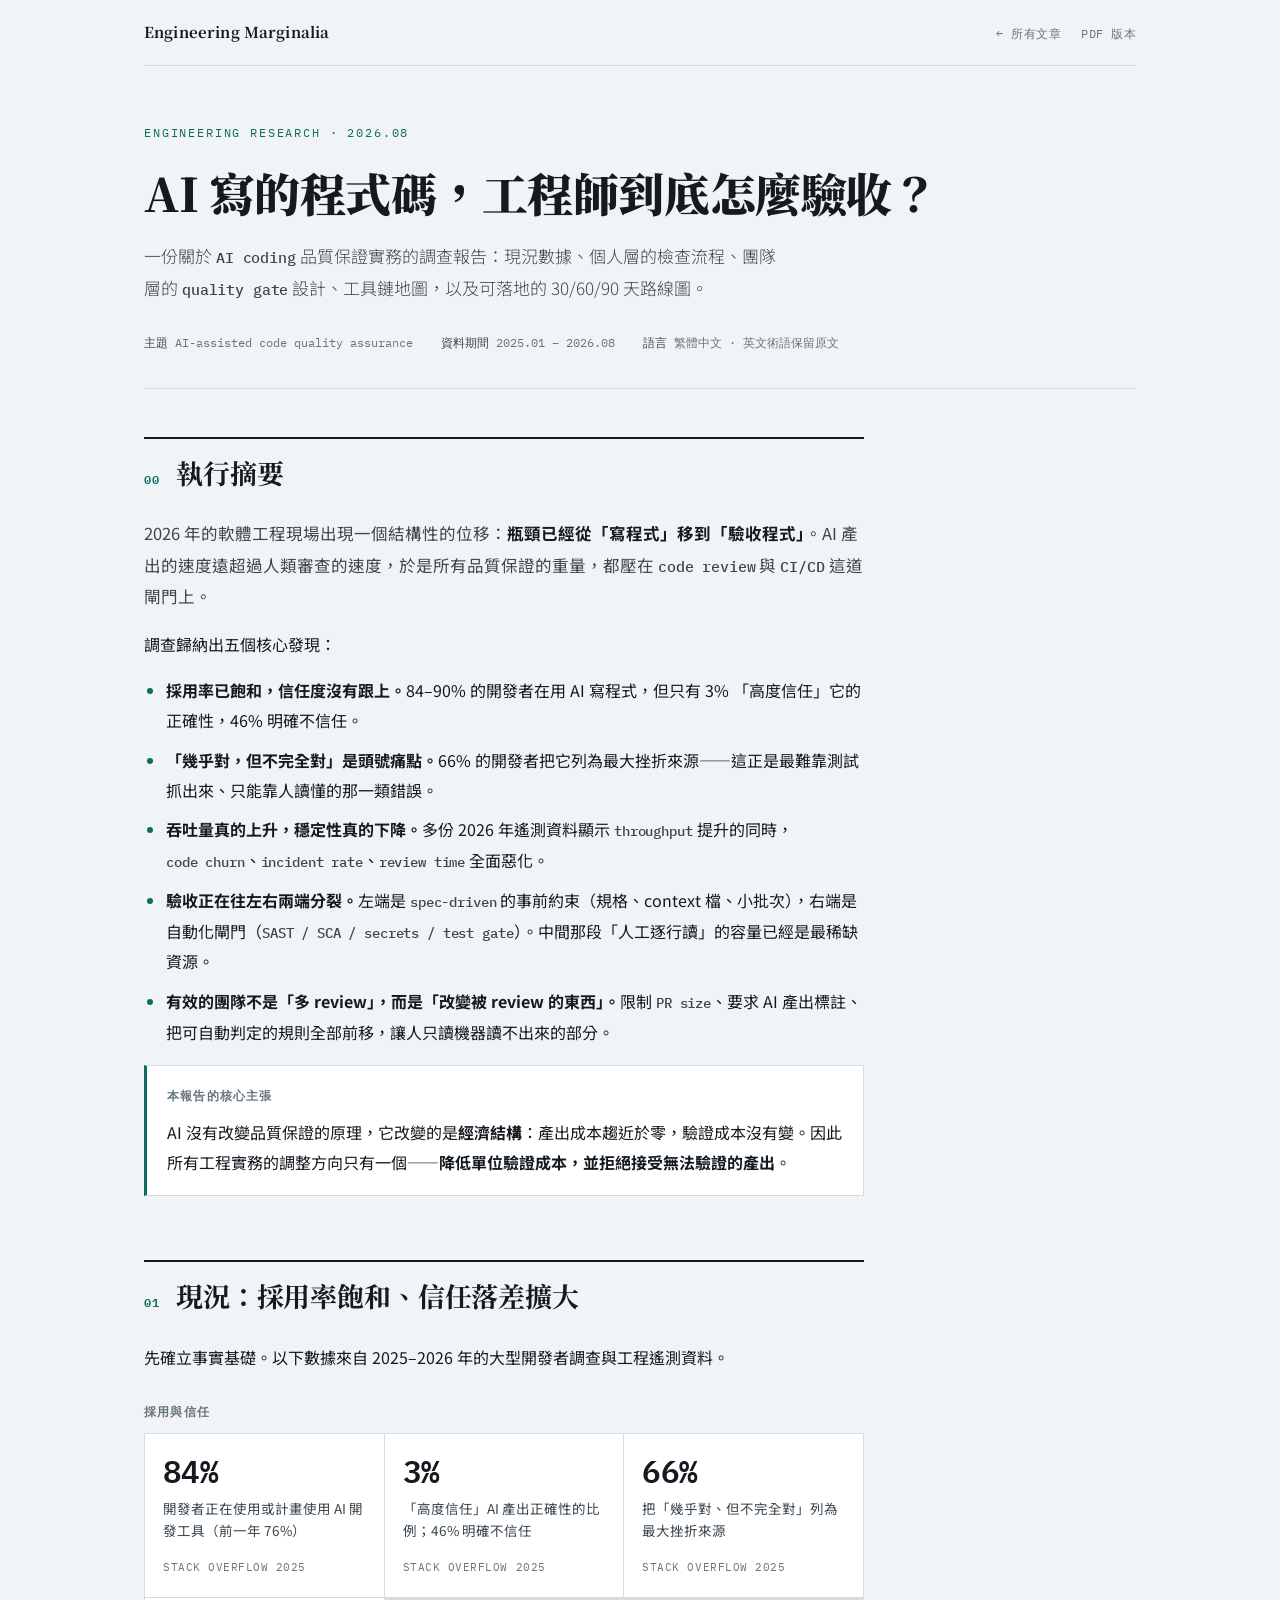
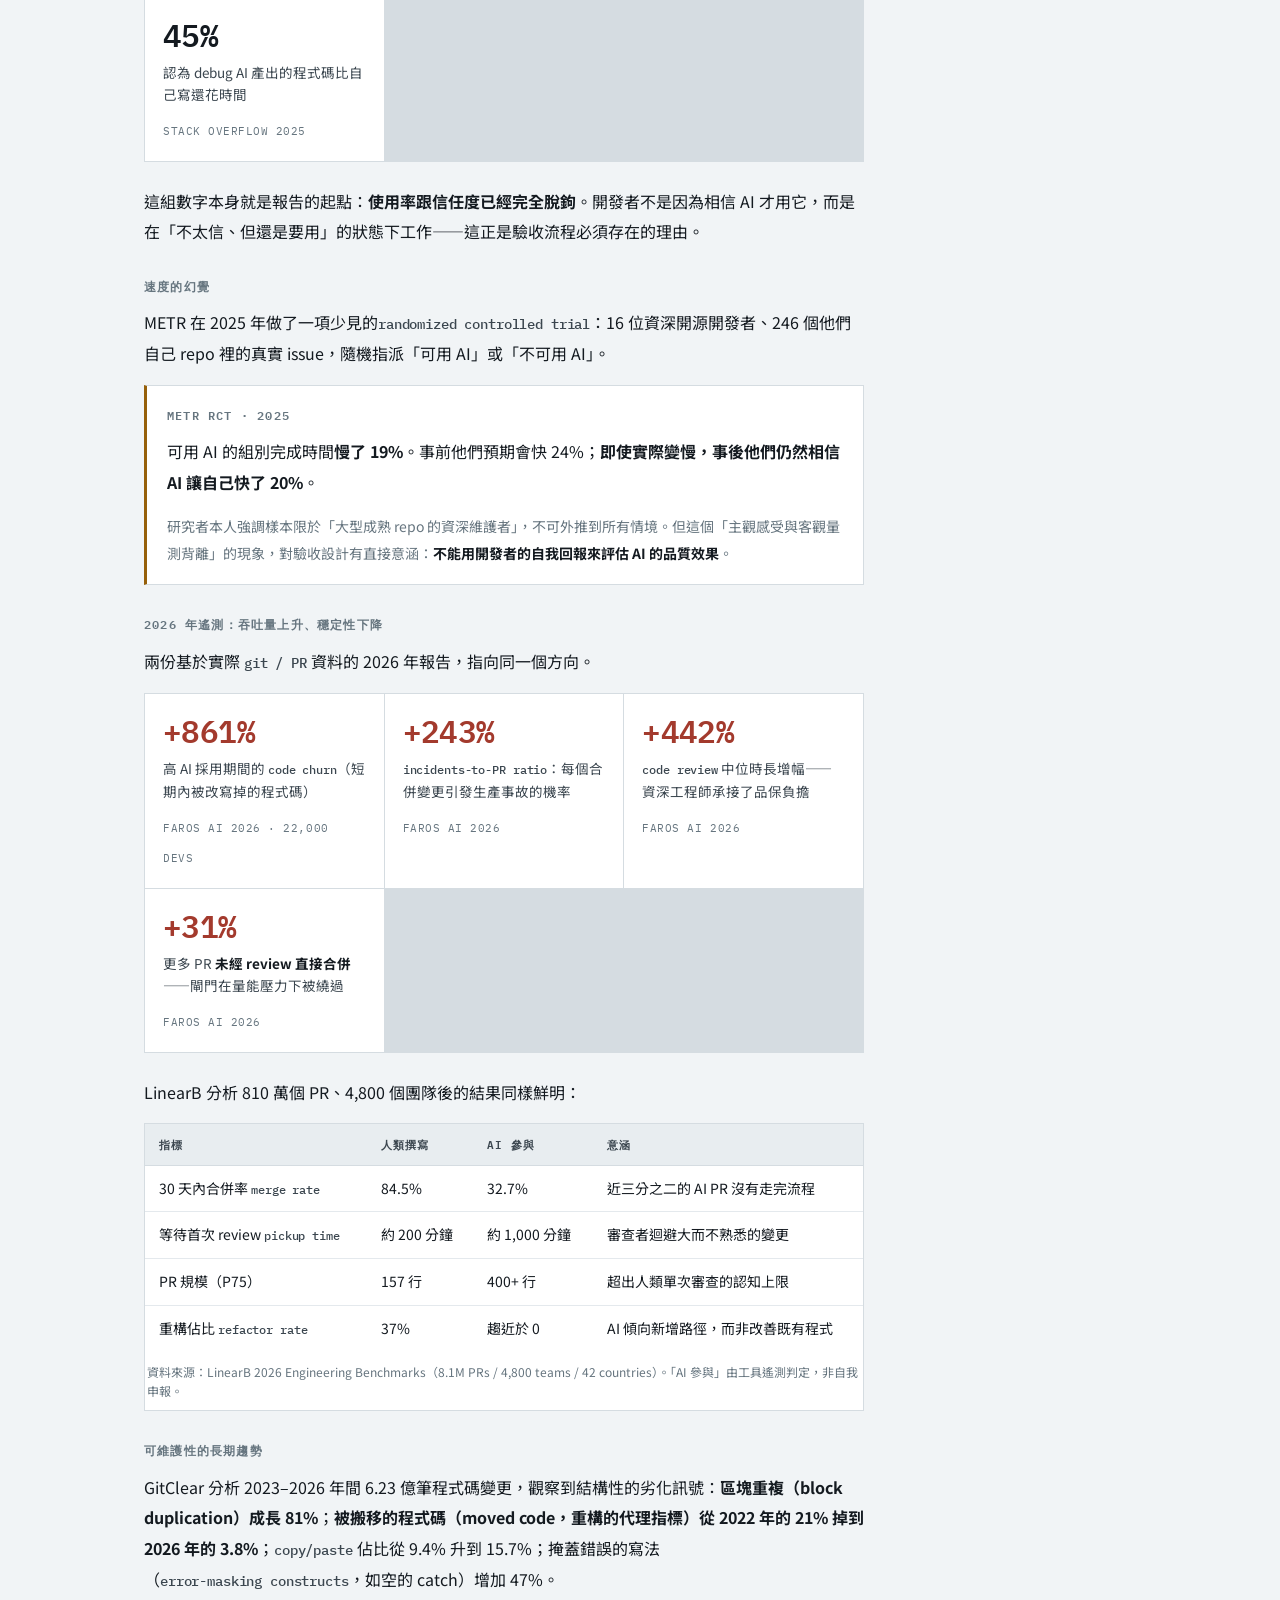
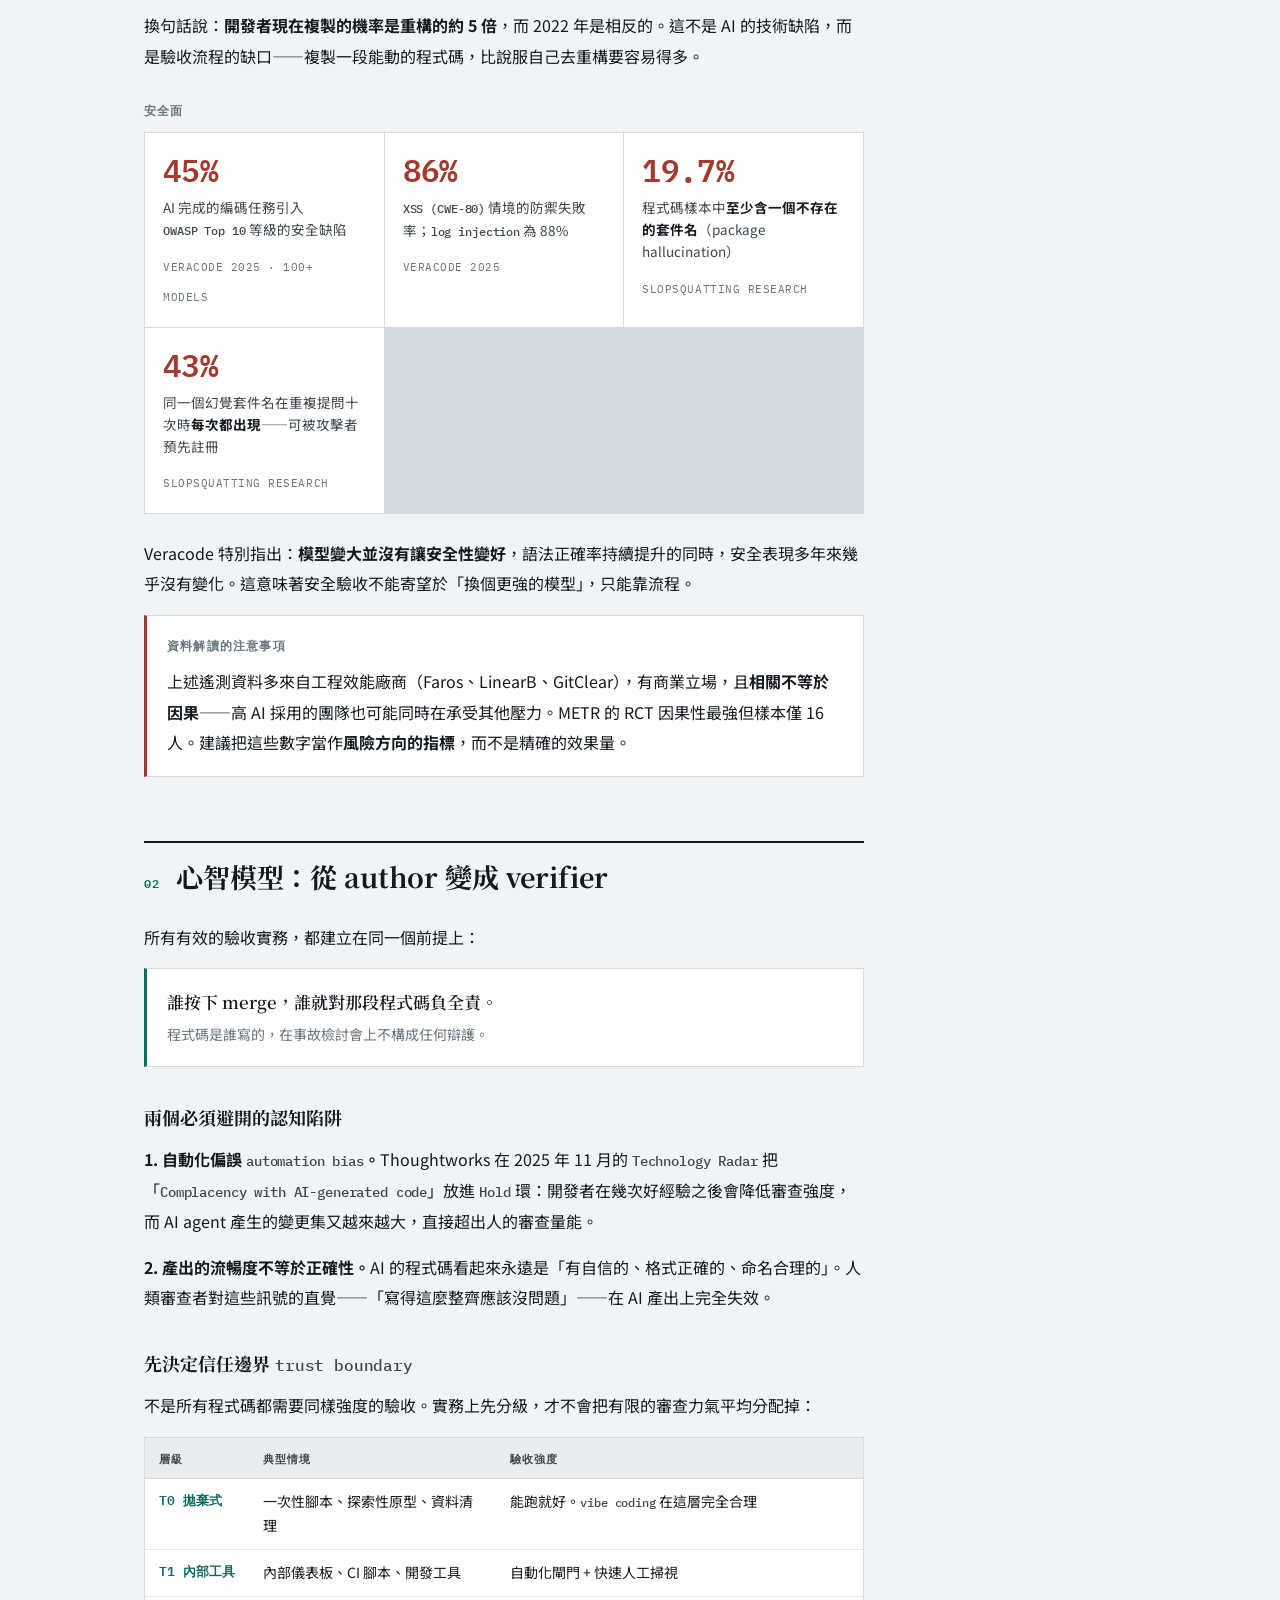
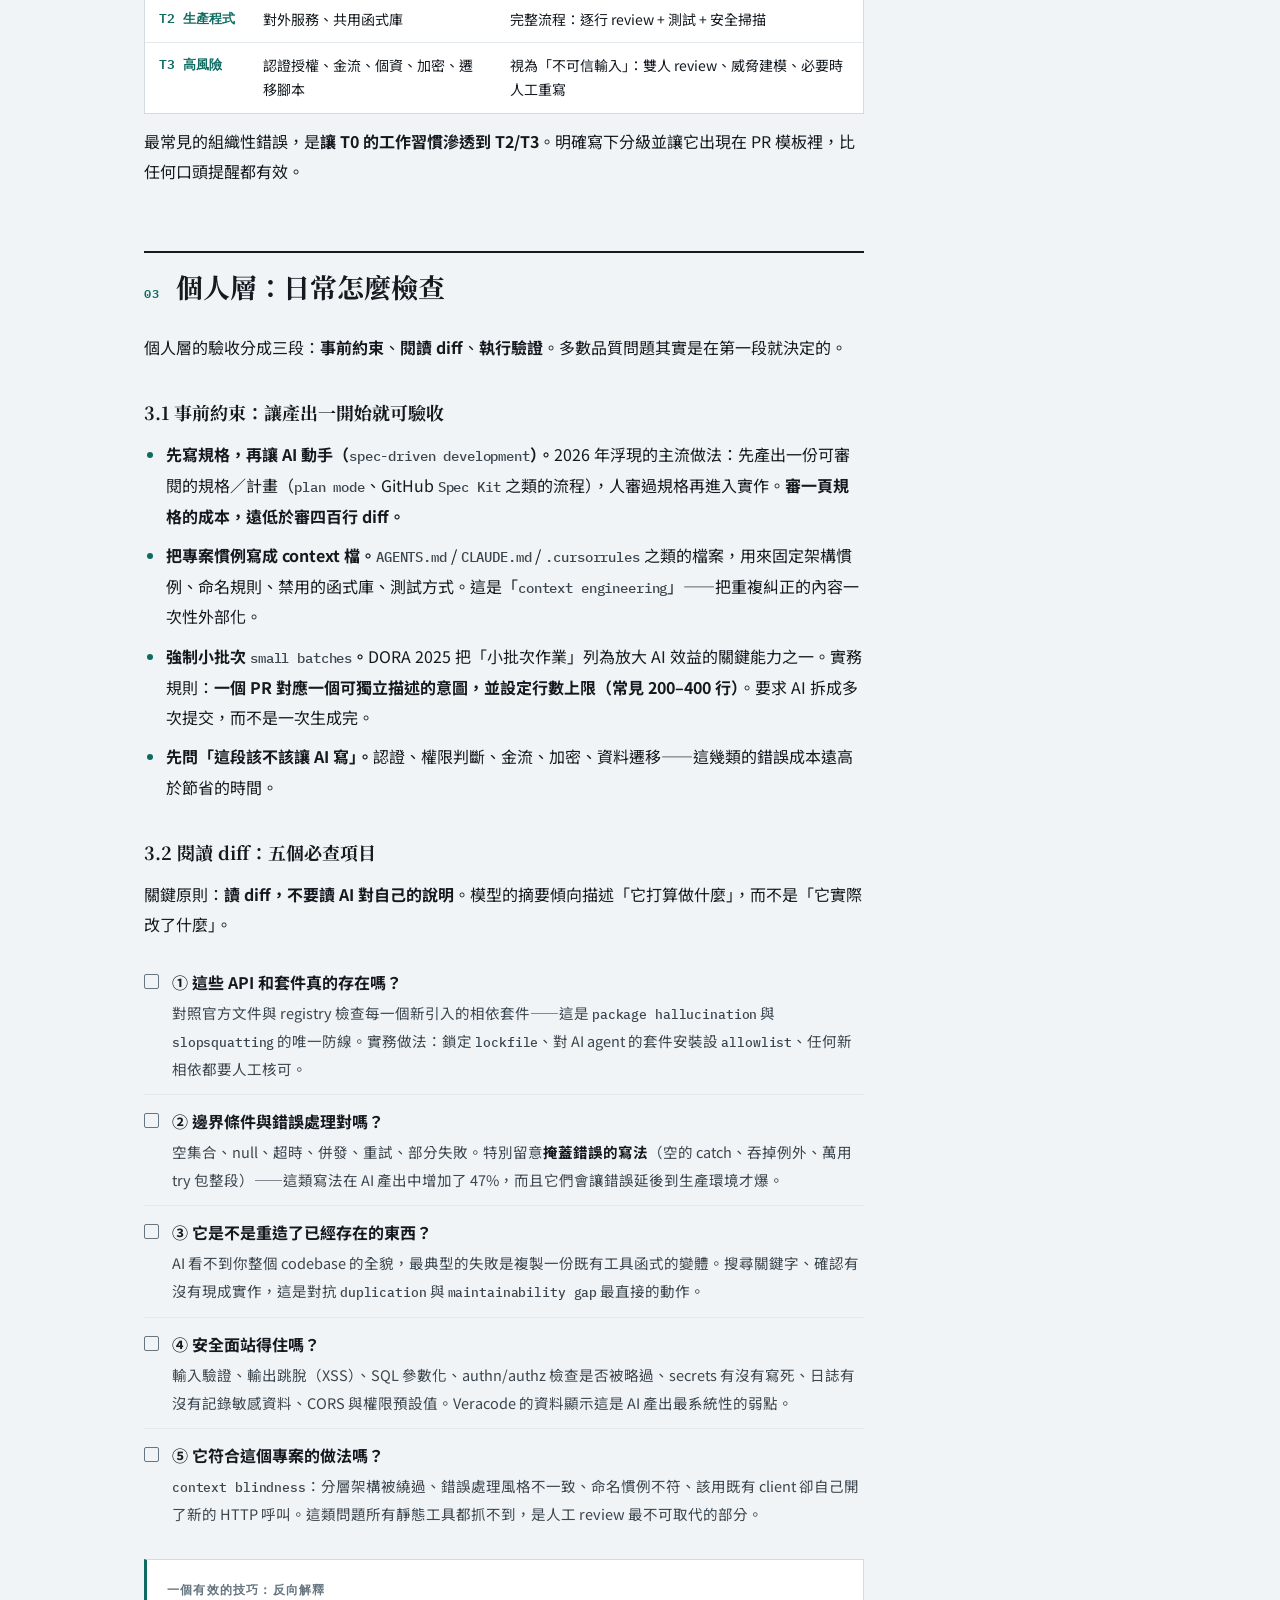
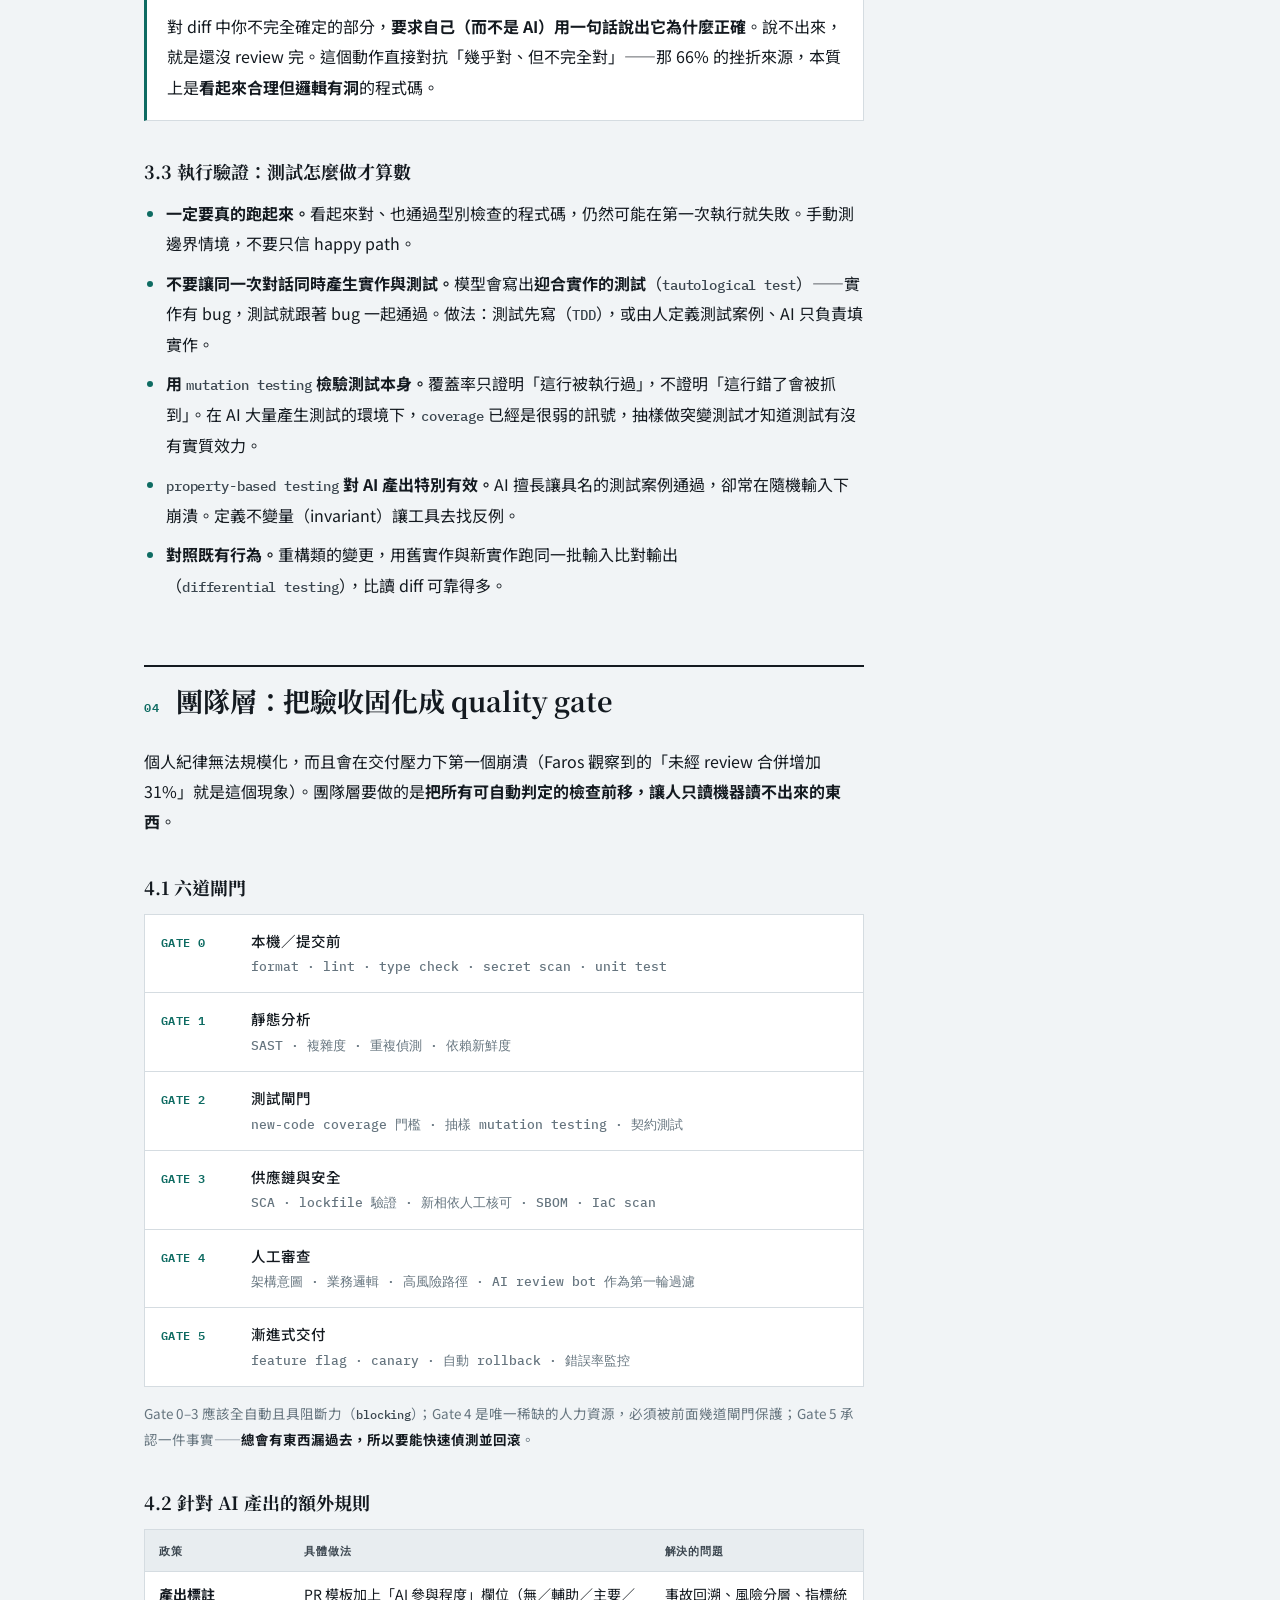
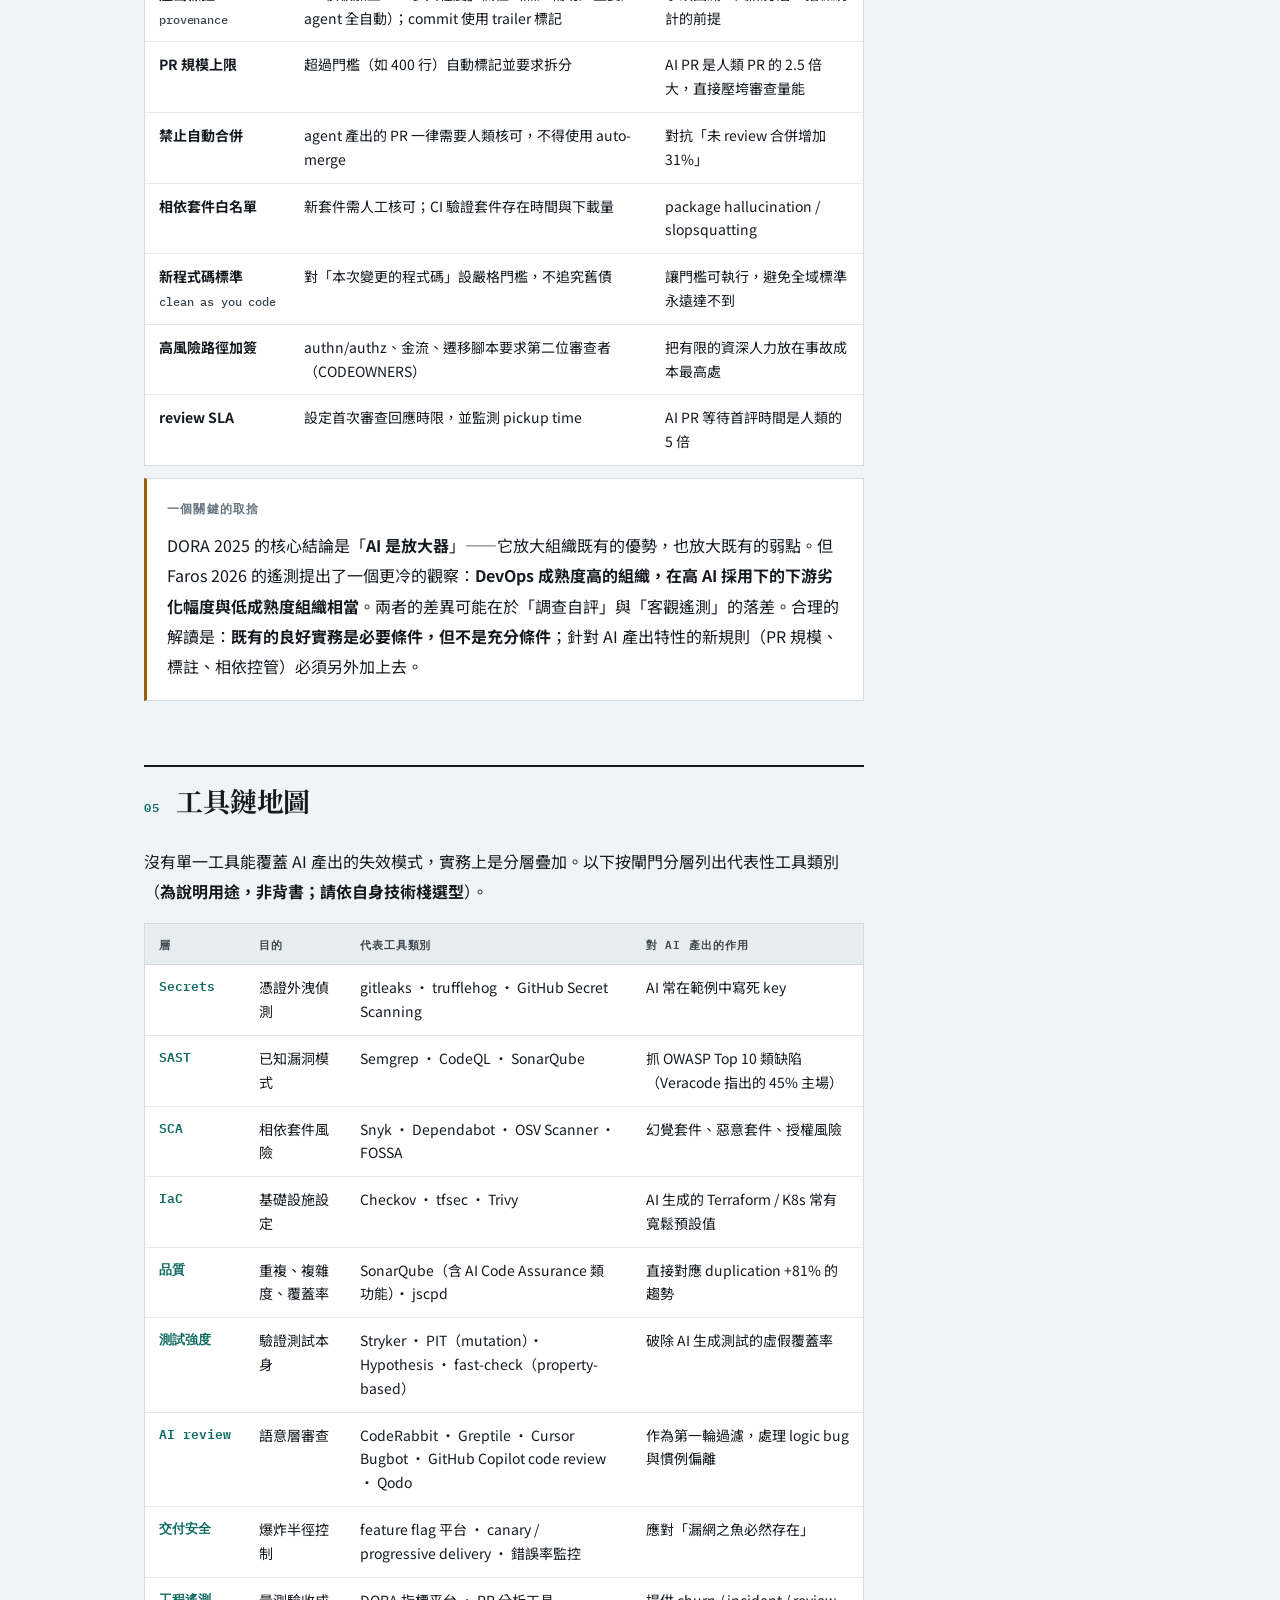
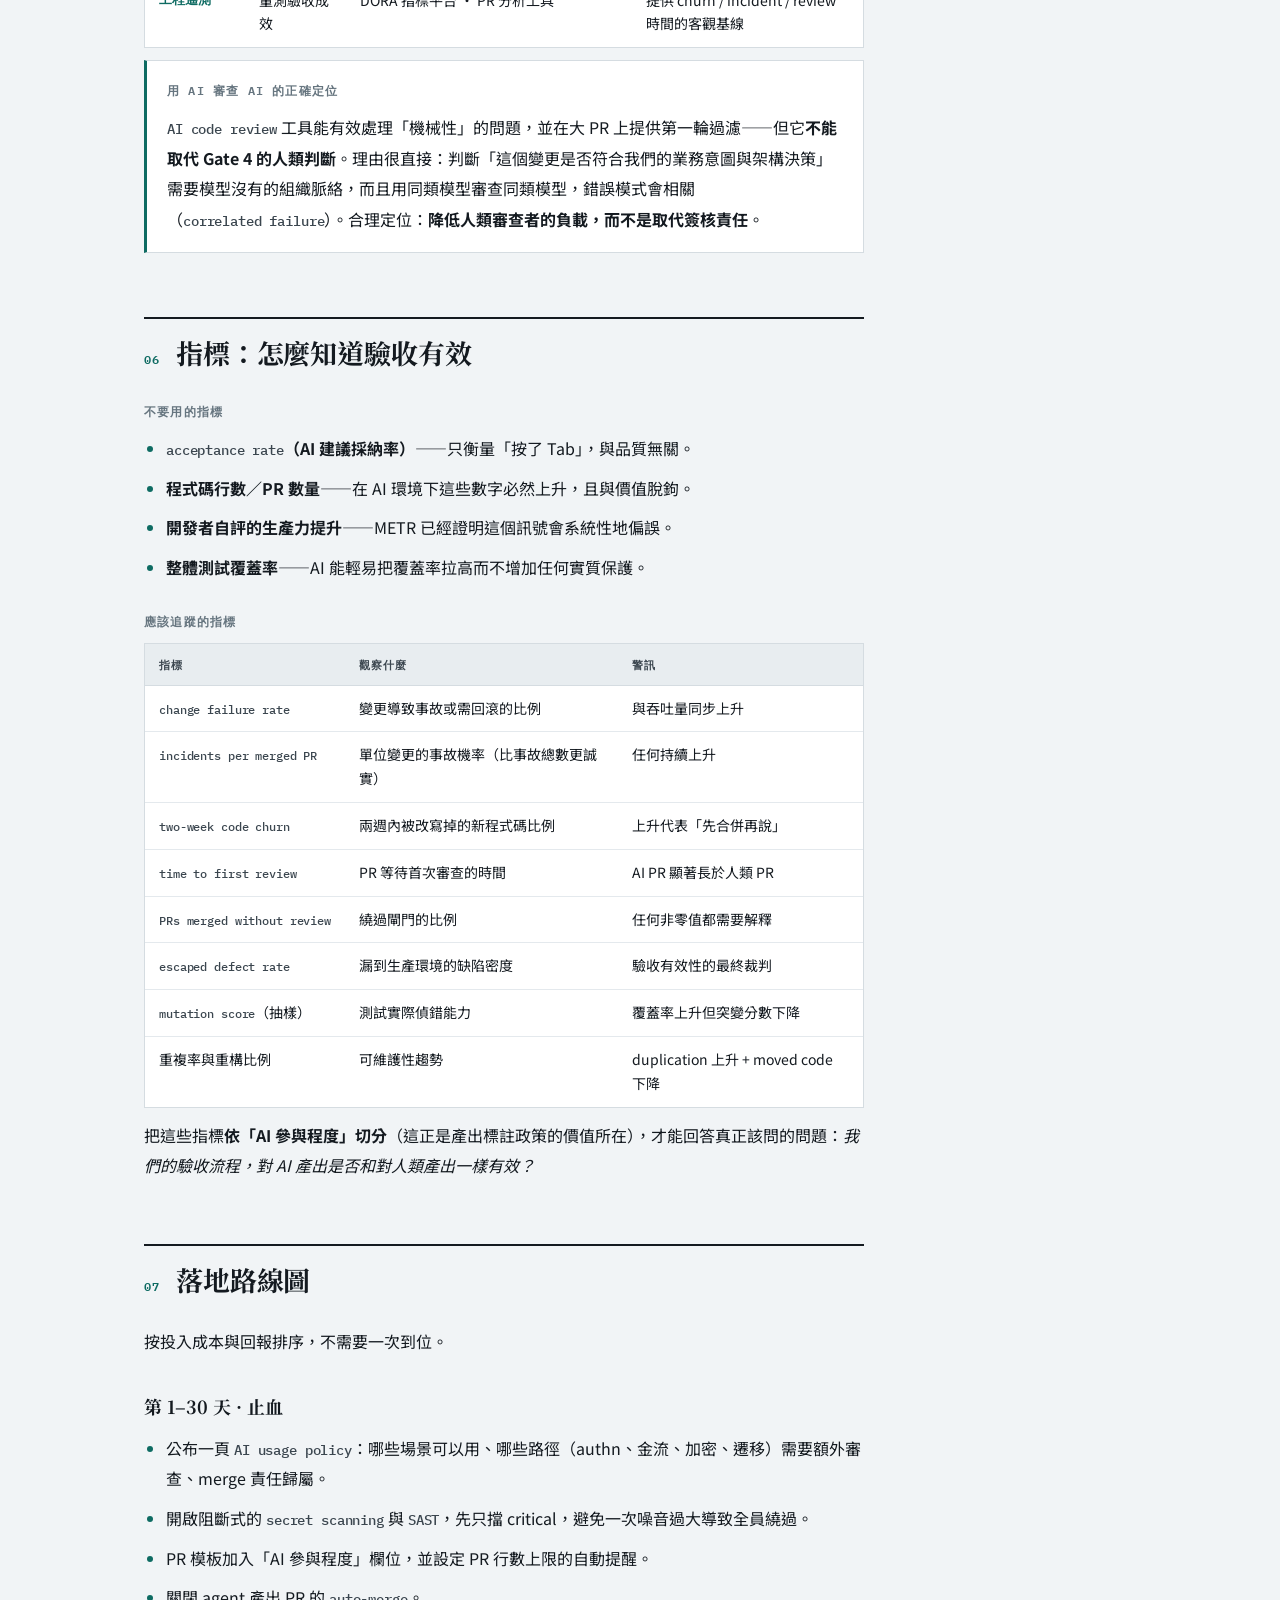
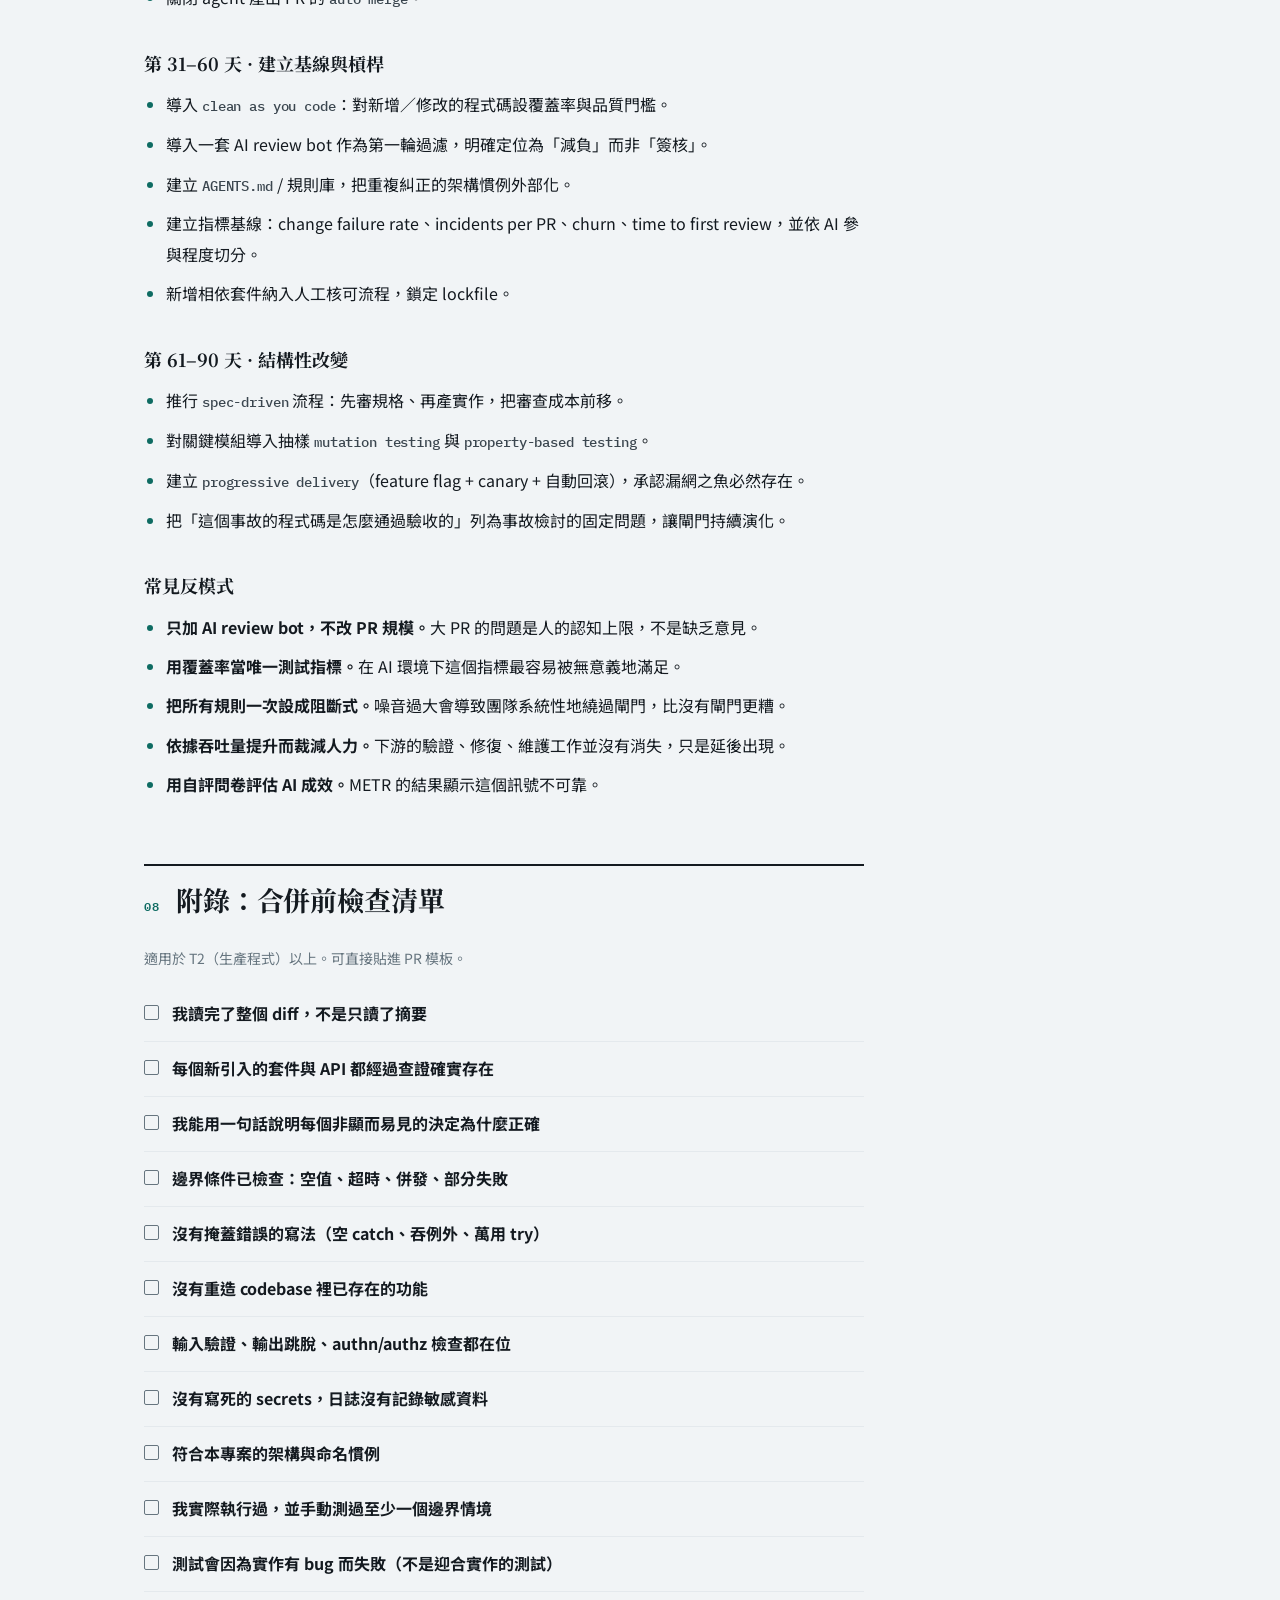
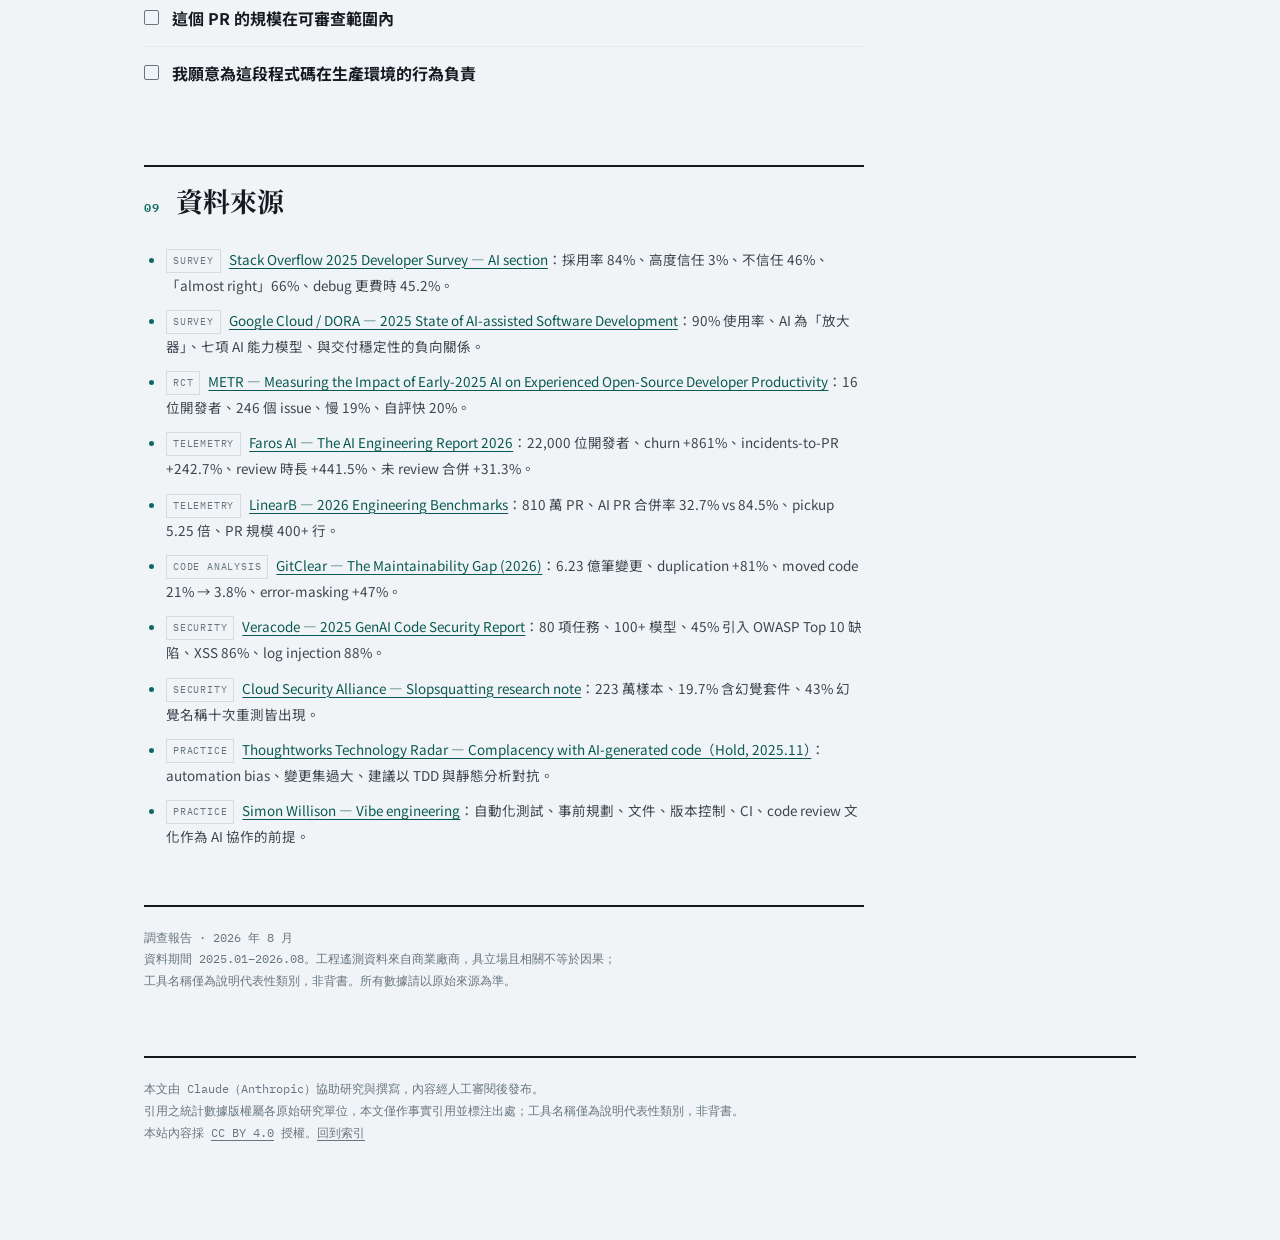
==== posts/2026-08-ai-coding-quality-assurance/index.html @ b9bf13d9 "chore: initial commit - static site, no build step; deployable on github pages as-is - assets/style." ====
<!doctype html>
<html lang="zh-Hant">
<head>
<meta charset="utf-8">
<meta name="viewport" content="width=device-width, initial-scale=1">
<title>AI 寫的程式碼，工程師到底怎麼驗收？ · Engineering Marginalia</title>
<meta name="description" content="2025–2026 年 AI coding 品質驗收實務調查：現況數據、個人層檢查流程、團隊層 quality gate、工具鏈地圖與落地路線圖。">
<meta name="author" content="">
<meta property="og:type" content="article">
<meta property="og:title" content="AI 寫的程式碼，工程師到底怎麼驗收？">
<meta property="og:description" content="2025–2026 年 AI coding 品質驗收實務調查。">
<link rel="preconnect" href="https://fonts.googleapis.com">
<link rel="preconnect" href="https://fonts.gstatic.com" crossorigin>
<link rel="stylesheet" href="https://fonts.googleapis.com/css2?family=IBM+Plex+Mono:wght@400;500;600&family=Noto+Sans+TC:wght@300;400;500;700&family=Noto+Serif+TC:wght@600;700;900&display=swap">
<link rel="stylesheet" href="../../assets/style.css">
</head>
<body>
<div class="wrap">

<nav class="sitenav">
  <a class="brand" href="../../">Engineering Marginalia</a>
  <span class="links">
    <a href="../../">← 所有文章</a>
    <a href="ai-coding-quality-assurance.pdf">PDF 版本</a>
  </span>
</nav>


<header class="mast">
  <p class="kicker">Engineering Research · 2026.08</p>
  <h1>AI 寫的程式碼，工程師到底怎麼驗收？</h1>
  <p class="dek">一份關於 <span class="en">AI coding</span> 品質保證實務的調查報告：現況數據、個人層的檢查流程、團隊層的 <span class="en">quality gate</span> 設計、工具鏈地圖，以及可落地的 30/60/90 天路線圖。</p>
  <div class="meta">
    <span><b>主題</b> AI-assisted code quality assurance</span>
    <span><b>資料期間</b> 2025.01 – 2026.08</span>
    <span><b>語言</b> 繁體中文 · 英文術語保留原文</span>
  </div>
</header>

<div class="col">

<!-- ============ 摘要 ============ -->
<section>
  <div class="sec-head"><span class="sec-num">00</span><h2>執行摘要</h2></div>

  <p class="lead">2026 年的軟體工程現場出現一個結構性的位移：<strong>瓶頸已經從「寫程式」移到「驗收程式」</strong>。AI 產出的速度遠超過人類審查的速度，於是所有品質保證的重量，都壓在 <span class="en">code review</span> 與 <span class="en">CI/CD</span> 這道閘門上。</p>

  <p>調查歸納出五個核心發現：</p>

  <ul>
    <li><strong>採用率已飽和，信任度沒有跟上。</strong>84–90% 的開發者在用 AI 寫程式，但只有 3% 「高度信任」它的正確性，46% 明確不信任。</li>
    <li><strong>「幾乎對，但不完全對」是頭號痛點。</strong>66% 的開發者把它列為最大挫折來源——這正是最難靠測試抓出來、只能靠人讀懂的那一類錯誤。</li>
    <li><strong>吞吐量真的上升，穩定性真的下降。</strong>多份 2026 年遙測資料顯示 <span class="en">throughput</span> 提升的同時，<span class="en">code churn</span>、<span class="en">incident rate</span>、<span class="en">review time</span> 全面惡化。</li>
    <li><strong>驗收正在往左右兩端分裂。</strong>左端是 <span class="en">spec-driven</span> 的事前約束（規格、context 檔、小批次），右端是自動化閘門（<span class="en">SAST / SCA / secrets / test gate</span>）。中間那段「人工逐行讀」的容量已經是最稀缺資源。</li>
    <li><strong>有效的團隊不是「多 review」，而是「改變被 review 的東西」。</strong>限制 <span class="en">PR size</span>、要求 AI 產出標註、把可自動判定的規則全部前移，讓人只讀機器讀不出來的部分。</li>
  </ul>

  <div class="note">
    <h4>本報告的核心主張</h4>
    <p>AI 沒有改變品質保證的原理，它改變的是<strong>經濟結構</strong>：產出成本趨近於零，驗證成本沒有變。因此所有工程實務的調整方向只有一個——<strong>降低單位驗證成本，並拒絕接受無法驗證的產出</strong>。</p>
  </div>
</section>

<!-- ============ 1 現況數據 ============ -->
<section>
  <div class="sec-head"><span class="sec-num">01</span><h2>現況：採用率飽和、信任落差擴大</h2></div>

  <p>先確立事實基礎。以下數據來自 2025–2026 年的大型開發者調查與工程遙測資料。</p>

  <h4>採用與信任</h4>
  <div class="readouts">
    <div class="ro">
      <span class="n">84%</span>
      <span class="l">開發者正在使用或計畫使用 AI 開發工具（前一年 76%）</span>
      <span class="s">Stack Overflow 2025</span>
    </div>
    <div class="ro">
      <span class="n">3%</span>
      <span class="l">「高度信任」AI 產出正確性的比例；46% 明確不信任</span>
      <span class="s">Stack Overflow 2025</span>
    </div>
    <div class="ro">
      <span class="n">66%</span>
      <span class="l">把「幾乎對、但不完全對」列為最大挫折來源</span>
      <span class="s">Stack Overflow 2025</span>
    </div>
    <div class="ro">
      <span class="n">45%</span>
      <span class="l">認為 debug AI 產出的程式碼比自己寫還花時間</span>
      <span class="s">Stack Overflow 2025</span>
    </div>
  </div>

  <p>這組數字本身就是報告的起點：<strong>使用率跟信任度已經完全脫鉤</strong>。開發者不是因為相信 AI 才用它，而是在「不太信、但還是要用」的狀態下工作——這正是驗收流程必須存在的理由。</p>

  <h4>速度的幻覺</h4>
  <p>METR 在 2025 年做了一項少見的<span class="en">randomized controlled trial</span>：16 位資深開源開發者、246 個他們自己 repo 裡的真實 issue，隨機指派「可用 AI」或「不可用 AI」。</p>

  <div class="note warn">
    <h4>METR RCT · 2025</h4>
    <p>可用 AI 的組別完成時間<strong>慢了 19%</strong>。事前他們預期會快 24%；<strong>即使實際變慢，事後他們仍然相信 AI 讓自己快了 20%</strong>。</p>
    <p style="font-size:14px;color:var(--muted)">研究者本人強調樣本限於「大型成熟 repo 的資深維護者」，不可外推到所有情境。但這個「主觀感受與客觀量測背離」的現象，對驗收設計有直接意涵：<strong>不能用開發者的自我回報來評估 AI 的品質效果</strong>。</p>
  </div>

  <h4>2026 年遙測：吞吐量上升、穩定性下降</h4>
  <p>兩份基於實際 <span class="en">git / PR</span> 資料的 2026 年報告，指向同一個方向。</p>

  <div class="readouts">
    <div class="ro up">
      <span class="n">+861%</span>
      <span class="l">高 AI 採用期間的 <span class="en">code churn</span>（短期內被改寫掉的程式碼）</span>
      <span class="s">Faros AI 2026 · 22,000 devs</span>
    </div>
    <div class="ro up">
      <span class="n">+243%</span>
      <span class="l"><span class="en">incidents-to-PR ratio</span>：每個合併變更引發生產事故的機率</span>
      <span class="s">Faros AI 2026</span>
    </div>
    <div class="ro up">
      <span class="n">+442%</span>
      <span class="l"><span class="en">code review</span> 中位時長增幅——資深工程師承接了品保負擔</span>
      <span class="s">Faros AI 2026</span>
    </div>
    <div class="ro up">
      <span class="n">+31%</span>
      <span class="l">更多 PR <strong>未經 review 直接合併</strong>——閘門在量能壓力下被繞過</span>
      <span class="s">Faros AI 2026</span>
    </div>
  </div>

  <p>LinearB 分析 810 萬個 PR、4,800 個團隊後的結果同樣鮮明：</p>

  <div class="tw">
  <table>
    <caption>資料來源：LinearB 2026 Engineering Benchmarks（8.1M PRs / 4,800 teams / 42 countries）。「AI 參與」由工具遙測判定，非自我申報。</caption>
    <thead><tr><th>指標</th><th>人類撰寫</th><th>AI 參與</th><th>意涵</th></tr></thead>
    <tbody>
      <tr><td>30 天內合併率 <span class="en">merge rate</span></td><td>84.5%</td><td>32.7%</td><td>近三分之二的 AI PR 沒有走完流程</td></tr>
      <tr><td>等待首次 review <span class="en">pickup time</span></td><td>約 200 分鐘</td><td>約 1,000 分鐘</td><td>審查者迴避大而不熟悉的變更</td></tr>
      <tr><td>PR 規模（P75）</td><td>157 行</td><td>400+ 行</td><td>超出人類單次審查的認知上限</td></tr>
      <tr><td>重構佔比 <span class="en">refactor rate</span></td><td>37%</td><td>趨近於 0</td><td>AI 傾向新增路徑，而非改善既有程式</td></tr>
    </tbody>
  </table>
  </div>

  <h4>可維護性的長期趨勢</h4>
  <p>GitClear 分析 2023–2026 年間 6.23 億筆程式碼變更，觀察到結構性的劣化訊號：<strong>區塊重複（block duplication）成長 81%</strong>；<strong>被搬移的程式碼（moved code，重構的代理指標）從 2022 年的 21% 掉到 2026 年的 3.8%</strong>；<span class="en">copy/paste</span> 佔比從 9.4% 升到 15.7%；掩蓋錯誤的寫法（<span class="en">error-masking constructs</span>，如空的 catch）增加 47%。</p>

  <p>換句話說：<strong>開發者現在複製的機率是重構的約 5 倍</strong>，而 2022 年是相反的。這不是 AI 的技術缺陷，而是驗收流程的缺口——複製一段能動的程式碼，比說服自己去重構要容易得多。</p>

  <h4>安全面</h4>
  <div class="readouts">
    <div class="ro up">
      <span class="n">45%</span>
      <span class="l">AI 完成的編碼任務引入 <span class="en">OWASP Top 10</span> 等級的安全缺陷</span>
      <span class="s">Veracode 2025 · 100+ models</span>
    </div>
    <div class="ro up">
      <span class="n">86%</span>
      <span class="l"><span class="en">XSS (CWE-80)</span> 情境的防禦失敗率；<span class="en">log injection</span> 為 88%</span>
      <span class="s">Veracode 2025</span>
    </div>
    <div class="ro up">
      <span class="n">19.7%</span>
      <span class="l">程式碼樣本中<strong>至少含一個不存在的套件名</strong>（package hallucination）</span>
      <span class="s">Slopsquatting research</span>
    </div>
    <div class="ro up">
      <span class="n">43%</span>
      <span class="l">同一個幻覺套件名在重複提問十次時<strong>每次都出現</strong>——可被攻擊者預先註冊</span>
      <span class="s">Slopsquatting research</span>
    </div>
  </div>

  <p>Veracode 特別指出：<strong>模型變大並沒有讓安全性變好</strong>，語法正確率持續提升的同時，安全表現多年來幾乎沒有變化。這意味著安全驗收不能寄望於「換個更強的模型」，只能靠流程。</p>

  <div class="note crit">
    <h4>資料解讀的注意事項</h4>
    <p>上述遙測資料多來自工程效能廠商（Faros、LinearB、GitClear），有商業立場，且<strong>相關不等於因果</strong>——高 AI 採用的團隊也可能同時在承受其他壓力。METR 的 RCT 因果性最強但樣本僅 16 人。建議把這些數字當作<strong>風險方向的指標</strong>，而不是精確的效果量。</p>
  </div>
</section>

<!-- ============ 2 心智模型 ============ -->
<section>
  <div class="sec-head"><span class="sec-num">02</span><h2>心智模型：從 author 變成 verifier</h2></div>

  <p>所有有效的驗收實務，都建立在同一個前提上：</p>

  <div class="note">
    <p style="font-size:17px;font-family:var(--f-display);font-weight:600;line-height:1.8;margin:0">
      誰按下 merge，誰就對那段程式碼負全責。<br>
      <span style="font-size:14px;font-family:var(--f-body);font-weight:400;color:var(--muted)">程式碼是誰寫的，在事故檢討會上不構成任何辯護。</span>
    </p>
  </div>

  <h3>兩個必須避開的認知陷阱</h3>

  <p><strong>1. 自動化偏誤 <span class="en">automation bias</span>。</strong>Thoughtworks 在 2025 年 11 月的 <span class="en">Technology Radar</span> 把「<span class="en">Complacency with AI-generated code</span>」放進 <span class="en">Hold</span> 環：開發者在幾次好經驗之後會降低審查強度，而 AI agent 產生的變更集又越來越大，直接超出人的審查量能。</p>

  <p><strong>2. 產出的流暢度不等於正確性。</strong>AI 的程式碼看起來永遠是「有自信的、格式正確的、命名合理的」。人類審查者對這些訊號的直覺——「寫得這麼整齊應該沒問題」——在 AI 產出上完全失效。</p>

  <h3>先決定信任邊界 <span class="en">trust boundary</span></h3>
  <p>不是所有程式碼都需要同樣強度的驗收。實務上先分級，才不會把有限的審查力氣平均分配掉：</p>

  <div class="tw">
  <table>
    <thead><tr><th>層級</th><th>典型情境</th><th>驗收強度</th></tr></thead>
    <tbody>
      <tr><td class="gate">T0 拋棄式</td><td>一次性腳本、探索性原型、資料清理</td><td>能跑就好。<span class="en">vibe coding</span> 在這層完全合理</td></tr>
      <tr><td class="gate">T1 內部工具</td><td>內部儀表板、CI 腳本、開發工具</td><td>自動化閘門 + 快速人工掃視</td></tr>
      <tr><td class="gate">T2 生產程式</td><td>對外服務、共用函式庫</td><td>完整流程：逐行 review + 測試 + 安全掃描</td></tr>
      <tr><td class="gate">T3 高風險</td><td>認證授權、金流、個資、加密、遷移腳本</td><td>視為「不可信輸入」：雙人 review、威脅建模、必要時人工重寫</td></tr>
    </tbody>
  </table>
  </div>

  <p>最常見的組織性錯誤，是<strong>讓 T0 的工作習慣滲透到 T2/T3</strong>。明確寫下分級並讓它出現在 PR 模板裡，比任何口頭提醒都有效。</p>
</section>

<!-- ============ 3 個人層 ============ -->
<section>
  <div class="sec-head"><span class="sec-num">03</span><h2>個人層：日常怎麼檢查</h2></div>

  <p>個人層的驗收分成三段：<strong>事前約束</strong>、<strong>閱讀 diff</strong>、<strong>執行驗證</strong>。多數品質問題其實是在第一段就決定的。</p>

  <h3>3.1 事前約束：讓產出一開始就可驗收</h3>

  <ul>
    <li><strong>先寫規格，再讓 AI 動手（<span class="en">spec-driven development</span>）。</strong>2026 年浮現的主流做法：先產出一份可審閱的規格／計畫（<span class="en">plan mode</span>、GitHub <span class="en">Spec Kit</span> 之類的流程），人審過規格再進入實作。<strong>審一頁規格的成本，遠低於審四百行 diff。</strong></li>
    <li><strong>把專案慣例寫成 context 檔。</strong><span class="en">AGENTS.md</span> / <span class="en">CLAUDE.md</span> / <span class="en">.cursorrules</span> 之類的檔案，用來固定架構慣例、命名規則、禁用的函式庫、測試方式。這是「<span class="en">context engineering</span>」——把重複糾正的內容一次性外部化。</li>
    <li><strong>強制小批次 <span class="en">small batches</span>。</strong>DORA 2025 把「小批次作業」列為放大 AI 效益的關鍵能力之一。實務規則：<strong>一個 PR 對應一個可獨立描述的意圖，並設定行數上限（常見 200–400 行）</strong>。要求 AI 拆成多次提交，而不是一次生成完。</li>
    <li><strong>先問「這段該不該讓 AI 寫」。</strong>認證、權限判斷、金流、加密、資料遷移——這幾類的錯誤成本遠高於節省的時間。</li>
  </ul>

  <h3>3.2 閱讀 diff：五個必查項目</h3>

  <p>關鍵原則：<strong>讀 diff，不要讀 AI 對自己的說明</strong>。模型的摘要傾向描述「它打算做什麼」，而不是「它實際改了什麼」。</p>

  <ul class="check">
    <li><span class="box"></span><span><b>① 這些 API 和套件真的存在嗎？</b><span class="d">對照官方文件與 registry 檢查每一個新引入的相依套件——這是 <span class="en">package hallucination</span> 與 <span class="en">slopsquatting</span> 的唯一防線。實務做法：鎖定 <span class="en">lockfile</span>、對 AI agent 的套件安裝設 <span class="en">allowlist</span>、任何新相依都要人工核可。</span></span></li>
    <li><span class="box"></span><span><b>② 邊界條件與錯誤處理對嗎？</b><span class="d">空集合、null、超時、併發、重試、部分失敗。特別留意<strong>掩蓋錯誤的寫法</strong>（空的 catch、吞掉例外、萬用 try 包整段）——這類寫法在 AI 產出中增加了 47%，而且它們會讓錯誤延後到生產環境才爆。</span></span></li>
    <li><span class="box"></span><span><b>③ 它是不是重造了已經存在的東西？</b><span class="d">AI 看不到你整個 codebase 的全貌，最典型的失敗是複製一份既有工具函式的變體。搜尋關鍵字、確認有沒有現成實作，這是對抗 <span class="en">duplication</span> 與 <span class="en">maintainability gap</span> 最直接的動作。</span></span></li>
    <li><span class="box"></span><span><b>④ 安全面站得住嗎？</b><span class="d">輸入驗證、輸出跳脫（XSS）、SQL 參數化、authn/authz 檢查是否被略過、secrets 有沒有寫死、日誌有沒有記錄敏感資料、CORS 與權限預設值。Veracode 的資料顯示這是 AI 產出最系統性的弱點。</span></span></li>
    <li><span class="box"></span><span><b>⑤ 它符合這個專案的做法嗎？</b><span class="d"><span class="en">context blindness</span>：分層架構被繞過、錯誤處理風格不一致、命名慣例不符、該用既有 client 卻自己開了新的 HTTP 呼叫。這類問題所有靜態工具都抓不到，是人工 review 最不可取代的部分。</span></span></li>
  </ul>

  <div class="note">
    <h4>一個有效的技巧：反向解釋</h4>
    <p>對 diff 中你不完全確定的部分，<strong>要求自己（而不是 AI）用一句話說出它為什麼正確</strong>。說不出來，就是還沒 review 完。這個動作直接對抗「幾乎對、但不完全對」——那 66% 的挫折來源，本質上是<strong>看起來合理但邏輯有洞</strong>的程式碼。</p>
  </div>

  <h3>3.3 執行驗證：測試怎麼做才算數</h3>

  <ul>
    <li><strong>一定要真的跑起來。</strong>看起來對、也通過型別檢查的程式碼，仍然可能在第一次執行就失敗。手動測邊界情境，不要只信 happy path。</li>
    <li><strong>不要讓同一次對話同時產生實作與測試。</strong>模型會寫出<strong>迎合實作的測試</strong>（<span class="en">tautological test</span>）——實作有 bug，測試就跟著 bug 一起通過。做法：測試先寫（<span class="en">TDD</span>），或由人定義測試案例、AI 只負責填實作。</li>
    <li><strong>用 <span class="en">mutation testing</span> 檢驗測試本身。</strong>覆蓋率只證明「這行被執行過」，不證明「這行錯了會被抓到」。在 AI 大量產生測試的環境下，<span class="en">coverage</span> 已經是很弱的訊號，抽樣做突變測試才知道測試有沒有實質效力。</li>
    <li><strong><span class="en">property-based testing</span> 對 AI 產出特別有效。</strong>AI 擅長讓具名的測試案例通過，卻常在隨機輸入下崩潰。定義不變量（invariant）讓工具去找反例。</li>
    <li><strong>對照既有行為。</strong>重構類的變更，用舊實作與新實作跑同一批輸入比對輸出（<span class="en">differential testing</span>），比讀 diff 可靠得多。</li>
  </ul>
</section>

<!-- ============ 4 團隊層 ============ -->
<section>
  <div class="sec-head"><span class="sec-num">04</span><h2>團隊層：把驗收固化成 quality gate</h2></div>

  <p>個人紀律無法規模化，而且會在交付壓力下第一個崩潰（Faros 觀察到的「未經 review 合併增加 31%」就是這個現象）。團隊層要做的是<strong>把所有可自動判定的檢查前移，讓人只讀機器讀不出來的東西</strong>。</p>

  <h3>4.1 六道閘門</h3>

  <div class="ladder">
    <div class="rung"><span class="g">GATE 0</span><span class="t">本機／提交前 <em>format · lint · type check · secret scan · unit test</em></span></div>
    <div class="rung"><span class="g">GATE 1</span><span class="t">靜態分析 <em>SAST · 複雜度 · 重複偵測 · 依賴新鮮度</em></span></div>
    <div class="rung"><span class="g">GATE 2</span><span class="t">測試閘門 <em>new-code coverage 門檻 · 抽樣 mutation testing · 契約測試</em></span></div>
    <div class="rung"><span class="g">GATE 3</span><span class="t">供應鏈與安全 <em>SCA · lockfile 驗證 · 新相依人工核可 · SBOM · IaC scan</em></span></div>
    <div class="rung"><span class="g">GATE 4</span><span class="t">人工審查 <em>架構意圖 · 業務邏輯 · 高風險路徑 · AI review bot 作為第一輪過濾</em></span></div>
    <div class="rung"><span class="g">GATE 5</span><span class="t">漸進式交付 <em>feature flag · canary · 自動 rollback · 錯誤率監控</em></span></div>
  </div>

  <p style="font-size:13.5px;color:var(--muted)">Gate 0–3 應該全自動且具阻斷力（<span class="en">blocking</span>）；Gate 4 是唯一稀缺的人力資源，必須被前面幾道閘門保護；Gate 5 承認一件事實——<strong>總會有東西漏過去，所以要能快速偵測並回滾</strong>。</p>

  <h3>4.2 針對 AI 產出的額外規則</h3>

  <div class="tw">
  <table>
    <thead><tr><th>政策</th><th>具體做法</th><th>解決的問題</th></tr></thead>
    <tbody>
      <tr><td><strong>產出標註</strong><br><span class="en">provenance</span></td><td>PR 模板加上「AI 參與程度」欄位（無／輔助／主要／agent 全自動）；commit 使用 trailer 標記</td><td>事故回溯、風險分層、指標統計的前提</td></tr>
      <tr><td><strong>PR 規模上限</strong></td><td>超過門檻（如 400 行）自動標記並要求拆分</td><td>AI PR 是人類 PR 的 2.5 倍大，直接壓垮審查量能</td></tr>
      <tr><td><strong>禁止自動合併</strong></td><td>agent 產出的 PR 一律需要人類核可，不得使用 auto-merge</td><td>對抗「未 review 合併增加 31%」</td></tr>
      <tr><td><strong>相依套件白名單</strong></td><td>新套件需人工核可；CI 驗證套件存在時間與下載量</td><td>package hallucination / slopsquatting</td></tr>
      <tr><td><strong>新程式碼標準</strong><br><span class="en">clean as you code</span></td><td>對「本次變更的程式碼」設嚴格門檻，不追究舊債</td><td>讓門檻可執行，避免全域標準永遠達不到</td></tr>
      <tr><td><strong>高風險路徑加簽</strong></td><td>authn/authz、金流、遷移腳本要求第二位審查者（CODEOWNERS）</td><td>把有限的資深人力放在事故成本最高處</td></tr>
      <tr><td><strong>review SLA</strong></td><td>設定首次審查回應時限，並監測 pickup time</td><td>AI PR 等待首評時間是人類的 5 倍</td></tr>
    </tbody>
  </table>
  </div>

  <div class="note warn">
    <h4>一個關鍵的取捨</h4>
    <p>DORA 2025 的核心結論是「<strong>AI 是放大器</strong>」——它放大組織既有的優勢，也放大既有的弱點。但 Faros 2026 的遙測提出了一個更冷的觀察：<strong>DevOps 成熟度高的組織，在高 AI 採用下的下游劣化幅度與低成熟度組織相當</strong>。兩者的差異可能在於「調查自評」與「客觀遙測」的落差。合理的解讀是：<strong>既有的良好實務是必要條件，但不是充分條件</strong>；針對 AI 產出特性的新規則（PR 規模、標註、相依控管）必須另外加上去。</p>
  </div>
</section>

<!-- ============ 5 工具鏈 ============ -->
<section>
  <div class="sec-head"><span class="sec-num">05</span><h2>工具鏈地圖</h2></div>

  <p>沒有單一工具能覆蓋 AI 產出的失效模式，實務上是分層疊加。以下按閘門分層列出代表性工具類別（<strong>為說明用途，非背書；請依自身技術棧選型</strong>）。</p>

  <div class="tw">
  <table>
    <thead><tr><th>層</th><th>目的</th><th>代表工具類別</th><th>對 AI 產出的作用</th></tr></thead>
    <tbody>
      <tr><td class="gate">Secrets</td><td>憑證外洩偵測</td><td>gitleaks · trufflehog · GitHub Secret Scanning</td><td>AI 常在範例中寫死 key</td></tr>
      <tr><td class="gate">SAST</td><td>已知漏洞模式</td><td>Semgrep · CodeQL · SonarQube</td><td>抓 OWASP Top 10 類缺陷（Veracode 指出的 45% 主場）</td></tr>
      <tr><td class="gate">SCA</td><td>相依套件風險</td><td>Snyk · Dependabot · OSV Scanner · FOSSA</td><td>幻覺套件、惡意套件、授權風險</td></tr>
      <tr><td class="gate">IaC</td><td>基礎設施設定</td><td>Checkov · tfsec · Trivy</td><td>AI 生成的 Terraform / K8s 常有寬鬆預設值</td></tr>
      <tr><td class="gate">品質</td><td>重複、複雜度、覆蓋率</td><td>SonarQube（含 AI Code Assurance 類功能）· jscpd</td><td>直接對應 duplication +81% 的趨勢</td></tr>
      <tr><td class="gate">測試強度</td><td>驗證測試本身</td><td>Stryker · PIT（mutation）· Hypothesis · fast-check（property-based）</td><td>破除 AI 生成測試的虛假覆蓋率</td></tr>
      <tr><td class="gate">AI review</td><td>語意層審查</td><td>CodeRabbit · Greptile · Cursor Bugbot · GitHub Copilot code review · Qodo</td><td>作為第一輪過濾，處理 logic bug 與慣例偏離</td></tr>
      <tr><td class="gate">交付安全</td><td>爆炸半徑控制</td><td>feature flag 平台 · canary / progressive delivery · 錯誤率監控</td><td>應對「漏網之魚必然存在」</td></tr>
      <tr><td class="gate">工程遙測</td><td>量測驗收成效</td><td>DORA 指標平台 · PR 分析工具</td><td>提供 churn / incident / review 時間的客觀基線</td></tr>
    </tbody>
  </table>
  </div>

  <div class="note">
    <h4>用 AI 審查 AI 的正確定位</h4>
    <p><span class="en">AI code review</span> 工具能有效處理「機械性」的問題，並在大 PR 上提供第一輪過濾——但它<strong>不能取代 Gate 4 的人類判斷</strong>。理由很直接：判斷「這個變更是否符合我們的業務意圖與架構決策」需要模型沒有的組織脈絡，而且用同類模型審查同類模型，錯誤模式會相關（<span class="en">correlated failure</span>）。合理定位：<strong>降低人類審查者的負載，而不是取代簽核責任</strong>。</p>
  </div>
</section>

<!-- ============ 6 指標 ============ -->
<section>
  <div class="sec-head"><span class="sec-num">06</span><h2>指標：怎麼知道驗收有效</h2></div>

  <h4>不要用的指標</h4>
  <ul>
    <li><strong><span class="en">acceptance rate</span>（AI 建議採納率）</strong>——只衡量「按了 Tab」，與品質無關。</li>
    <li><strong>程式碼行數／PR 數量</strong>——在 AI 環境下這些數字必然上升，且與價值脫鉤。</li>
    <li><strong>開發者自評的生產力提升</strong>——METR 已經證明這個訊號會系統性地偏誤。</li>
    <li><strong>整體測試覆蓋率</strong>——AI 能輕易把覆蓋率拉高而不增加任何實質保護。</li>
  </ul>

  <h4>應該追蹤的指標</h4>
  <div class="tw">
  <table>
    <thead><tr><th>指標</th><th>觀察什麼</th><th>警訊</th></tr></thead>
    <tbody>
      <tr><td><span class="en">change failure rate</span></td><td>變更導致事故或需回滾的比例</td><td>與吞吐量同步上升</td></tr>
      <tr><td><span class="en">incidents per merged PR</span></td><td>單位變更的事故機率（比事故總數更誠實）</td><td>任何持續上升</td></tr>
      <tr><td><span class="en">two-week code churn</span></td><td>兩週內被改寫掉的新程式碼比例</td><td>上升代表「先合併再說」</td></tr>
      <tr><td><span class="en">time to first review</span></td><td>PR 等待首次審查的時間</td><td>AI PR 顯著長於人類 PR</td></tr>
      <tr><td><span class="en">PRs merged without review</span></td><td>繞過閘門的比例</td><td>任何非零值都需要解釋</td></tr>
      <tr><td><span class="en">escaped defect rate</span></td><td>漏到生產環境的缺陷密度</td><td>驗收有效性的最終裁判</td></tr>
      <tr><td><span class="en">mutation score</span>（抽樣）</td><td>測試實際偵錯能力</td><td>覆蓋率上升但突變分數下降</td></tr>
      <tr><td>重複率與重構比例</td><td>可維護性趨勢</td><td>duplication 上升 + moved code 下降</td></tr>
    </tbody>
  </table>
  </div>

  <p>把這些指標<strong>依「AI 參與程度」切分</strong>（這正是產出標註政策的價值所在），才能回答真正該問的問題：<em>我們的驗收流程，對 AI 產出是否和對人類產出一樣有效？</em></p>
</section>

<!-- ============ 7 落地 ============ -->
<section>
  <div class="sec-head"><span class="sec-num">07</span><h2>落地路線圖</h2></div>

  <p>按投入成本與回報排序，不需要一次到位。</p>

  <h3>第 1–30 天 · 止血</h3>
  <ul>
    <li>公布一頁 <span class="en">AI usage policy</span>：哪些場景可以用、哪些路徑（authn、金流、加密、遷移）需要額外審查、merge 責任歸屬。</li>
    <li>開啟阻斷式的 <span class="en">secret scanning</span> 與 <span class="en">SAST</span>，先只擋 critical，避免一次噪音過大導致全員繞過。</li>
    <li>PR 模板加入「AI 參與程度」欄位，並設定 PR 行數上限的自動提醒。</li>
    <li>關閉 agent 產出 PR 的 <span class="en">auto-merge</span>。</li>
  </ul>

  <h3>第 31–60 天 · 建立基線與槓桿</h3>
  <ul>
    <li>導入 <span class="en">clean as you code</span>：對新增／修改的程式碼設覆蓋率與品質門檻。</li>
    <li>導入一套 AI review bot 作為第一輪過濾，明確定位為「減負」而非「簽核」。</li>
    <li>建立 <span class="en">AGENTS.md</span> / 規則庫，把重複糾正的架構慣例外部化。</li>
    <li>建立指標基線：change failure rate、incidents per PR、churn、time to first review，並依 AI 參與程度切分。</li>
    <li>新增相依套件納入人工核可流程，鎖定 lockfile。</li>
  </ul>

  <h3>第 61–90 天 · 結構性改變</h3>
  <ul>
    <li>推行 <span class="en">spec-driven</span> 流程：先審規格、再產實作，把審查成本前移。</li>
    <li>對關鍵模組導入抽樣 <span class="en">mutation testing</span> 與 <span class="en">property-based testing</span>。</li>
    <li>建立 <span class="en">progressive delivery</span>（feature flag + canary + 自動回滾），承認漏網之魚必然存在。</li>
    <li>把「這個事故的程式碼是怎麼通過驗收的」列為事故檢討的固定問題，讓閘門持續演化。</li>
  </ul>

  <h3>常見反模式</h3>
  <ul>
    <li><strong>只加 AI review bot，不改 PR 規模。</strong>大 PR 的問題是人的認知上限，不是缺乏意見。</li>
    <li><strong>用覆蓋率當唯一測試指標。</strong>在 AI 環境下這個指標最容易被無意義地滿足。</li>
    <li><strong>把所有規則一次設成阻斷式。</strong>噪音過大會導致團隊系統性地繞過閘門，比沒有閘門更糟。</li>
    <li><strong>依據吞吐量提升而裁減人力。</strong>下游的驗證、修復、維護工作並沒有消失，只是延後出現。</li>
    <li><strong>用自評問卷評估 AI 成效。</strong>METR 的結果顯示這個訊號不可靠。</li>
  </ul>
</section>

<!-- ============ 附錄 ============ -->
<section>
  <div class="sec-head"><span class="sec-num">08</span><h2>附錄：合併前檢查清單</h2></div>

  <p style="font-size:14px;color:var(--muted)">適用於 T2（生產程式）以上。可直接貼進 PR 模板。</p>

  <ul class="check">
    <li><span class="box"></span><span><b>我讀完了整個 diff，不是只讀了摘要</b></span></li>
    <li><span class="box"></span><span><b>每個新引入的套件與 API 都經過查證確實存在</b></span></li>
    <li><span class="box"></span><span><b>我能用一句話說明每個非顯而易見的決定為什麼正確</b></span></li>
    <li><span class="box"></span><span><b>邊界條件已檢查：空值、超時、併發、部分失敗</b></span></li>
    <li><span class="box"></span><span><b>沒有掩蓋錯誤的寫法（空 catch、吞例外、萬用 try）</b></span></li>
    <li><span class="box"></span><span><b>沒有重造 codebase 裡已存在的功能</b></span></li>
    <li><span class="box"></span><span><b>輸入驗證、輸出跳脫、authn/authz 檢查都在位</b></span></li>
    <li><span class="box"></span><span><b>沒有寫死的 secrets，日誌沒有記錄敏感資料</b></span></li>
    <li><span class="box"></span><span><b>符合本專案的架構與命名慣例</b></span></li>
    <li><span class="box"></span><span><b>我實際執行過，並手動測過至少一個邊界情境</b></span></li>
    <li><span class="box"></span><span><b>測試會因為實作有 bug 而失敗（不是迎合實作的測試）</b></span></li>
    <li><span class="box"></span><span><b>這個 PR 的規模在可審查範圍內</b></span></li>
    <li><span class="box"></span><span><b>我願意為這段程式碼在生產環境的行為負責</b></span></li>
  </ul>
</section>

<!-- ============ 來源 ============ -->
<section>
  <div class="sec-head"><span class="sec-num">09</span><h2>資料來源</h2></div>
  <ul class="src">
    <li><span class="tag">Survey</span><a href="https://survey.stackoverflow.co/2025/ai">Stack Overflow 2025 Developer Survey — AI section</a>：採用率 84%、高度信任 3%、不信任 46%、「almost right」66%、debug 更費時 45.2%。</li>
    <li><span class="tag">Survey</span><a href="https://cloud.google.com/blog/products/ai-machine-learning/announcing-the-2025-dora-report">Google Cloud / DORA — 2025 State of AI-assisted Software Development</a>：90% 使用率、AI 為「放大器」、七項 AI 能力模型、與交付穩定性的負向關係。</li>
    <li><span class="tag">RCT</span><a href="https://metr.org/blog/2025-07-10-early-2025-ai-experienced-os-dev-study/">METR — Measuring the Impact of Early-2025 AI on Experienced Open-Source Developer Productivity</a>：16 位開發者、246 個 issue、慢 19%、自評快 20%。</li>
    <li><span class="tag">Telemetry</span><a href="https://www.faros.ai/blog/ai-acceleration-whiplash-takeaways">Faros AI — The AI Engineering Report 2026</a>：22,000 位開發者、churn +861%、incidents-to-PR +242.7%、review 時長 +441.5%、未 review 合併 +31.3%。</li>
    <li><span class="tag">Telemetry</span><a href="https://linearb.io/dev-interrupted/podcast/linearb-2026-benchmarks-ai-pr-merge-rate">LinearB — 2026 Engineering Benchmarks</a>：810 萬 PR、AI PR 合併率 32.7% vs 84.5%、pickup 5.25 倍、PR 規模 400+ 行。</li>
    <li><span class="tag">Code analysis</span><a href="https://www.gitclear.com/the_ai_code_quality_maintainability_gap">GitClear — The Maintainability Gap (2026)</a>：6.23 億筆變更、duplication +81%、moved code 21% → 3.8%、error-masking +47%。</li>
    <li><span class="tag">Security</span><a href="https://www.businesswire.com/news/home/20250730694951/en">Veracode — 2025 GenAI Code Security Report</a>：80 項任務、100+ 模型、45% 引入 OWASP Top 10 缺陷、XSS 86%、log injection 88%。</li>
    <li><span class="tag">Security</span><a href="https://labs.cloudsecurityalliance.org/research/csa-research-note-slopsquatting-ai-supply-chain-20260419-csa/">Cloud Security Alliance — Slopsquatting research note</a>：223 萬樣本、19.7% 含幻覺套件、43% 幻覺名稱十次重測皆出現。</li>
    <li><span class="tag">Practice</span><a href="https://www.thoughtworks.com/radar/techniques/complacency-with-ai-generated-code">Thoughtworks Technology Radar — Complacency with AI-generated code（Hold, 2025.11）</a>：automation bias、變更集過大、建議以 TDD 與靜態分析對抗。</li>
    <li><span class="tag">Practice</span><a href="https://simonw.substack.com/p/vibe-engineering">Simon Willison — Vibe engineering</a>：自動化測試、事前規劃、文件、版本控制、CI、code review 文化作為 AI 協作的前提。</li>
  </ul>

  <hr class="end">
  <p class="foot">
    調查報告 · 2026 年 8 月<br>
    資料期間 2025.01–2026.08。工程遙測資料來自商業廠商，具立場且相關不等於因果；<br>
    工具名稱僅為說明代表性類別，非背書。所有數據請以原始來源為準。
  </p>
</section>

</div>
<footer class="sitefoot">
  本文由 Claude（Anthropic）協助研究與撰寫，內容經人工審閱後發布。<br>
  引用之統計數據版權屬各原始研究單位，本文僅作事實引用並標注出處；工具名稱僅為說明代表性類別，非背書。<br>
  本站內容採 <a href="https://creativecommons.org/licenses/by/4.0/deed.zh-hant">CC BY 4.0</a> 授權。<a href="../../">回到索引</a>
</footer>

</div>
</body>
</html>
---- assets/style.css ----
/* ==========================================================================
   工程調查筆記 — 共用設計系統
   單一樣式表，供索引頁與所有文章使用。無建置步驟、無外部依賴（字型除外）。
   改配色只需要動 :root 與 dark 兩組 token。
   ========================================================================== */

:root{
  --paper:#F1F4F6;
  --surface:#FFFFFF;
  --surface-2:#E8EDF0;
  --ink:#141A20;
  --ink-2:#3B464F;
  --muted:#66757F;
  --line:#D5DCE1;
  --line-soft:#E4E9ED;
  --accent:#0E6B62;
  --accent-ink:#0A5952;
  --accent-soft:#DFEDEA;
  --warn:#96600A;
  --crit:#A33A2D;
  --good:#2E6B46;

  /* 字型：Google Fonts 為漸進增強，載入失敗時退回系統中文字型 */
  --f-display:"Noto Serif TC","Noto Serif CJK TC","Songti TC",Georgia,serif;
  --f-body:"Noto Sans TC","Noto Sans CJK TC","PingFang TC","Microsoft JhengHei",
           -apple-system,BlinkMacSystemFont,"Segoe UI",sans-serif;
  --f-mono:"IBM Plex Mono",ui-monospace,SFMono-Regular,Menlo,Consolas,monospace;
}

@media (prefers-color-scheme: dark){
  :root:not([data-theme="light"]){
    --paper:#0D1216;
    --surface:#141B21;
    --surface-2:#1B242B;
    --ink:#E7ECEF;
    --ink-2:#B4C0C8;
    --muted:#8797A1;
    --line:#25313A;
    --line-soft:#1D262D;
    --accent:#54C7B7;
    --accent-ink:#7FDACD;
    --accent-soft:#0F2E2B;
    --warn:#DFA74C;
    --crit:#E0847A;
    --good:#71C193;
  }
}
:root[data-theme="dark"]{
  --paper:#0D1216;
  --surface:#141B21;
  --surface-2:#1B242B;
  --ink:#E7ECEF;
  --ink-2:#B4C0C8;
  --muted:#8797A1;
  --line:#25313A;
  --line-soft:#1D262D;
  --accent:#54C7B7;
  --accent-ink:#7FDACD;
  --accent-soft:#0F2E2B;
  --warn:#DFA74C;
  --crit:#E0847A;
  --good:#71C193;
}

*{box-sizing:border-box}
html{scroll-behavior:smooth}
@media (prefers-reduced-motion: reduce){
  html{scroll-behavior:auto}
  *{animation-duration:.01ms !important;transition-duration:.01ms !important}
}

body{
  margin:0;
  background:var(--paper);
  color:var(--ink);
  font-family:var(--f-body);
  font-weight:400;
  font-size:16px;
  line-height:1.9;
  -webkit-font-smoothing:antialiased;
  text-rendering:optimizeLegibility;
}
.wrap{max-width:1040px;margin:0 auto;padding:0 24px 96px}
.col{max-width:720px}

/* ---------- 站台導覽 ---------- */
.sitenav{
  border-bottom:1px solid var(--line);
  padding:18px 0;
  display:flex;align-items:baseline;justify-content:space-between;gap:16px;
  flex-wrap:wrap;
}
.sitenav .brand{
  font-family:var(--f-display);font-weight:700;font-size:15px;
  color:var(--ink);text-decoration:none;letter-spacing:.01em;
}
.sitenav .brand:hover{color:var(--accent-ink)}
.sitenav .links{
  display:flex;gap:20px;
  font-family:var(--f-mono);font-size:12px;letter-spacing:.04em;
}
.sitenav .links a{color:var(--muted);text-decoration:none}
.sitenav .links a:hover{color:var(--accent-ink)}

/* ---------- 標題區 ---------- */
.mast{
  border-bottom:1px solid var(--line);
  padding:56px 0 34px;
  margin-bottom:48px;
}
.kicker{
  font-family:var(--f-mono);
  font-size:11.5px;letter-spacing:.16em;text-transform:uppercase;
  color:var(--accent);margin:0 0 20px;
}
h1{
  font-family:var(--f-display);font-weight:900;
  font-size:clamp(30px,5.2vw,46px);line-height:1.28;letter-spacing:-.01em;
  margin:0 0 18px;text-wrap:balance;
}
.dek{
  font-size:17px;line-height:1.85;color:var(--ink-2);
  max-width:640px;margin:0 0 28px;font-weight:300;
}
.meta{
  display:flex;flex-wrap:wrap;gap:10px 28px;
  font-family:var(--f-mono);font-size:12px;color:var(--muted);
}
.meta b{color:var(--ink-2);font-weight:500}

/* ---------- 文章結構 ---------- */
section{margin:0 0 64px}
.sec-head{
  display:flex;align-items:baseline;gap:16px;
  border-top:2px solid var(--ink);
  padding-top:14px;margin-bottom:26px;
}
.sec-num{
  font-family:var(--f-mono);font-size:12px;font-weight:600;
  color:var(--accent);letter-spacing:.08em;flex:none;padding-top:6px;
}
h2{
  font-family:var(--f-display);font-weight:700;
  font-size:clamp(21px,3.2vw,27px);line-height:1.45;
  margin:0;letter-spacing:-.005em;text-wrap:balance;
}
h3{
  font-family:var(--f-display);font-weight:700;
  font-size:18px;line-height:1.6;margin:36px 0 12px;color:var(--ink);
}
h4{
  font-family:var(--f-mono);font-weight:600;font-size:12px;
  letter-spacing:.1em;text-transform:uppercase;color:var(--muted);
  margin:28px 0 10px;
}
p{margin:0 0 16px;max-width:720px}
.lead{font-size:16.5px;color:var(--ink-2)}
ul,ol{margin:0 0 18px;padding-left:22px;max-width:720px}
li{margin-bottom:9px}
li::marker{color:var(--accent)}
strong{font-weight:700;color:var(--ink)}
a{color:var(--accent-ink);text-underline-offset:3px;text-decoration-thickness:1px}
a:focus-visible{outline:2px solid var(--accent);outline-offset:3px;border-radius:2px}

/* 英文術語：本站的核心排版裝置，中文正文中的原文術語以等寬呈現 */
.en{
  font-family:var(--f-mono);font-size:.88em;font-weight:500;
  letter-spacing:-.01em;color:var(--ink-2);white-space:nowrap;
}

/* ---------- 數據讀數卡 ---------- */
.readouts{
  display:grid;grid-template-columns:repeat(auto-fit,minmax(212px,1fr));
  gap:1px;background:var(--line);border:1px solid var(--line);margin:0 0 24px;
}
.ro{background:var(--surface);padding:20px 18px 17px}
.ro .n{
  font-family:var(--f-mono);font-weight:600;font-size:31px;line-height:1.1;
  letter-spacing:-.02em;font-variant-numeric:tabular-nums;
  color:var(--ink);display:block;margin-bottom:9px;
}
.ro.up .n{color:var(--crit)}
.ro.down .n{color:var(--warn)}
.ro .l{font-size:13.5px;line-height:1.65;color:var(--ink-2);display:block;margin-bottom:8px}
.ro .s{font-family:var(--f-mono);font-size:10.5px;letter-spacing:.05em;color:var(--muted);text-transform:uppercase}

/* ---------- 提示框 ---------- */
.note{
  background:var(--surface);border:1px solid var(--line);
  border-left:3px solid var(--accent);
  padding:18px 20px;margin:0 0 24px;
}
.note.warn{border-left-color:var(--warn)}
.note.crit{border-left-color:var(--crit)}
.note p:last-child{margin-bottom:0}
.note h4{margin-top:0}

/* ---------- 表格 ---------- */
.tw{overflow-x:auto;margin:0 0 12px;border:1px solid var(--line);background:var(--surface)}
table{border-collapse:collapse;width:100%;min-width:620px;font-size:14px;line-height:1.7}
th,td{text-align:left;padding:11px 14px;border-bottom:1px solid var(--line-soft);vertical-align:top}
thead th{
  background:var(--surface-2);
  font-family:var(--f-mono);font-size:11px;font-weight:600;
  letter-spacing:.08em;text-transform:uppercase;color:var(--ink-2);
  border-bottom:1px solid var(--line);white-space:nowrap;
}
tbody tr:last-child td{border-bottom:none}
td.gate{font-family:var(--f-mono);font-weight:600;color:var(--accent);white-space:nowrap;font-size:12.5px}
caption{caption-side:bottom;text-align:left;font-size:12px;color:var(--muted);padding:10px 2px;line-height:1.6}

/* ---------- 檢查清單 ---------- */
.check{list-style:none;padding:0;margin:0 0 20px;max-width:720px}
.check li{
  display:flex;gap:13px;padding:12px 0;border-bottom:1px solid var(--line-soft);
  margin:0;line-height:1.75;
}
.check li:last-child{border-bottom:none}
.check .box{flex:none;width:15px;height:15px;margin-top:6px;border:1.5px solid var(--muted);border-radius:2px}
.check b{display:block;font-weight:700;margin-bottom:2px}
.check span.d{color:var(--ink-2);font-size:14.5px}

/* ---------- 流程階梯 ---------- */
.ladder{display:flex;flex-direction:column;gap:1px;background:var(--line);border:1px solid var(--line);margin:0 0 14px}
.rung{background:var(--surface);display:grid;grid-template-columns:74px 1fr;gap:16px;padding:14px 16px;align-items:start}
.rung .g{font-family:var(--f-mono);font-size:12px;font-weight:600;color:var(--accent);letter-spacing:.04em;padding-top:2px}
.rung .t{font-weight:500;font-size:14.5px;line-height:1.7}
.rung .t em{display:block;font-style:normal;color:var(--muted);font-size:13px;margin-top:3px;font-family:var(--f-mono)}

/* ---------- 來源清單 ---------- */
.src{font-size:13.5px;line-height:1.8}
.src li{margin-bottom:11px;color:var(--ink-2)}
.tag{
  font-family:var(--f-mono);font-size:10px;letter-spacing:.08em;text-transform:uppercase;
  color:var(--muted);border:1px solid var(--line);padding:2px 6px;margin-right:8px;
  display:inline-block;vertical-align:1px;
}
hr.end{border:none;border-top:2px solid var(--ink);margin:56px 0 20px}
.foot{font-family:var(--f-mono);font-size:11.5px;color:var(--muted);line-height:1.9}

/* ==========================================================================
   索引頁
   ========================================================================== */
.index-head{border-bottom:1px solid var(--line);padding:60px 0 36px;margin-bottom:0}
.index-head h1{font-size:clamp(28px,4.6vw,40px);margin-bottom:16px}
.index-head .dek{margin-bottom:0}

.postlist{list-style:none;padding:0;margin:0;max-width:820px}
.postlist > li{
  border-bottom:1px solid var(--line);
  padding:32px 0;margin:0;
}
.postlist > li:last-child{border-bottom:none}
.post-date{
  font-family:var(--f-mono);font-size:11.5px;letter-spacing:.1em;
  color:var(--accent);text-transform:uppercase;display:block;margin-bottom:10px;
}
.post-title{
  font-family:var(--f-display);font-weight:700;font-size:clamp(20px,3vw,25px);
  line-height:1.45;margin:0 0 10px;text-wrap:balance;
}
.post-title a{color:var(--ink);text-decoration:none}
.post-title a:hover{color:var(--accent-ink);text-decoration:underline;text-underline-offset:4px}
.post-dek{color:var(--ink-2);font-size:15.5px;line-height:1.8;margin:0 0 14px;max-width:660px}
.post-links{display:flex;flex-wrap:wrap;gap:8px 10px;font-family:var(--f-mono);font-size:11.5px}
.post-links a{
  color:var(--ink-2);text-decoration:none;
  border:1px solid var(--line);padding:4px 10px;letter-spacing:.04em;
  background:var(--surface);
}
.post-links a:hover{border-color:var(--accent);color:var(--accent-ink)}

.sitefoot{
  border-top:2px solid var(--ink);margin-top:56px;padding-top:20px;
  font-family:var(--f-mono);font-size:11.5px;color:var(--muted);line-height:1.9;
}
.sitefoot a{color:var(--muted)}

/* ---------- 手機 ---------- */
@media (max-width:640px){
  body{font-size:15.5px;line-height:1.85}
  .rung{grid-template-columns:1fr;gap:6px}
  .mast{padding-top:40px}
  .wrap{padding-bottom:64px}
}

/* ==========================================================================
   列印 / PDF —— 瀏覽器 Ctrl+P 與 tools/build_pdf.py 共用同一份規則
   ========================================================================== */
@media print{
  @page{size:A4;margin:18mm 16mm 20mm 16mm}
  html{-webkit-print-color-adjust:exact;print-color-adjust:exact}
  body{background:#FFFFFF !important;font-size:10.4pt;line-height:1.85}
  .wrap{max-width:none;padding:0}
  .col{max-width:none}
  p,ul,ol,.check,table{max-width:none}
  .sitenav,.no-print{display:none !important}

  .mast{padding-top:0;margin-bottom:26pt;page-break-after:avoid}
  h1{font-size:25pt;line-height:1.3}
  .dek{font-size:11pt;max-width:none}
  .meta{font-size:8.4pt;gap:4pt 18pt}

  section{margin-bottom:22pt}
  .sec-head{page-break-after:avoid;break-after:avoid;margin-bottom:12pt;padding-top:8pt}
  h2{font-size:15.5pt}
  h3{font-size:12pt;margin:16pt 0 6pt;page-break-after:avoid;break-after:avoid}
  h4{font-size:8.4pt;margin:12pt 0 5pt;page-break-after:avoid;break-after:avoid}
  p{margin-bottom:8pt}
  .lead{font-size:10.8pt}
  li{margin-bottom:4pt}
  ul,ol{margin-bottom:9pt}

  .readouts{grid-template-columns:repeat(2,1fr);page-break-inside:avoid;break-inside:avoid;margin-bottom:12pt}
  .ro{padding:10pt 11pt 9pt}
  .ro .n{font-size:19pt;margin-bottom:5pt}
  .ro .l{font-size:9pt;line-height:1.6;margin-bottom:4pt}
  .ro .s{font-size:7.2pt}

  .note{padding:10pt 12pt;margin-bottom:12pt;page-break-inside:avoid;break-inside:avoid}
  .tw{margin-bottom:8pt;overflow:visible}
  table{min-width:0;font-size:8.9pt;line-height:1.6}
  th,td{padding:5pt 7pt}
  thead{display:table-header-group}
  tr{page-break-inside:avoid;break-inside:avoid}
  thead th{font-size:7.6pt}
  caption{font-size:8pt;padding:5pt 0}

  .ladder{page-break-inside:avoid;break-inside:avoid}
  .rung{padding:7pt 10pt;grid-template-columns:60px 1fr;gap:10pt}
  .rung .t{font-size:9.4pt}
  .rung .t em{font-size:8.4pt}

  .check li{padding:6pt 0;page-break-inside:avoid;break-inside:avoid;gap:8pt}
  .check span.d{font-size:9.2pt}
  .check .box{width:10px;height:10px;margin-top:4px}

  a{color:#0A5952;text-decoration:none}
  .src{font-size:8.8pt}
  .src li{margin-bottom:6pt;page-break-inside:avoid}
  .tag{font-size:7pt}
  .foot{font-size:8pt}
  hr.end{margin:22pt 0 10pt}
}
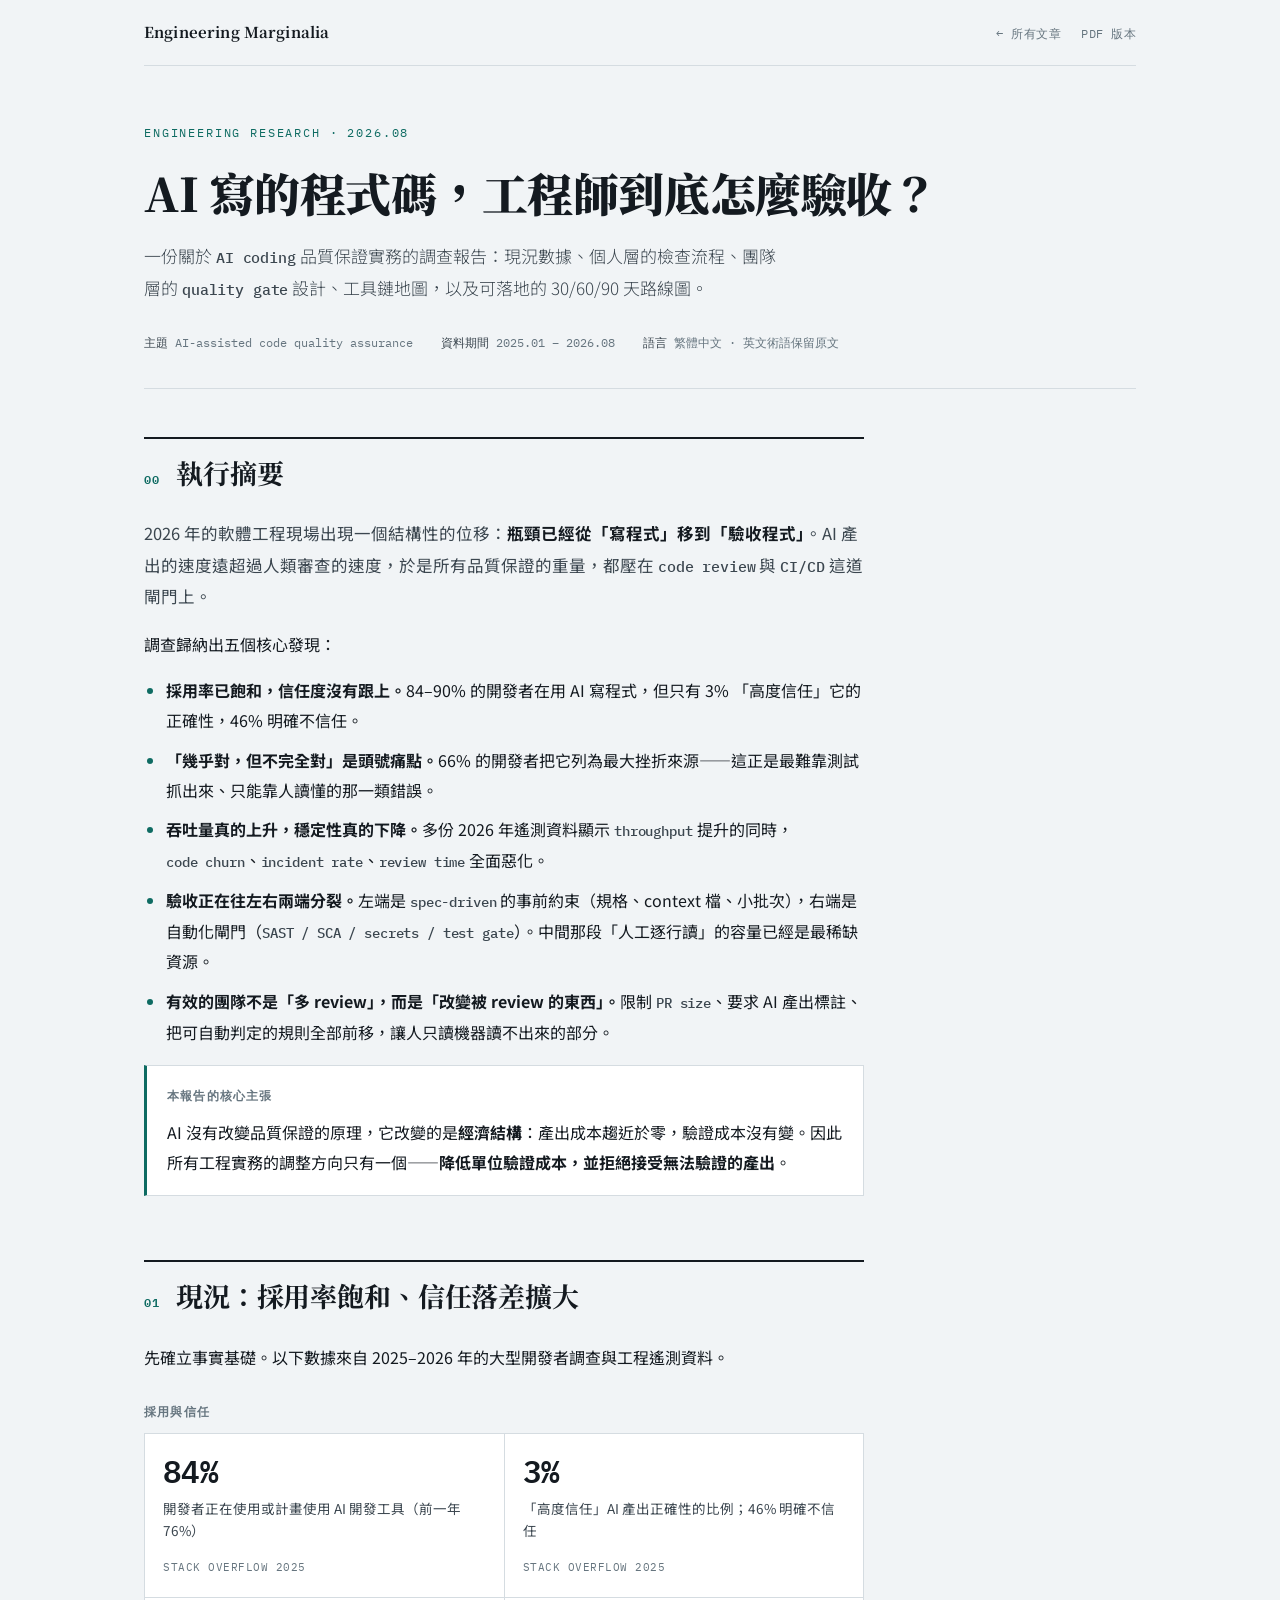
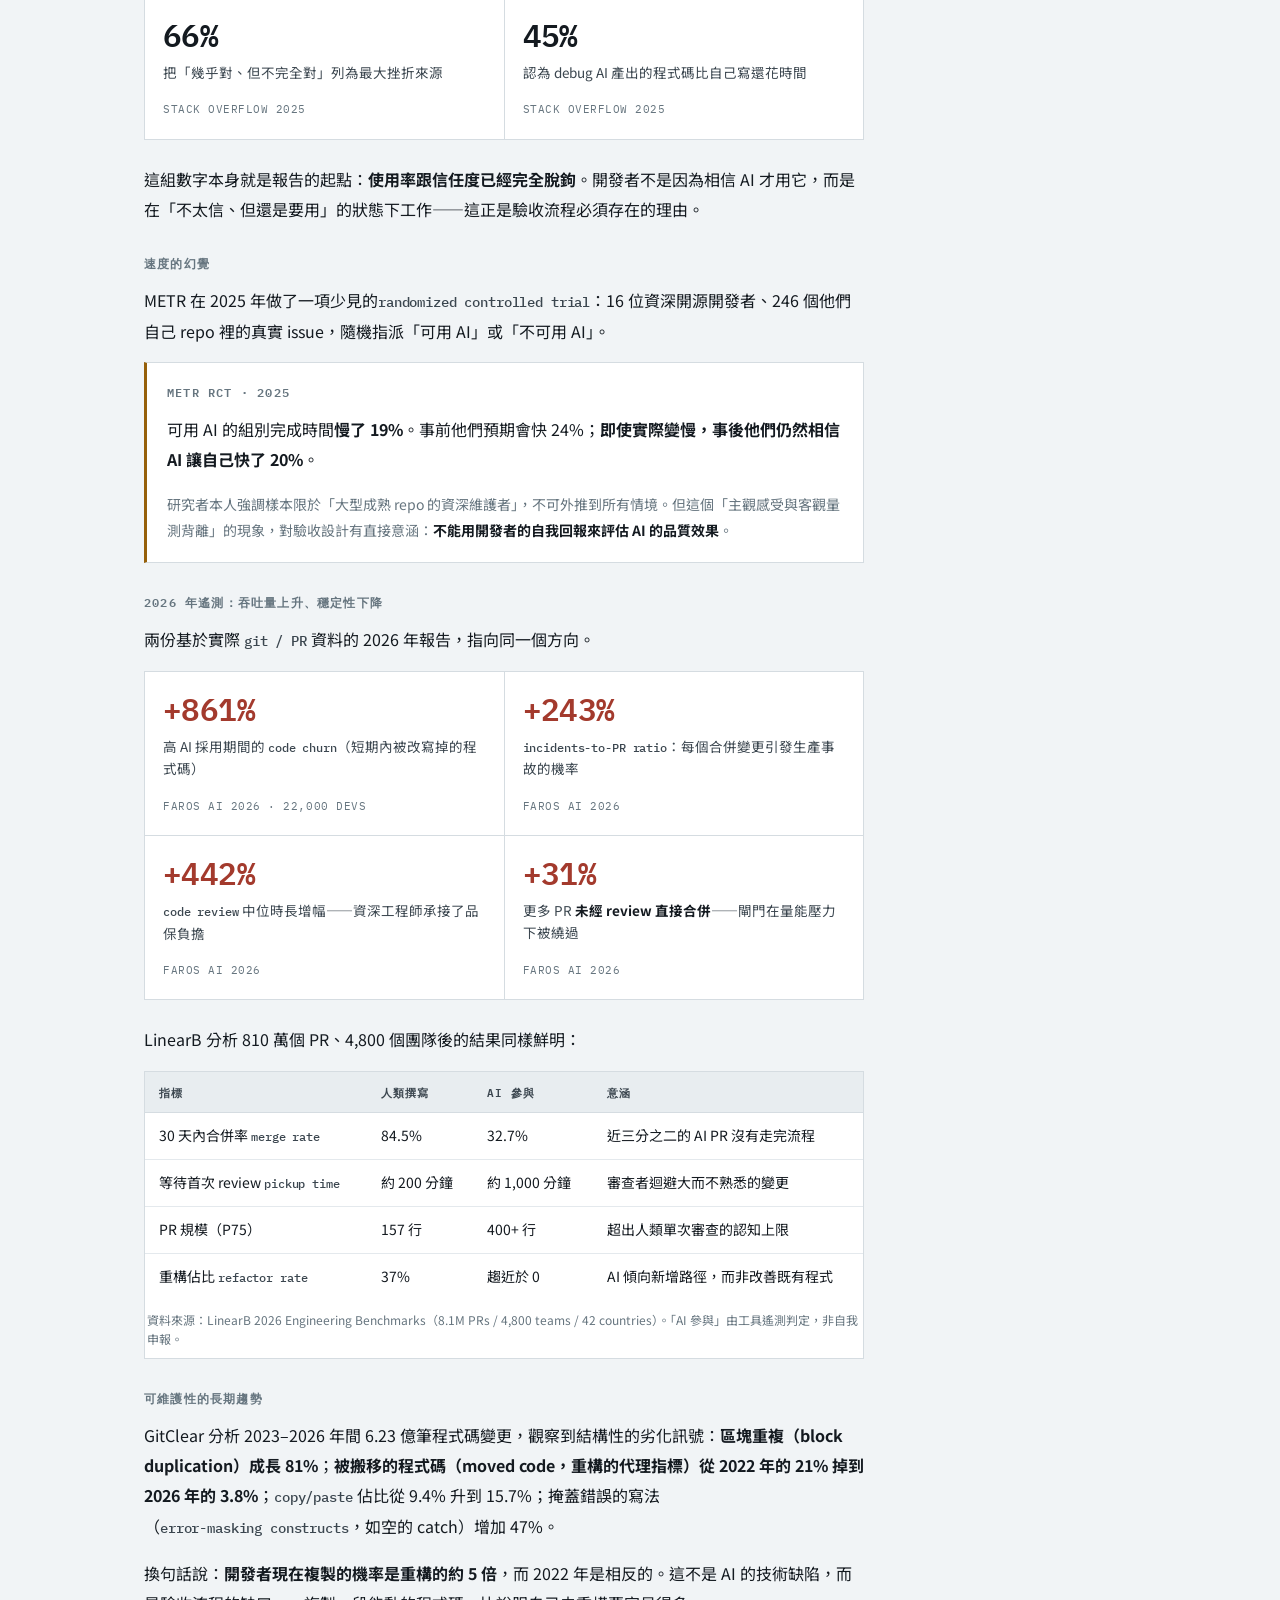
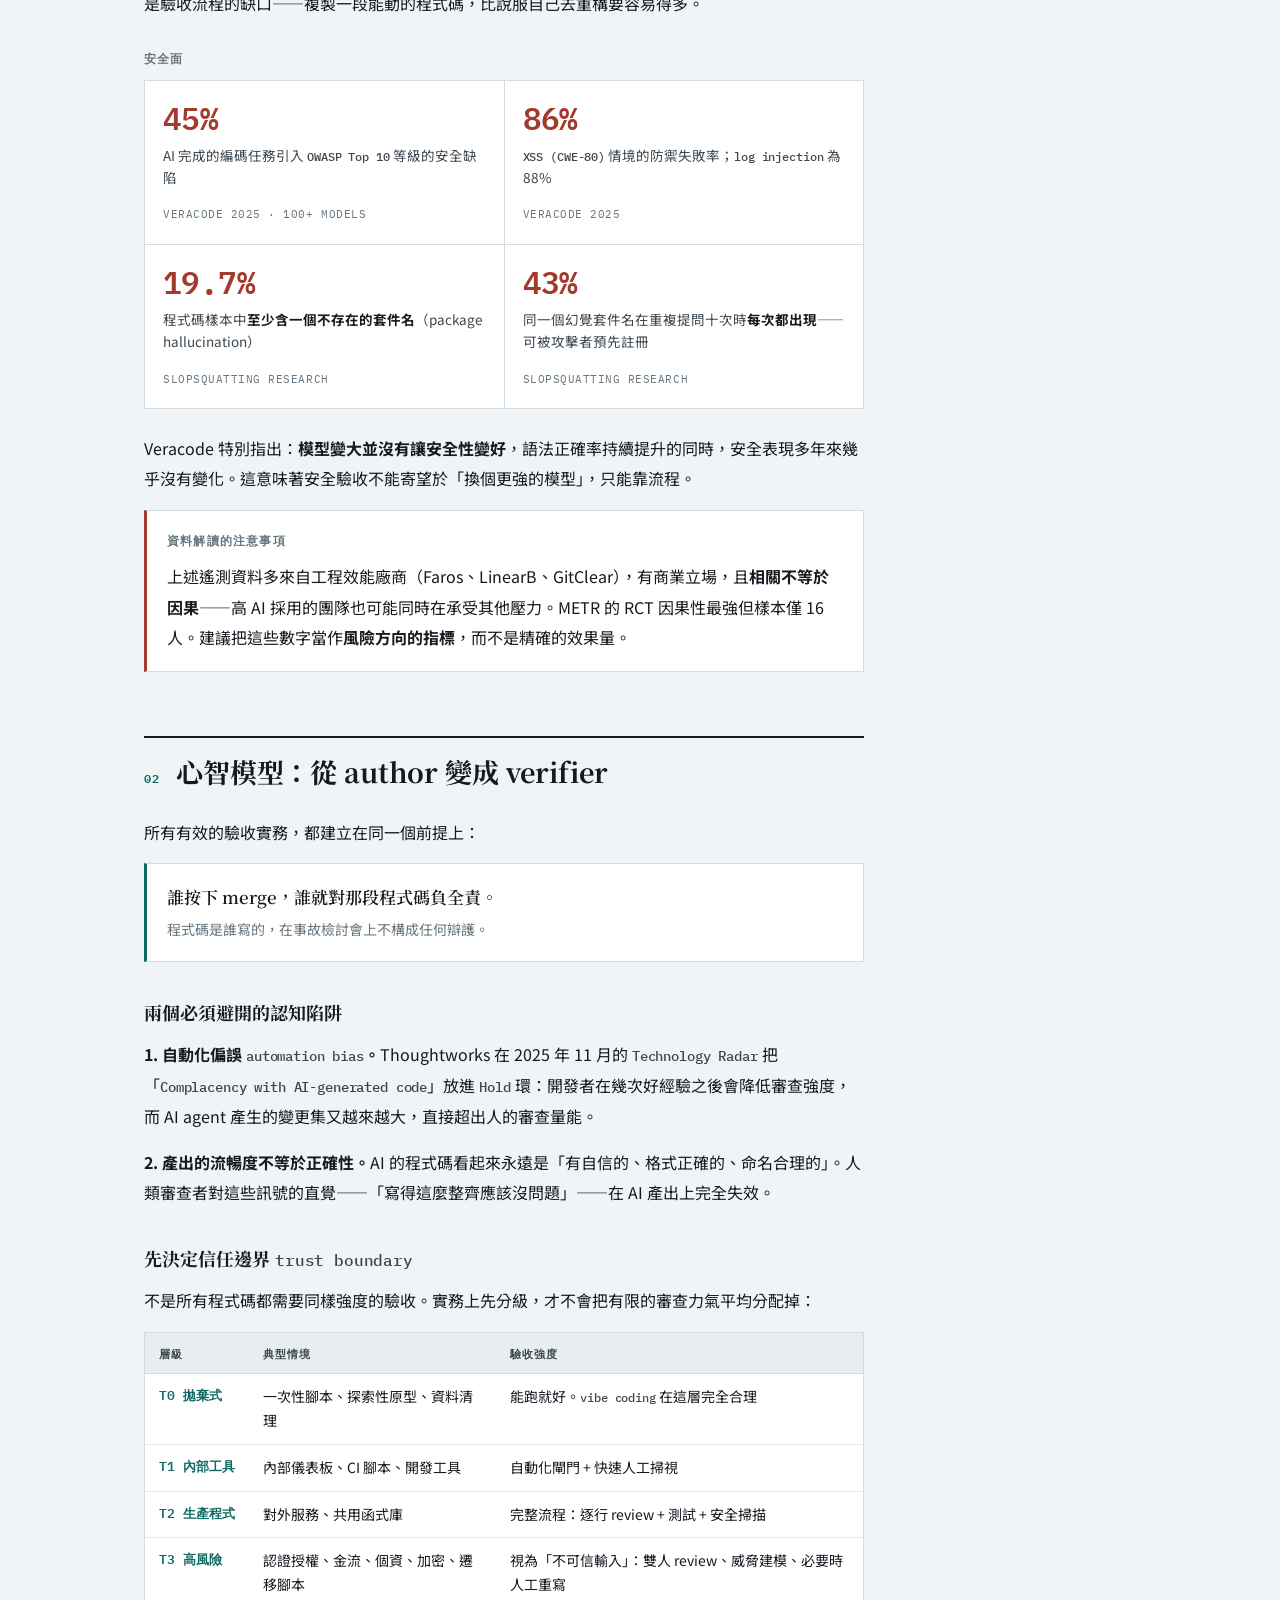
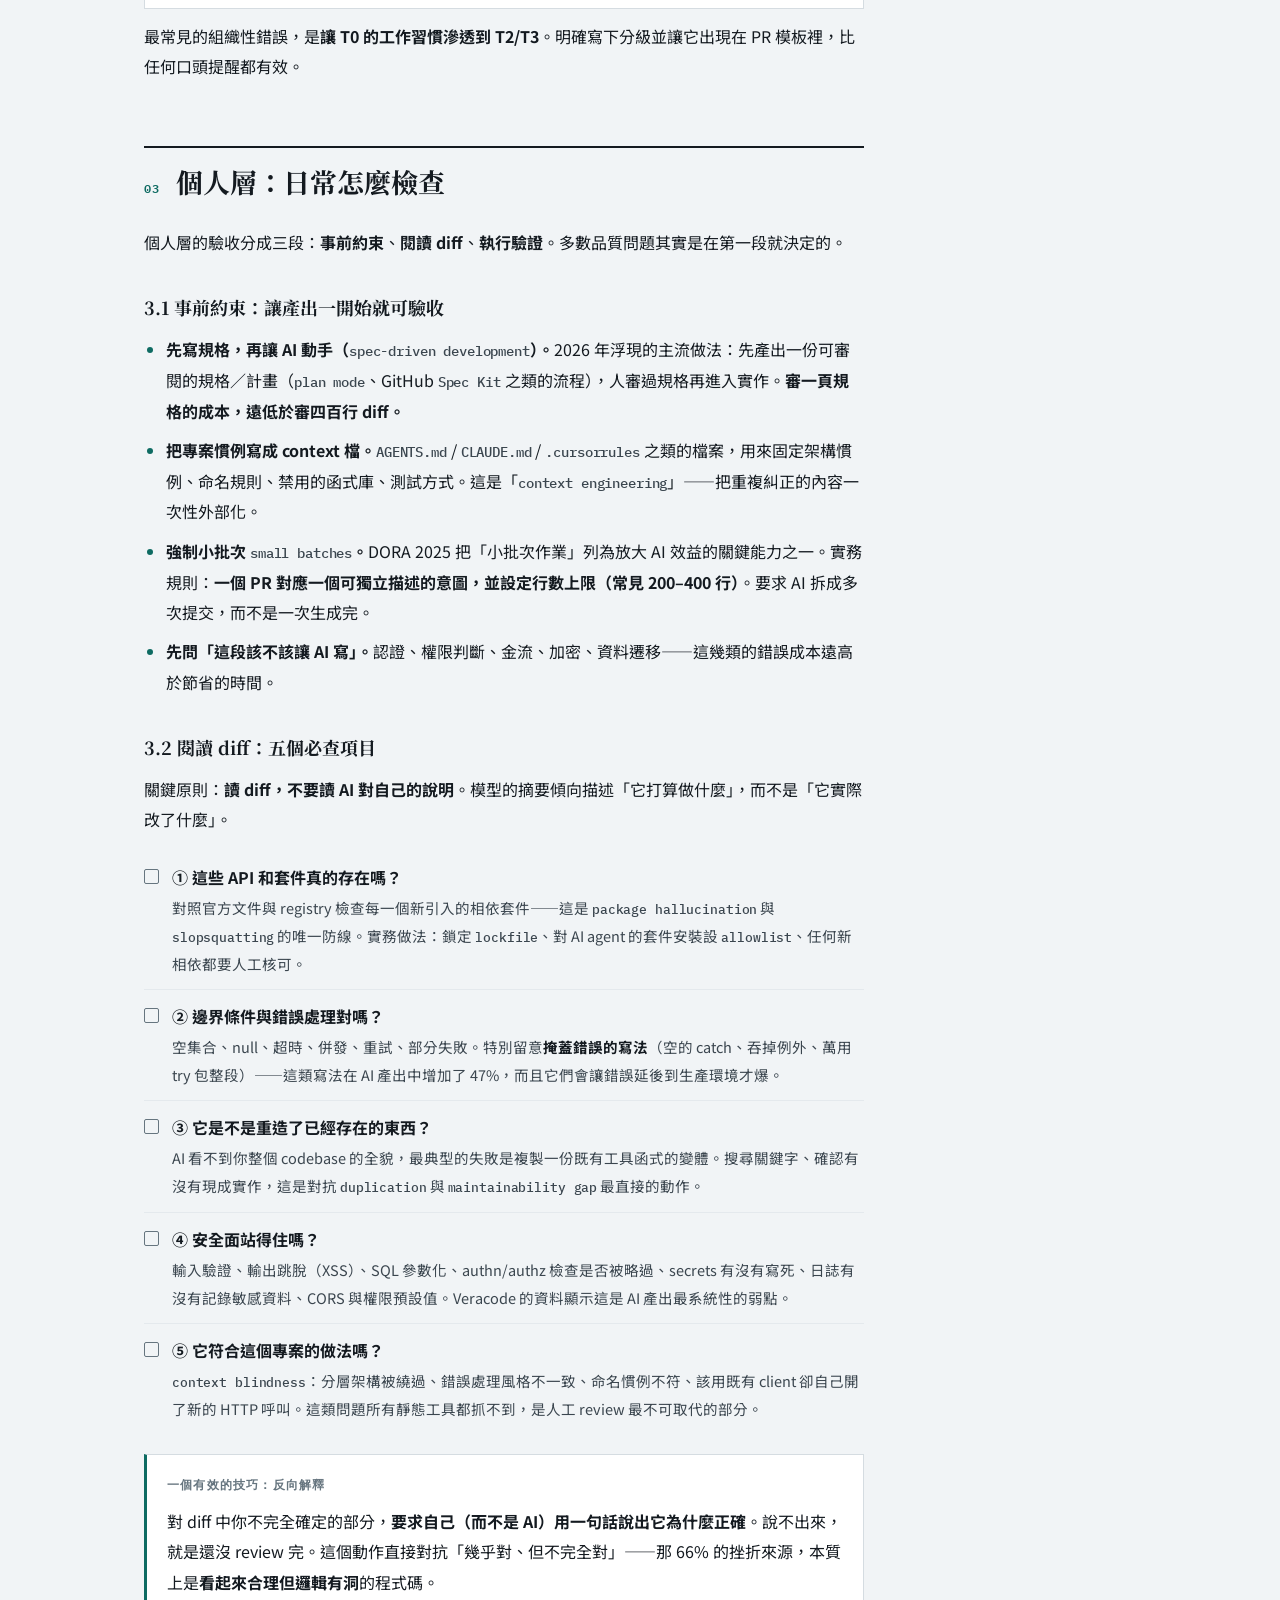
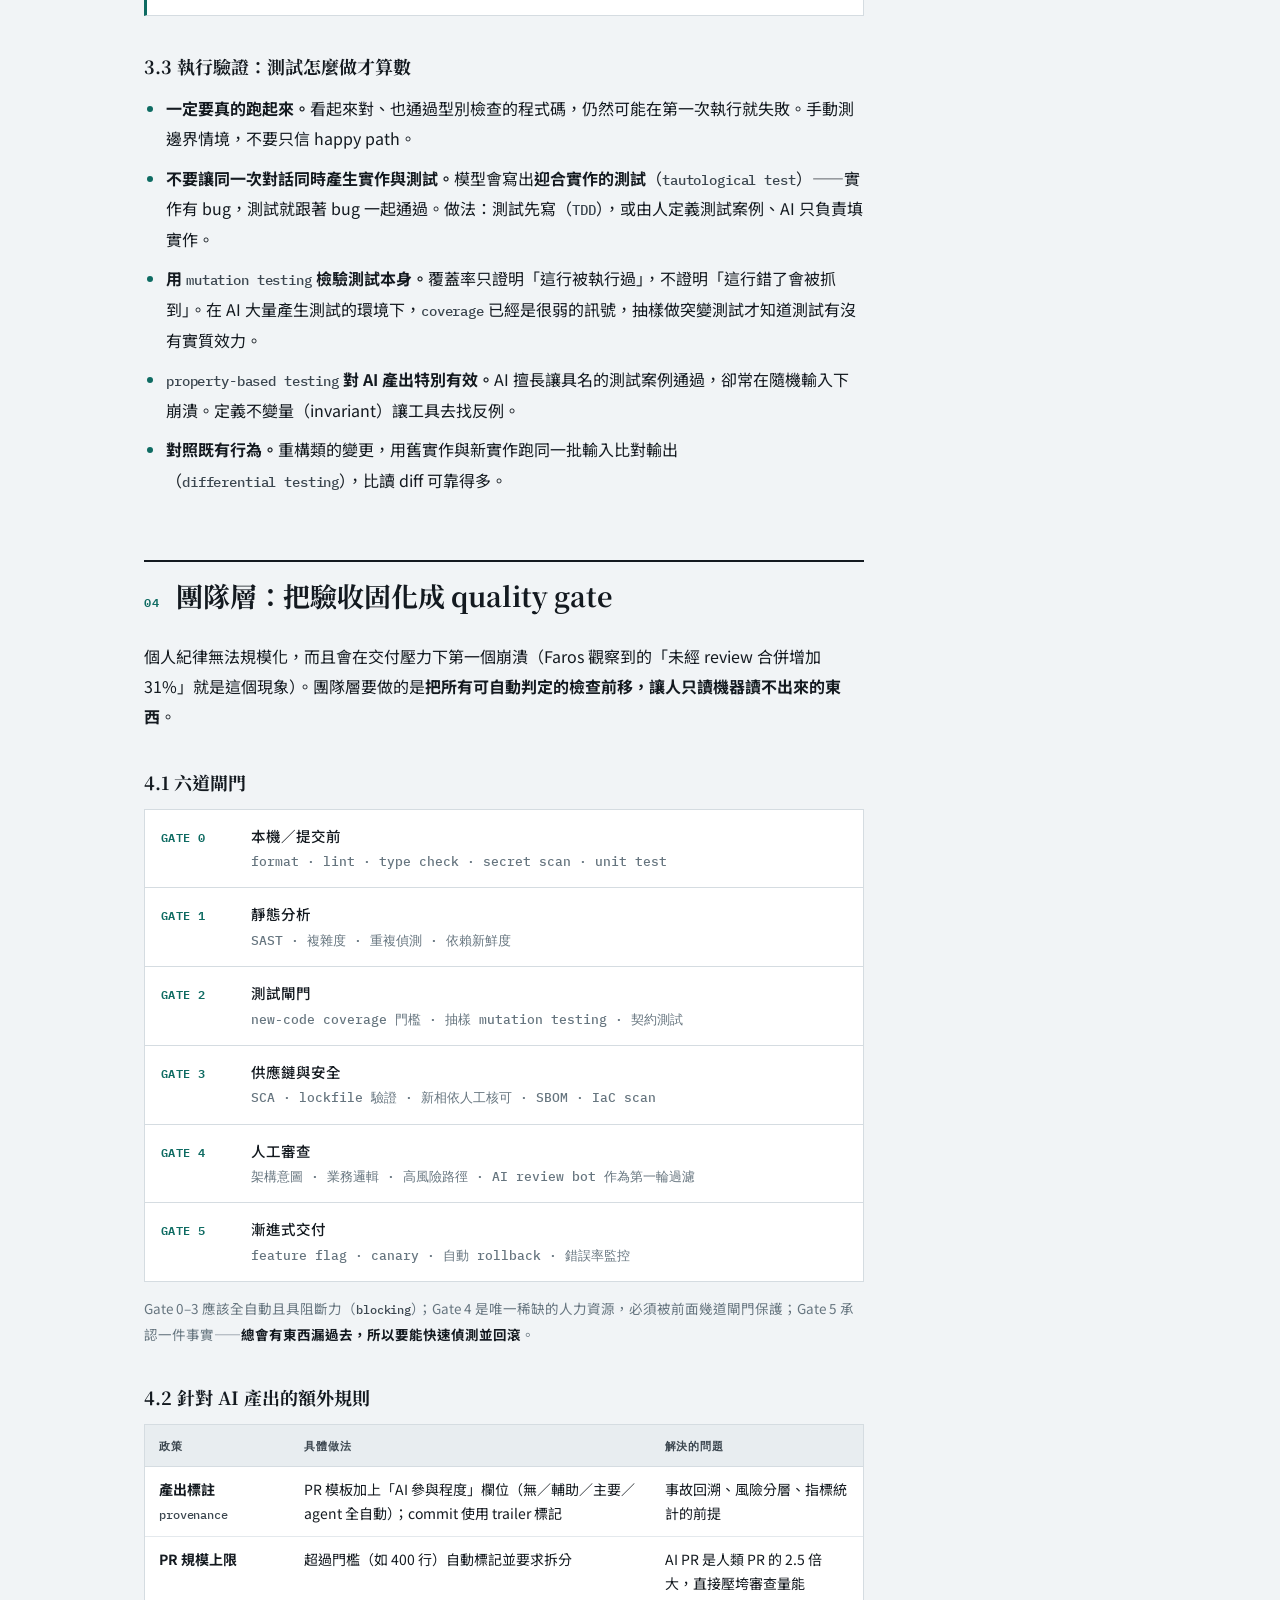
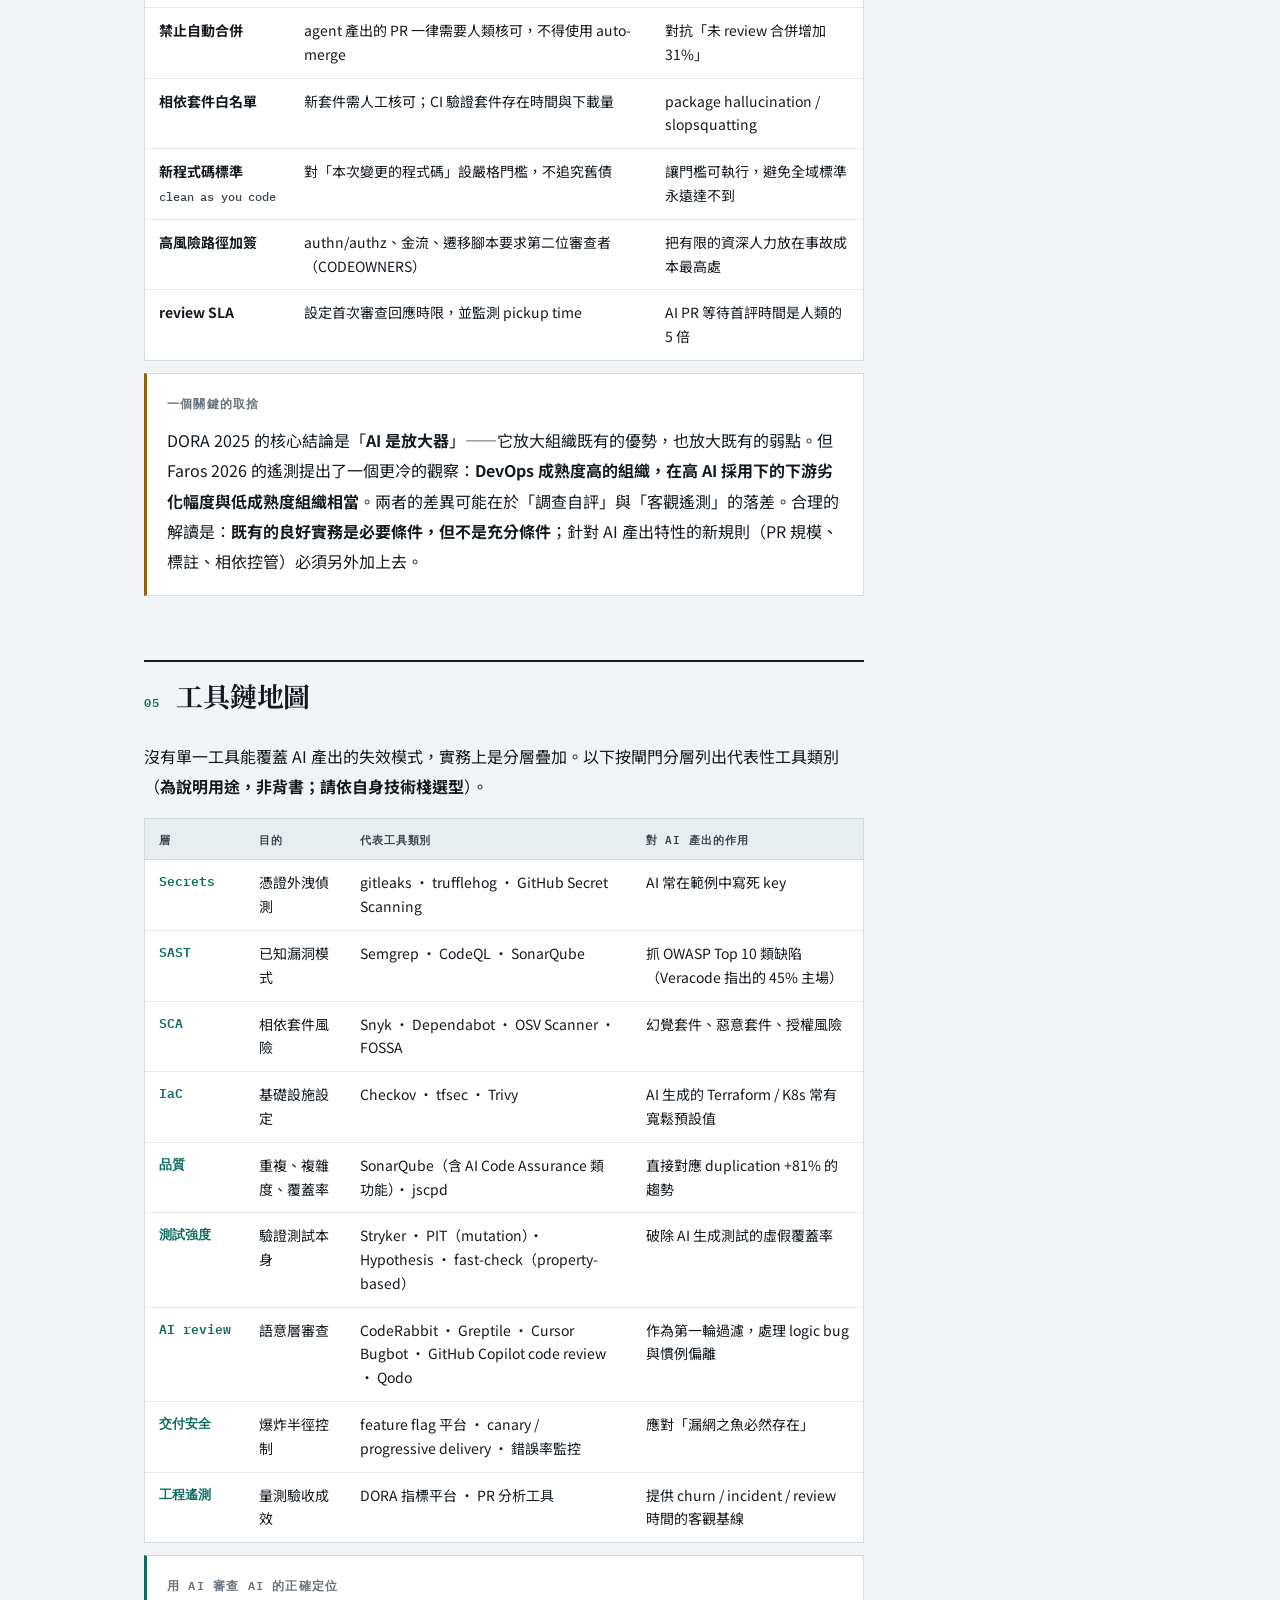
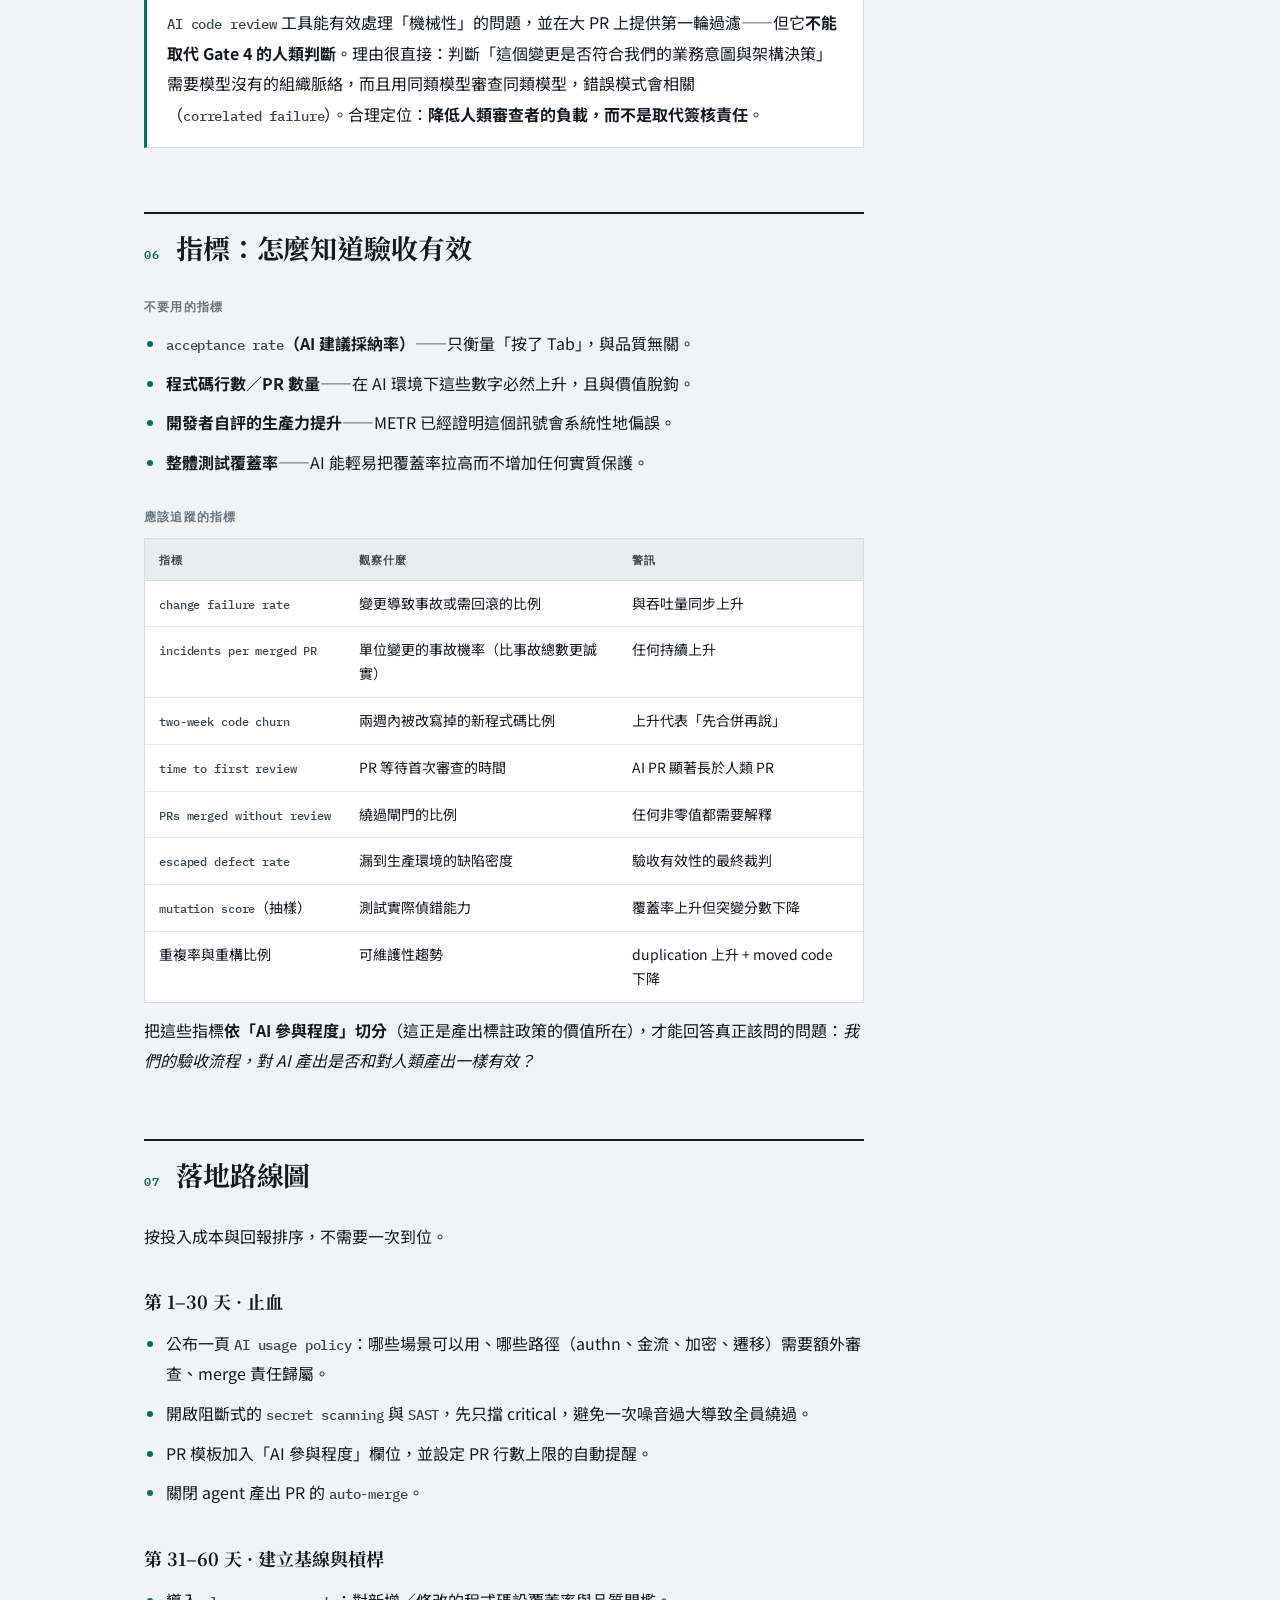
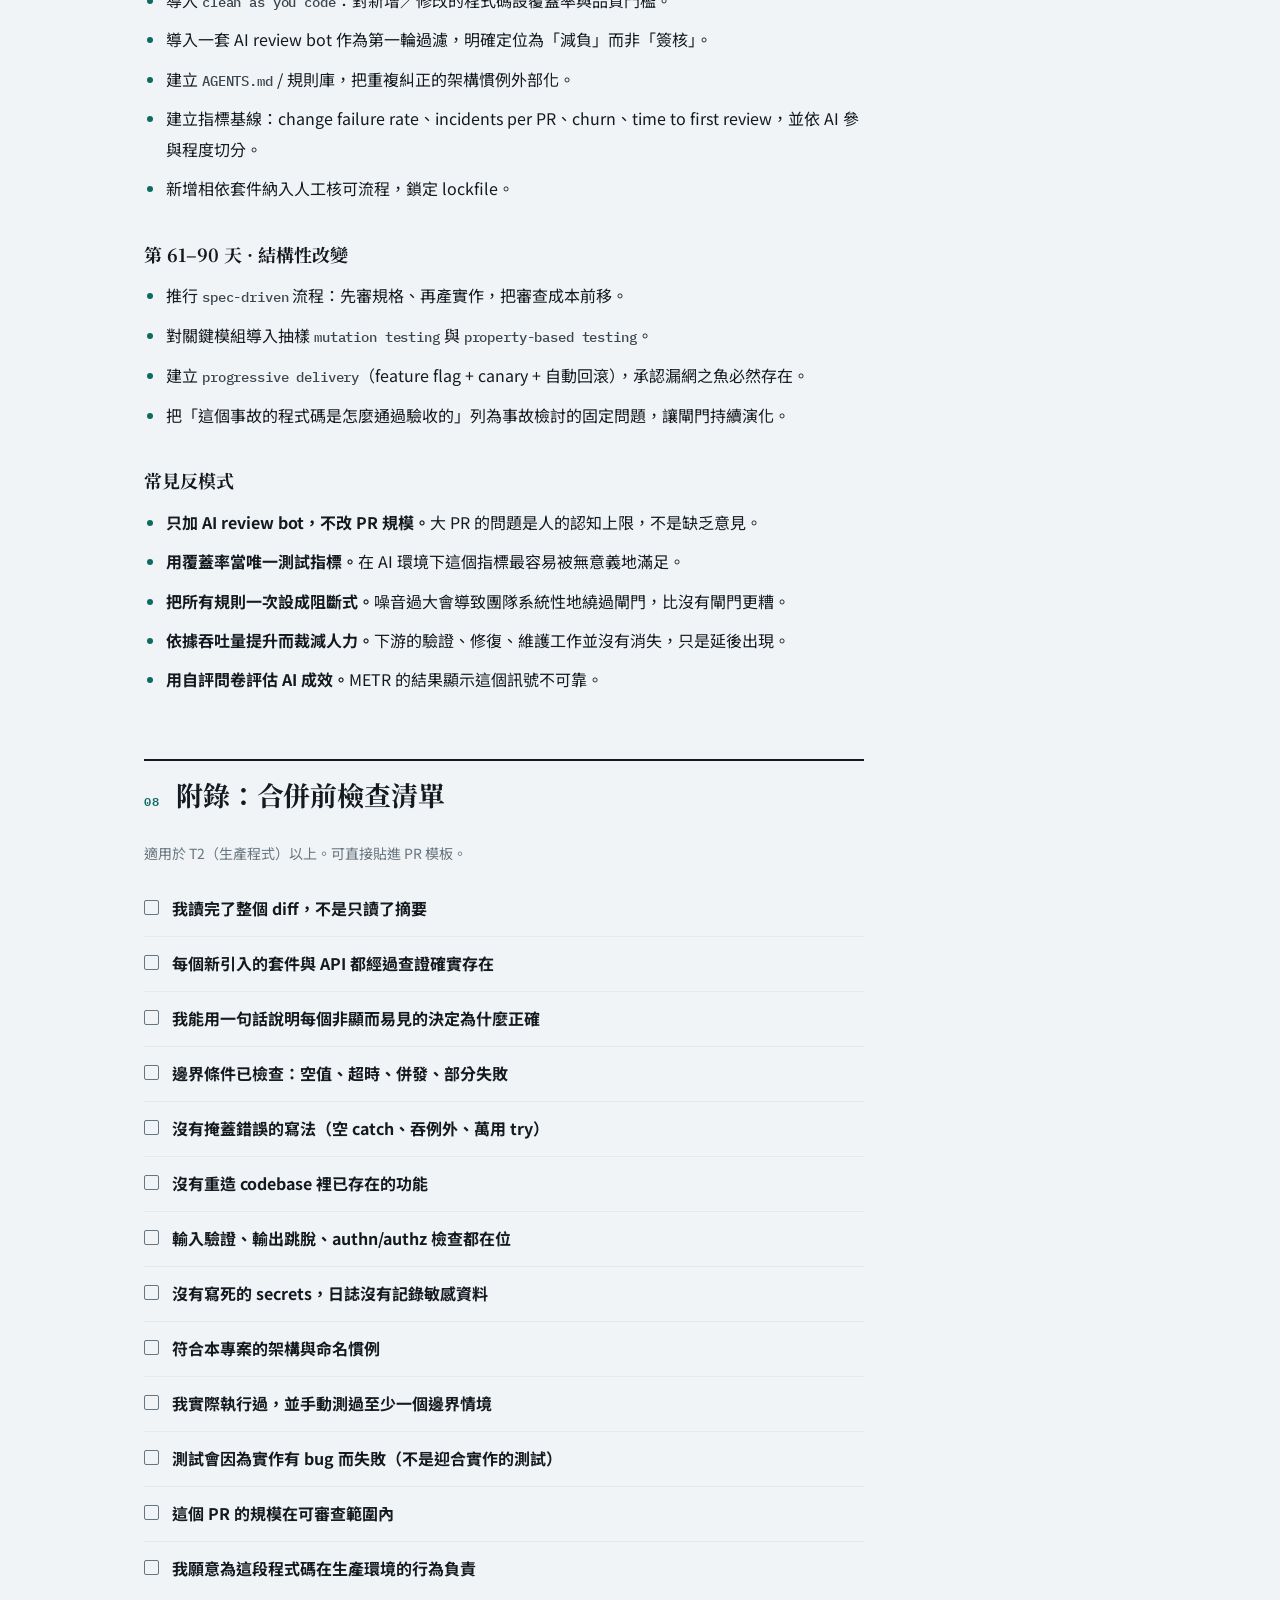
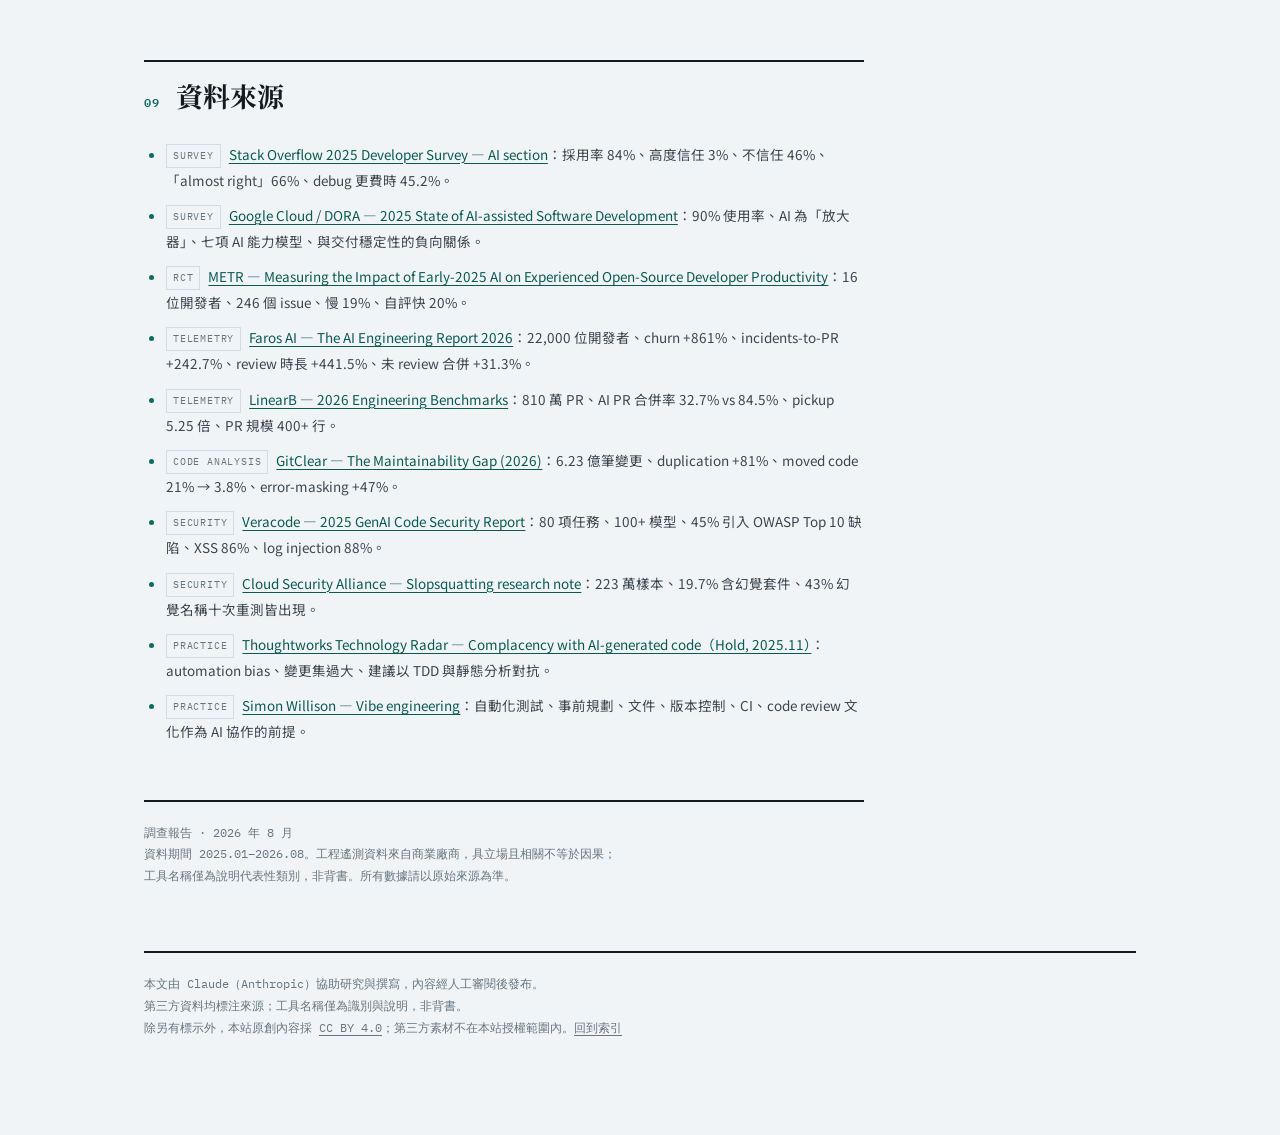
==== commit d4b00b2e: "docs: clarify publishing and compliance guidance" ====
--- a/posts/2026-08-ai-coding-quality-assurance/index.html
+++ b/posts/2026-08-ai-coding-quality-assurance/index.html
@@ -454,8 +454,8 @@
 </div>
 <footer class="sitefoot">
   本文由 Claude（Anthropic）協助研究與撰寫，內容經人工審閱後發布。<br>
-  引用之統計數據版權屬各原始研究單位，本文僅作事實引用並標注出處；工具名稱僅為說明代表性類別，非背書。<br>
-  本站內容採 <a href="https://creativecommons.org/licenses/by/4.0/deed.zh-hant">CC BY 4.0</a> 授權。<a href="../../">回到索引</a>
+  第三方資料均標注來源；工具名稱僅為識別與說明，非背書。<br>
+  除另有標示外，本站原創內容採 <a href="https://creativecommons.org/licenses/by/4.0/deed.zh-hant">CC BY 4.0</a>；第三方素材不在本站授權範圍內。<a href="../../">回到索引</a>
 </footer>
 
 </div>
--- a/assets/style.css
+++ b/assets/style.css
@@ -183,6 +183,12 @@
 .ro.down .n{color:var(--warn)}
 .ro .l{font-size:13.5px;line-height:1.65;color:var(--ink-2);display:block;margin-bottom:8px}
 .ro .s{font-family:var(--f-mono);font-size:10.5px;letter-spacing:.05em;color:var(--muted);text-transform:uppercase}
+/* auto-fit 在 720px 欄寬下最多 3 欄：4 張會排成 3+1，孤兒格露出容器的 --line
+   底色。改為 2×2（與下方 print 規則一致）；5 張時讓末張補滿該列。 */
+@media (min-width:560px){
+  .readouts:has(.ro:nth-child(4):last-child){grid-template-columns:repeat(2,1fr)}
+  .readouts:has(.ro:nth-child(5):last-child) .ro:last-child{grid-column:span 2}
+}
 
 /* ---------- 提示框 ---------- */
 .note{
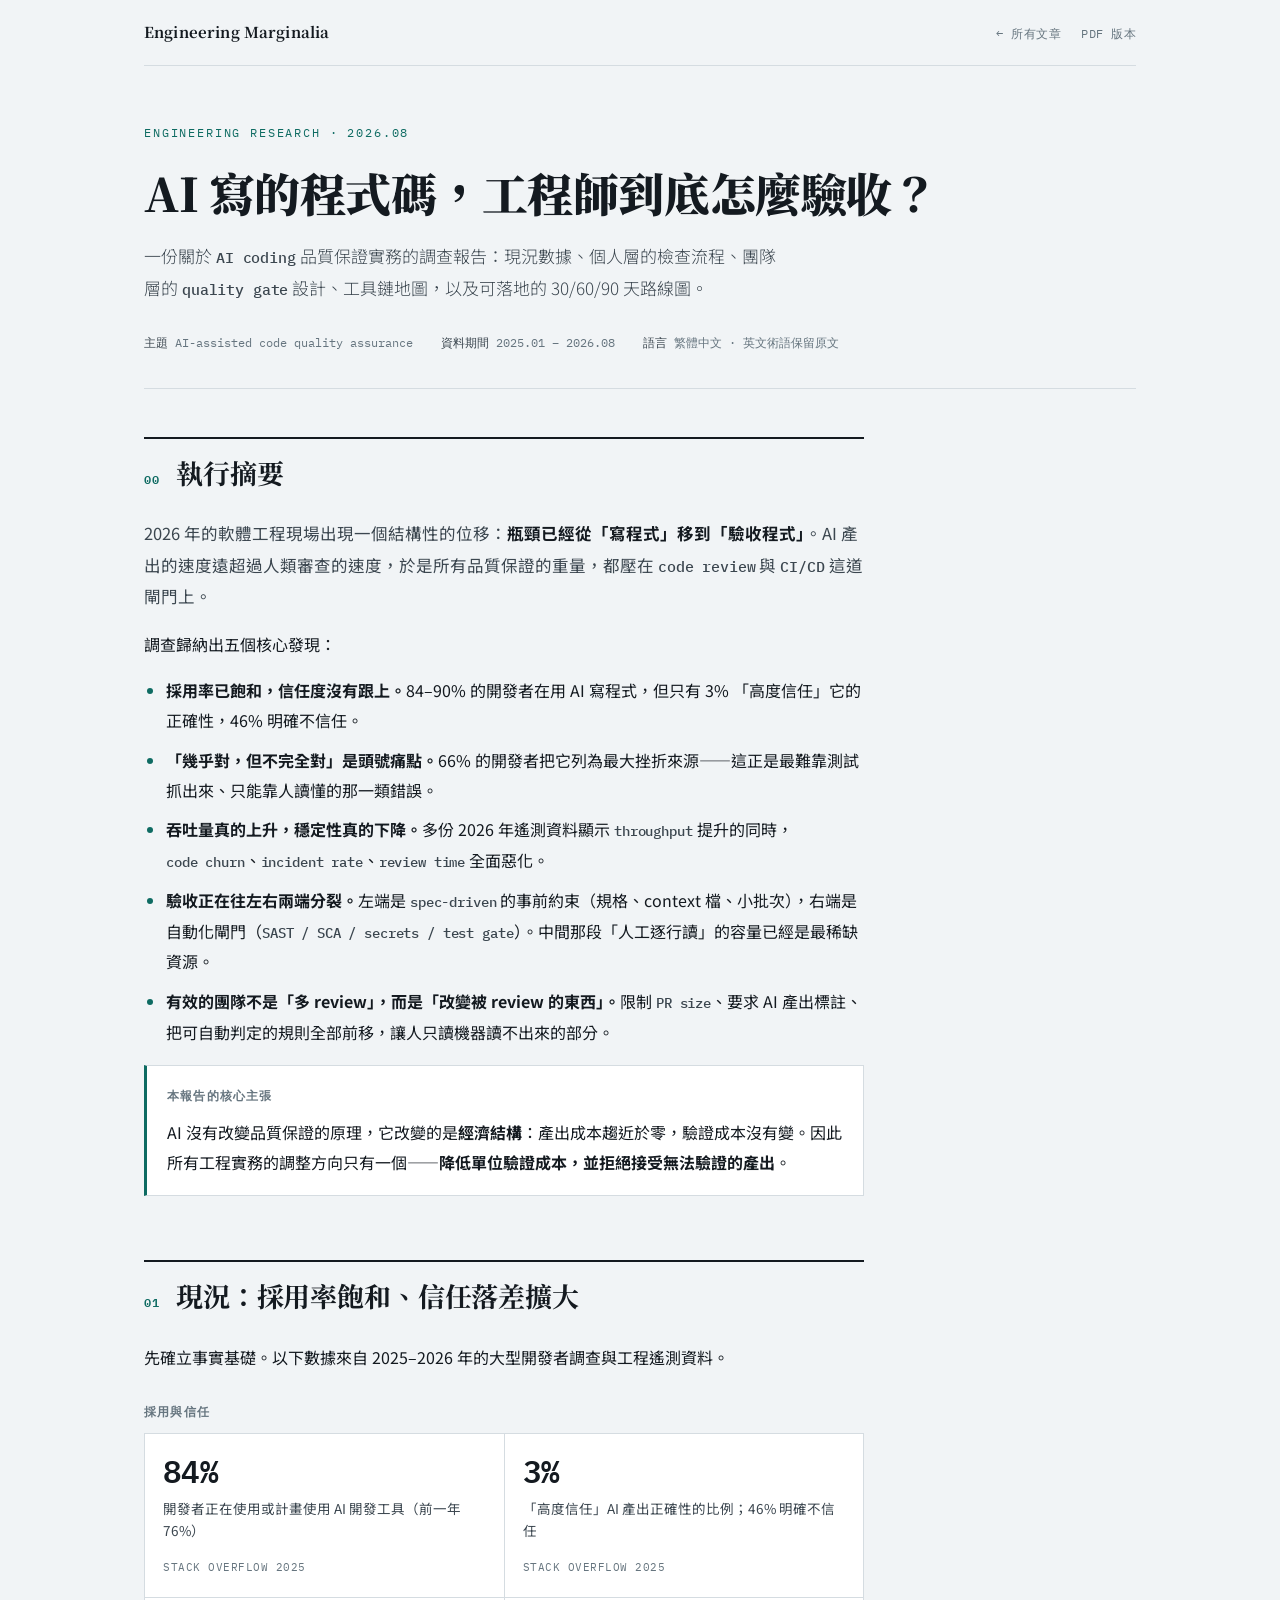
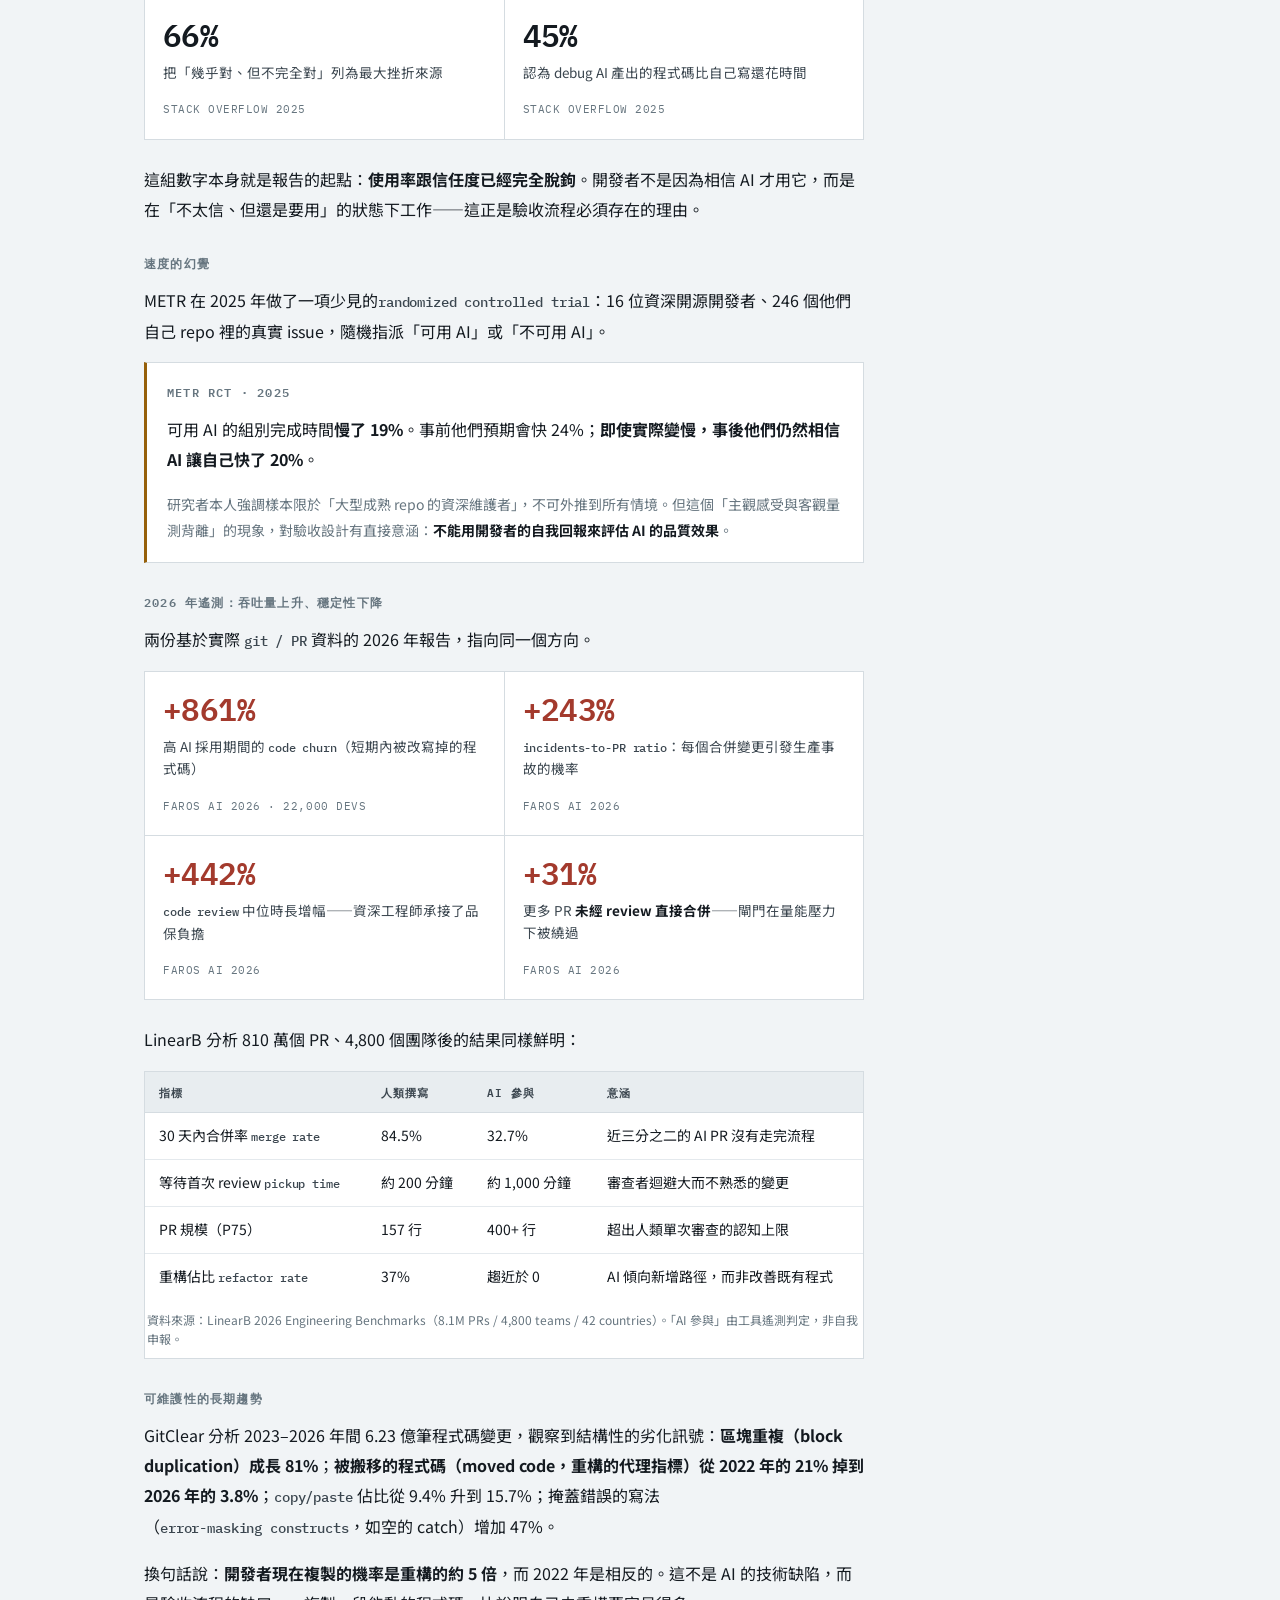
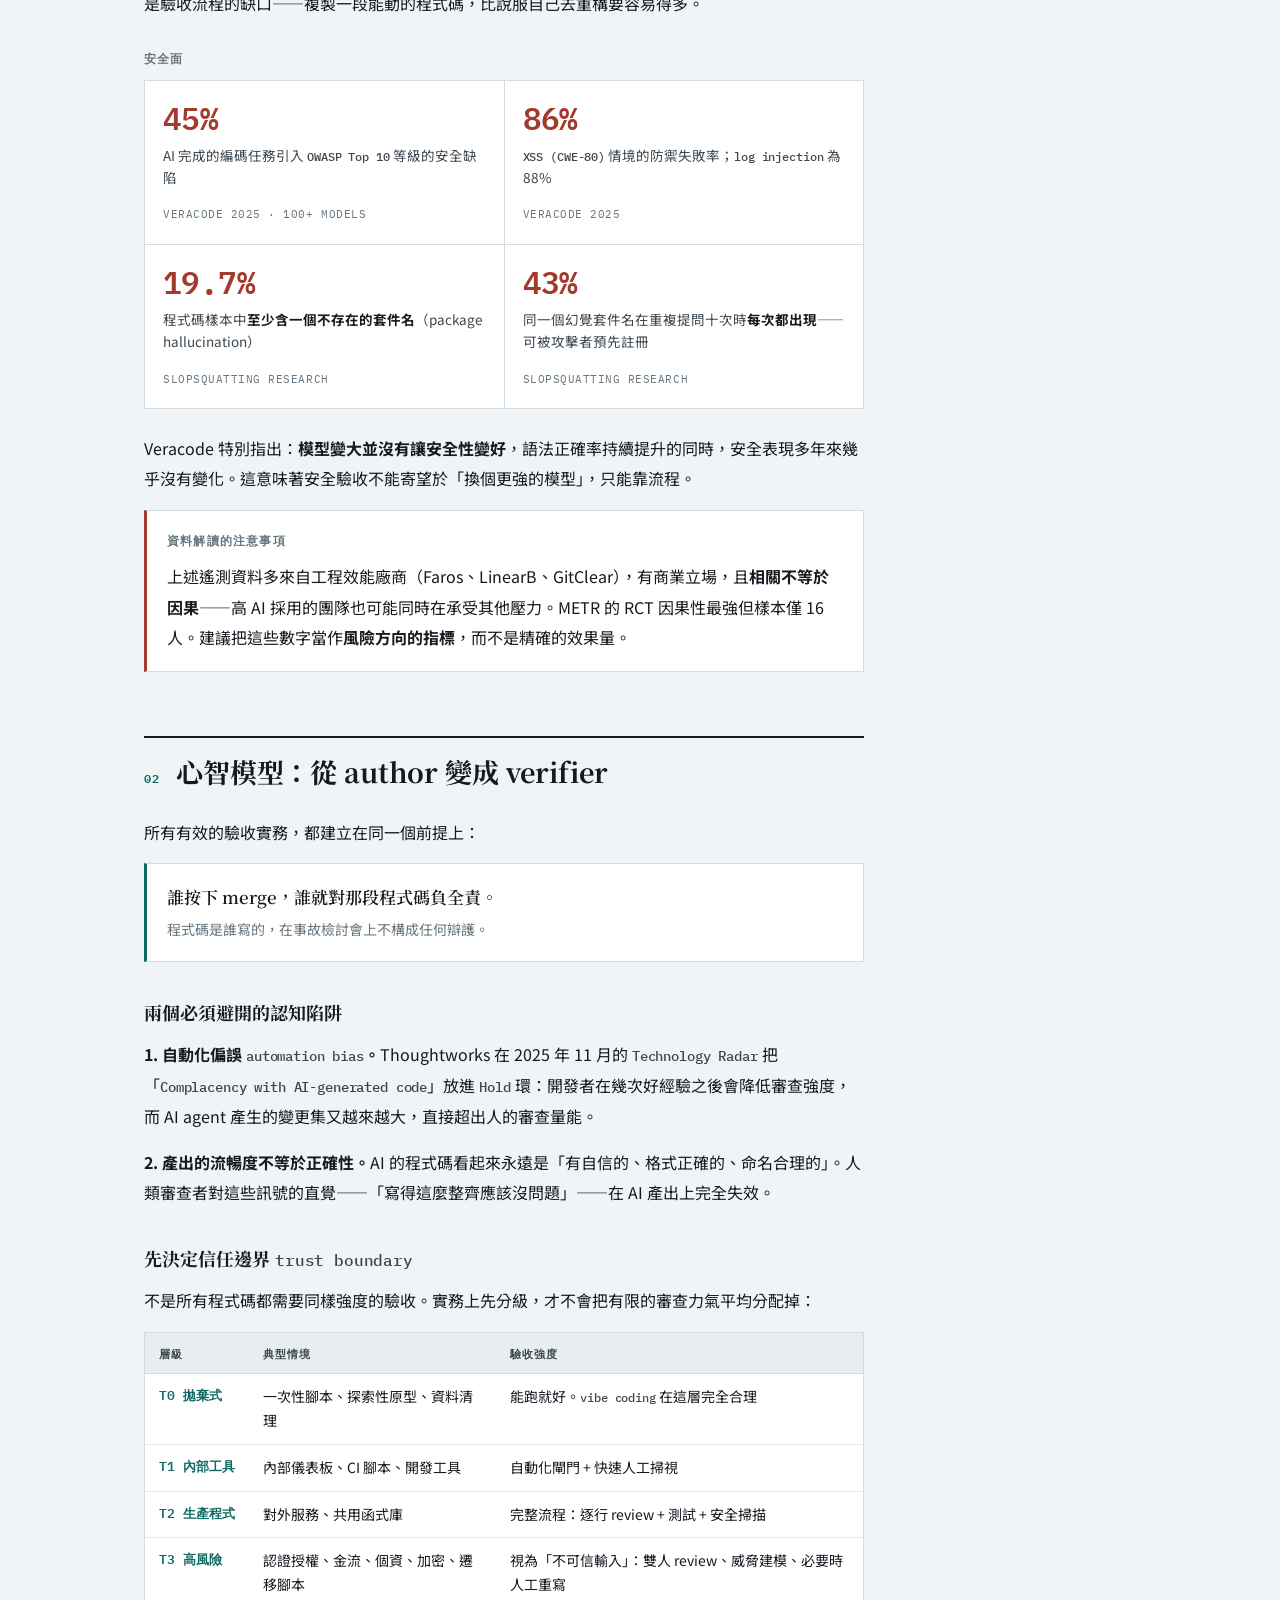
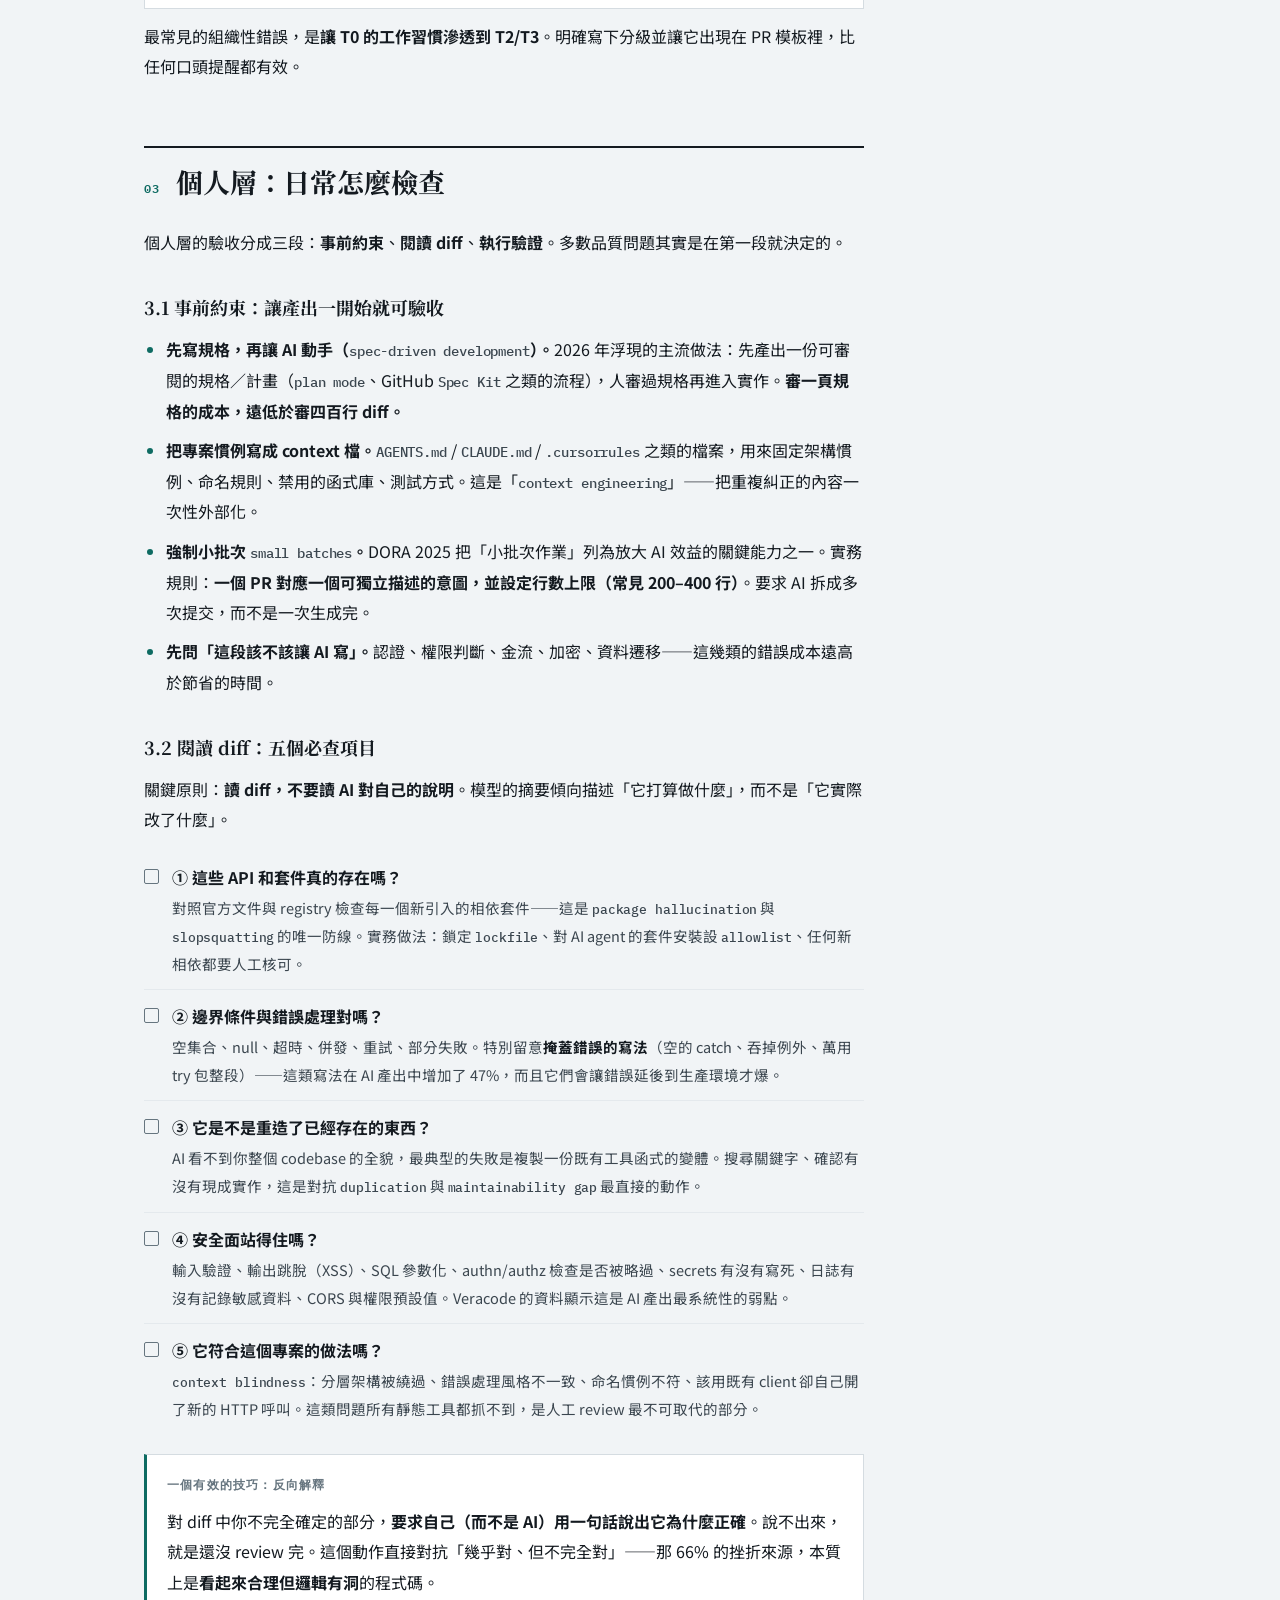
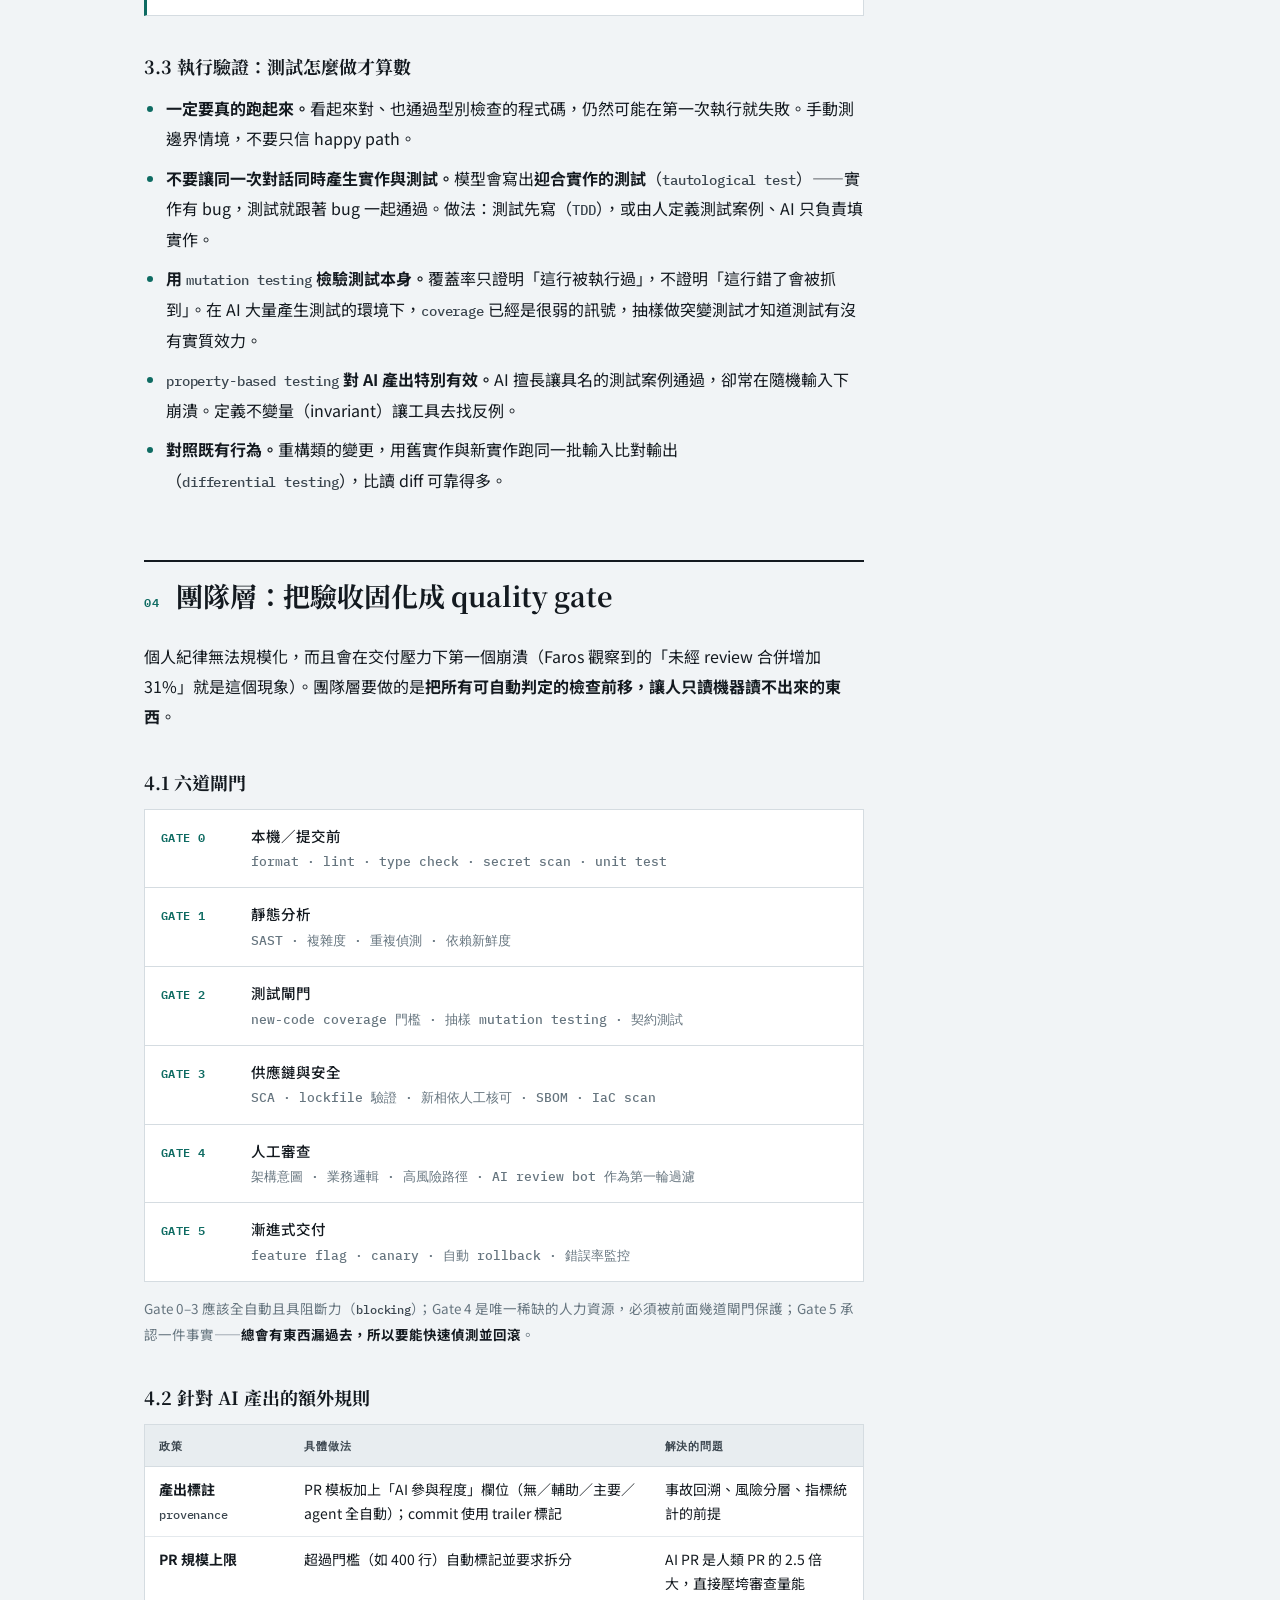
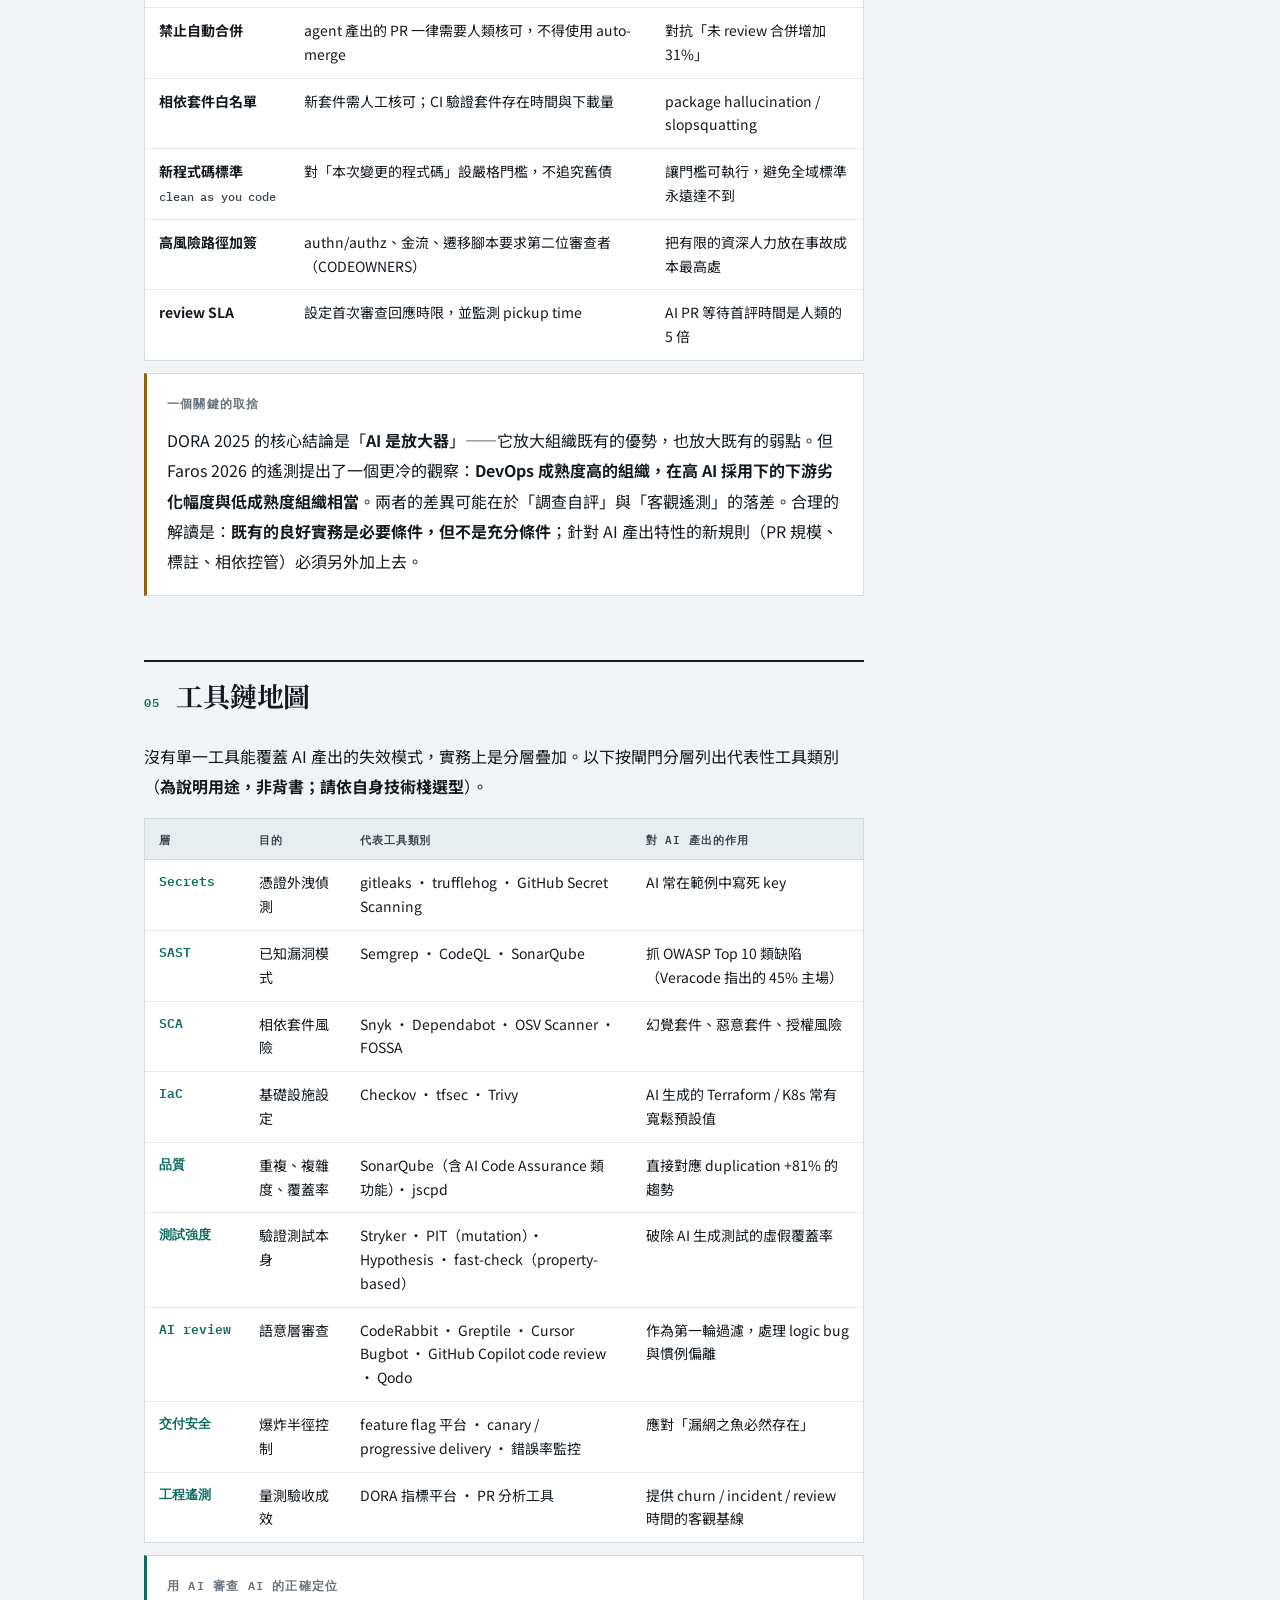
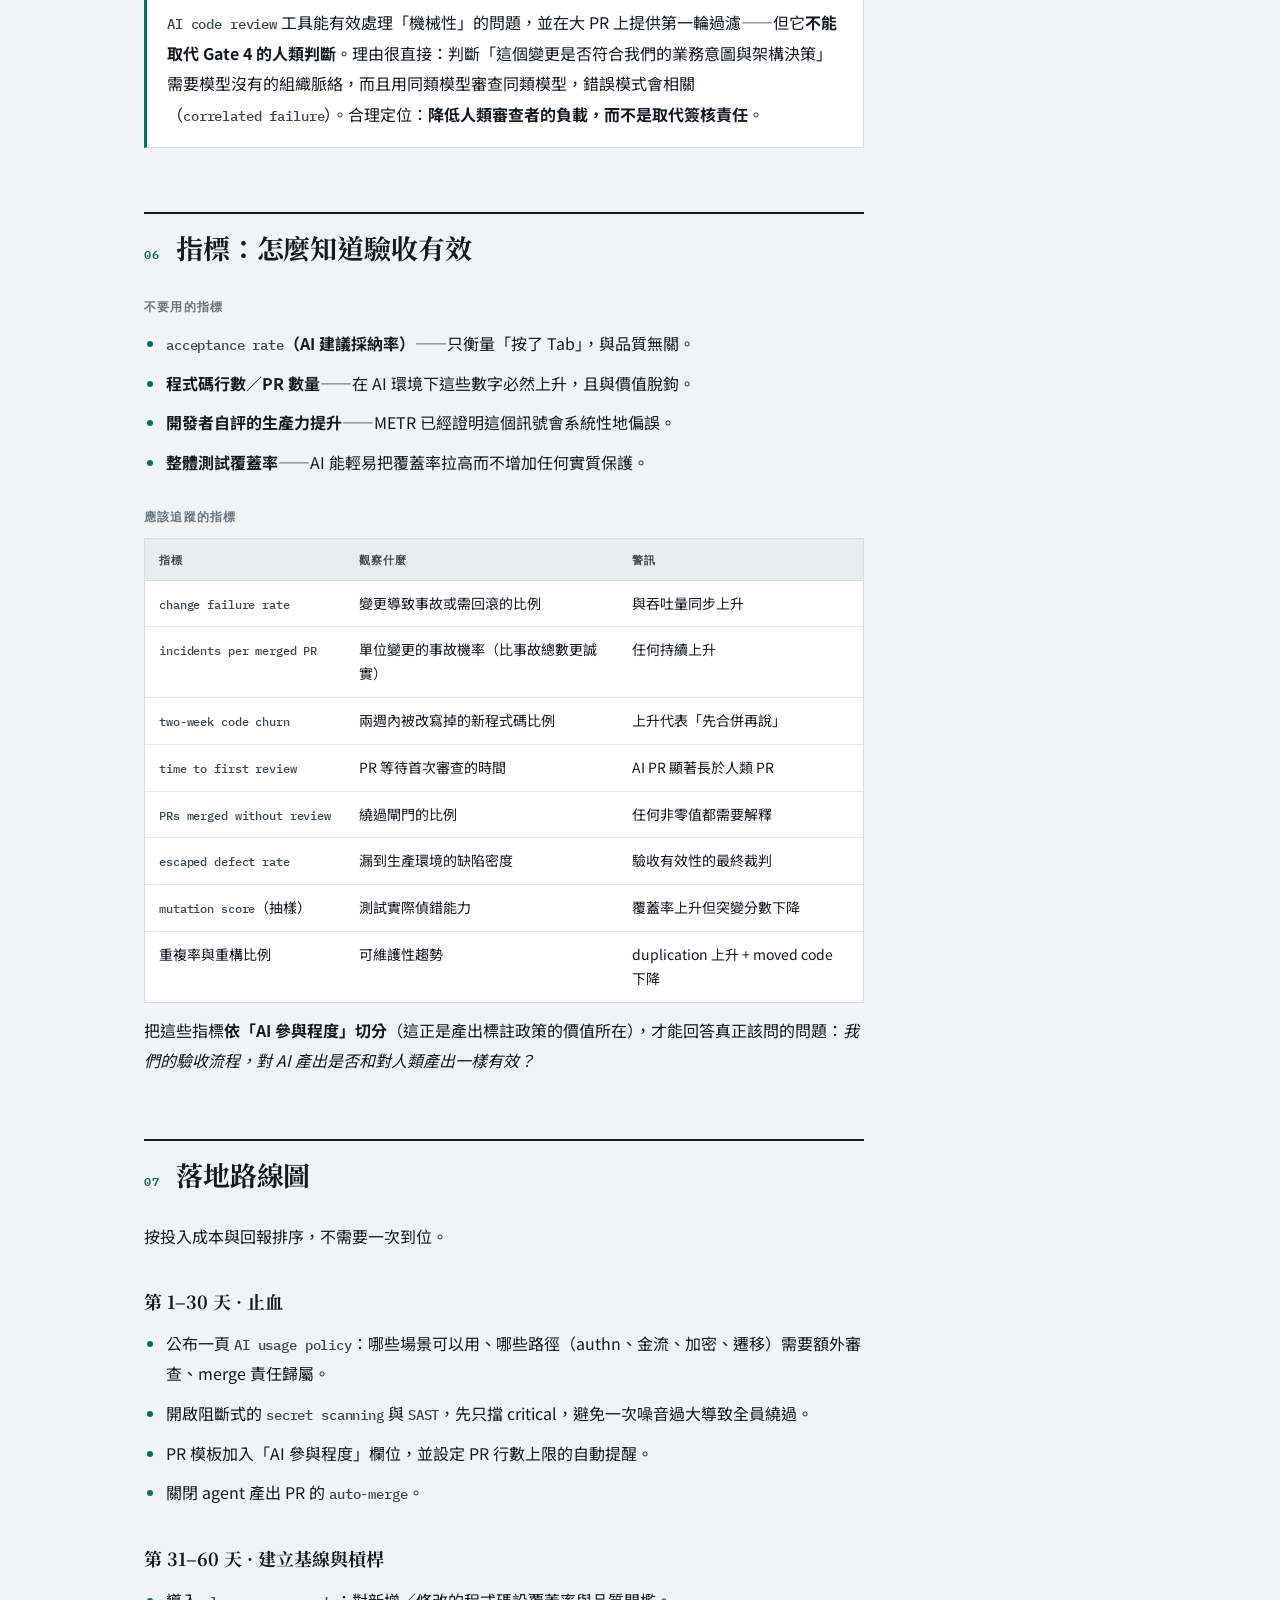
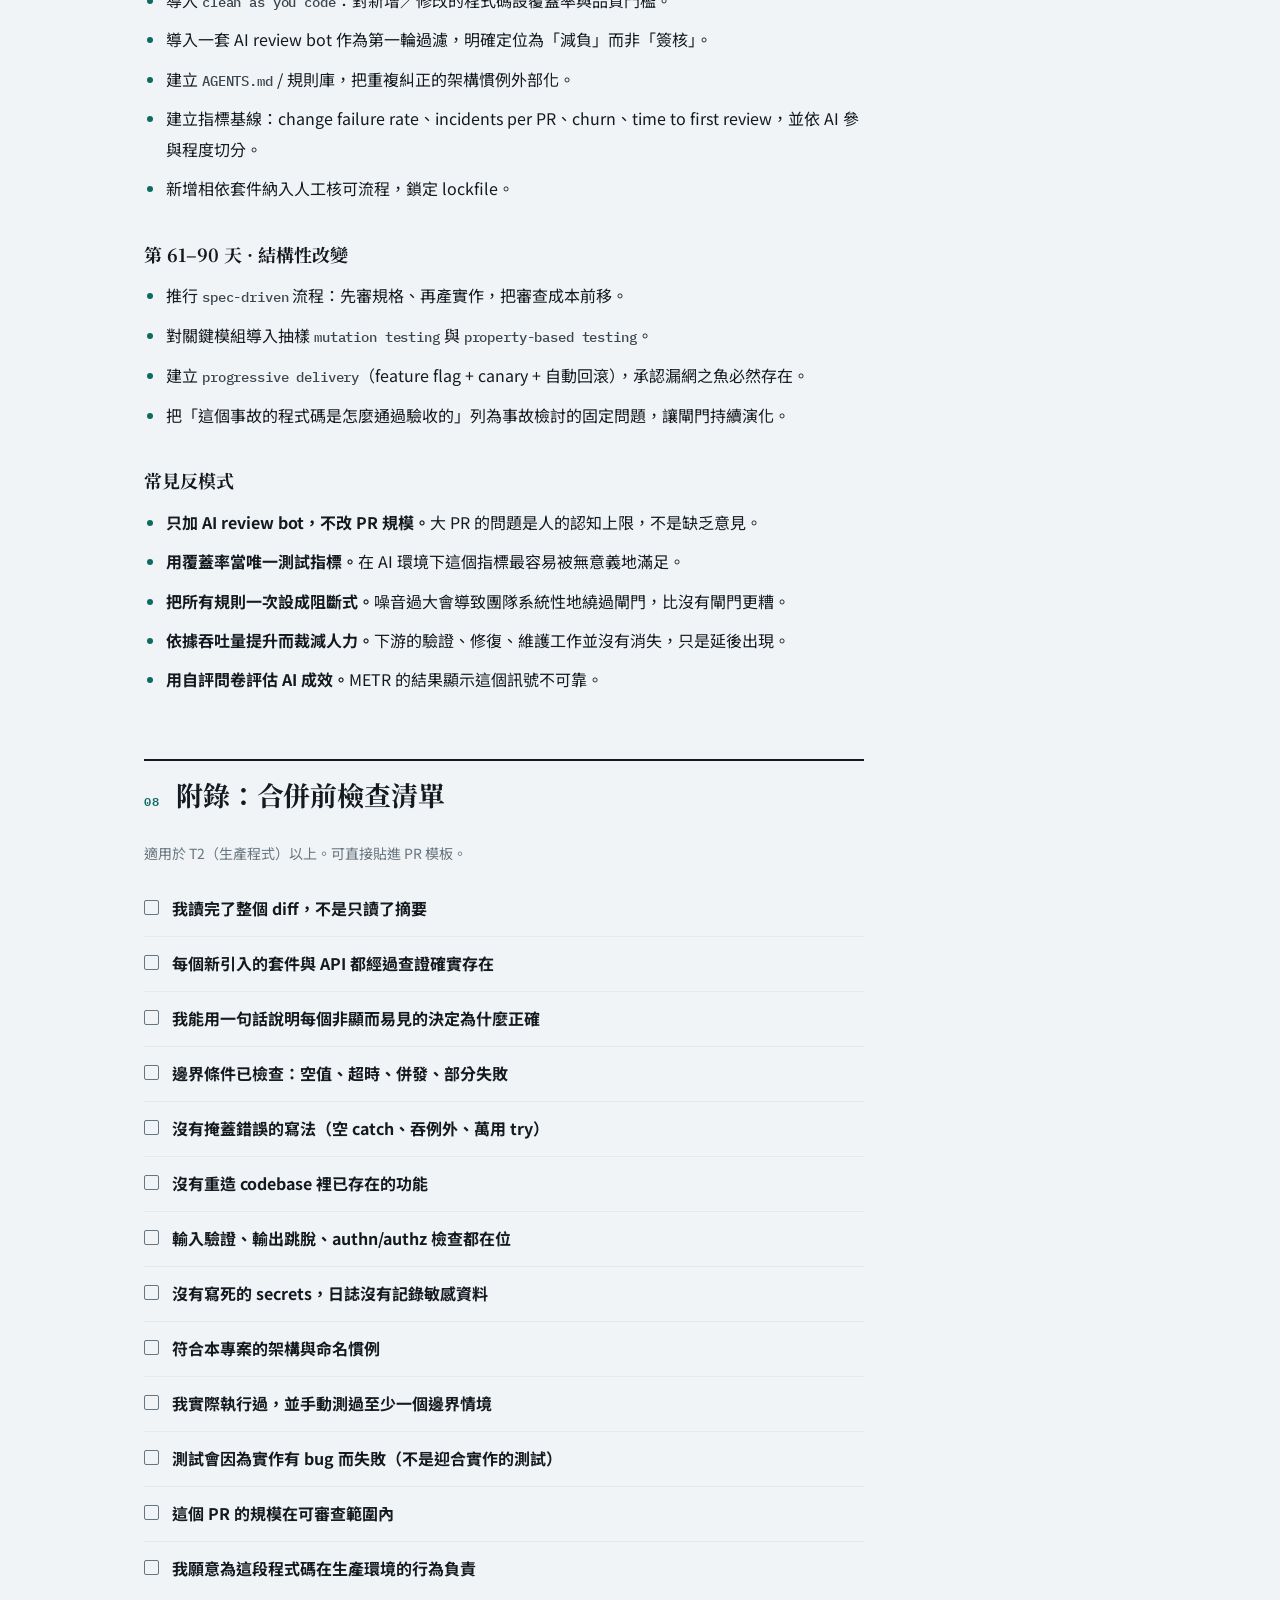
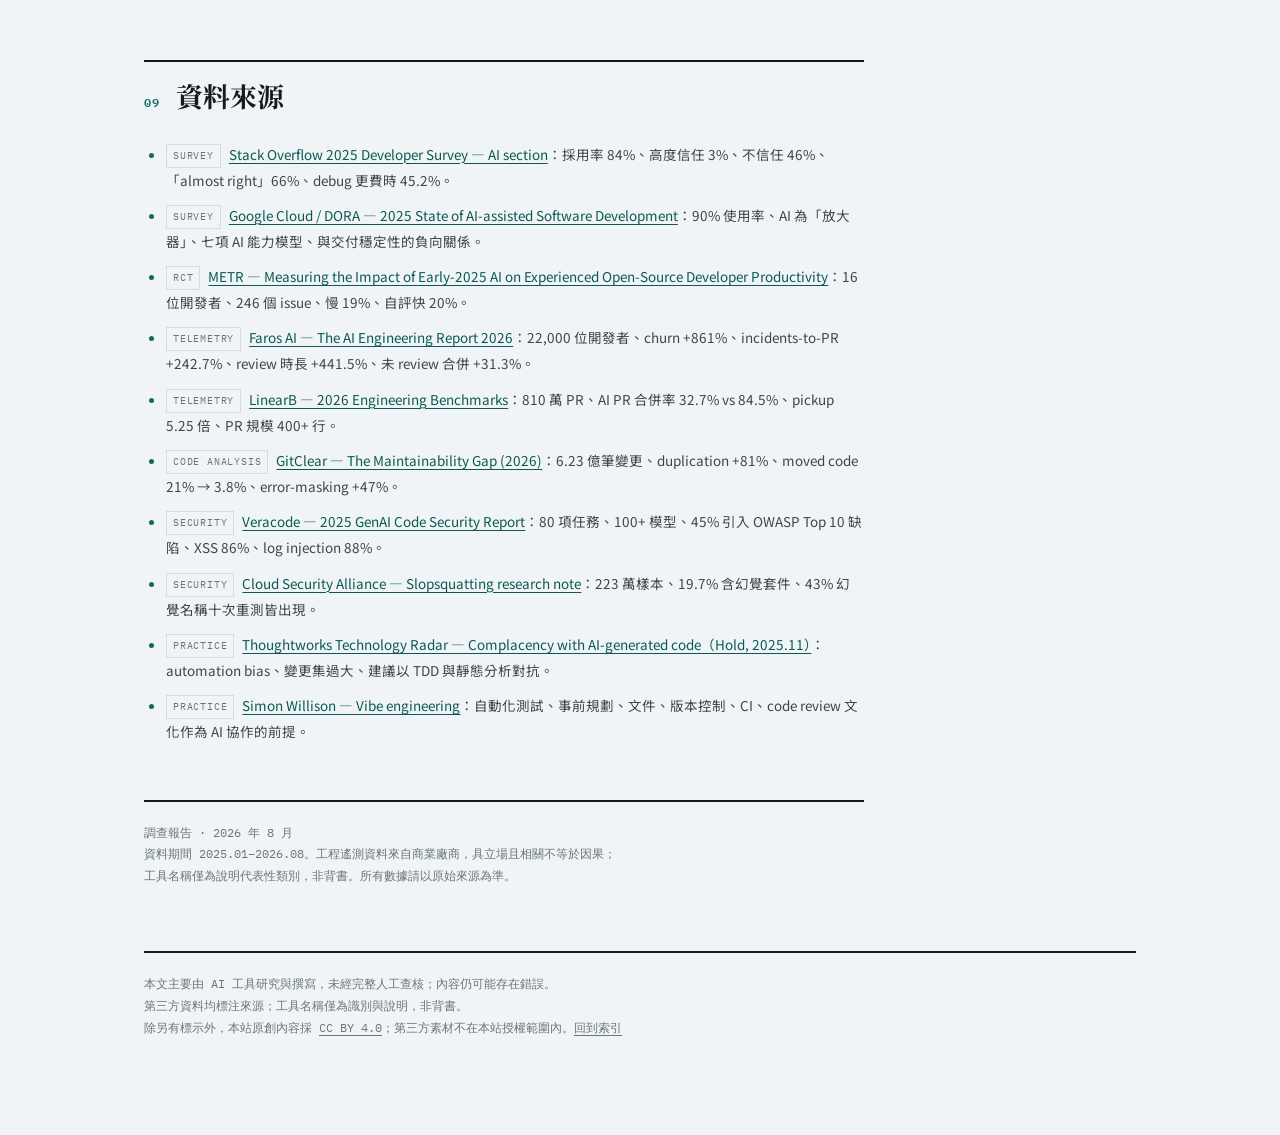
==== commit cc437b7d: "docs: correct AI authorship disclosure" ====
--- a/posts/2026-08-ai-coding-quality-assurance/index.html
+++ b/posts/2026-08-ai-coding-quality-assurance/index.html
@@ -453,7 +453,7 @@
 
 </div>
 <footer class="sitefoot">
-  本文由 Claude（Anthropic）協助研究與撰寫，內容經人工審閱後發布。<br>
+  本文主要由 AI 工具研究與撰寫，未經完整人工查核；內容仍可能存在錯誤。<br>
   第三方資料均標注來源；工具名稱僅為識別與說明，非背書。<br>
   除另有標示外，本站原創內容採 <a href="https://creativecommons.org/licenses/by/4.0/deed.zh-hant">CC BY 4.0</a>；第三方素材不在本站授權範圍內。<a href="../../">回到索引</a>
 </footer>
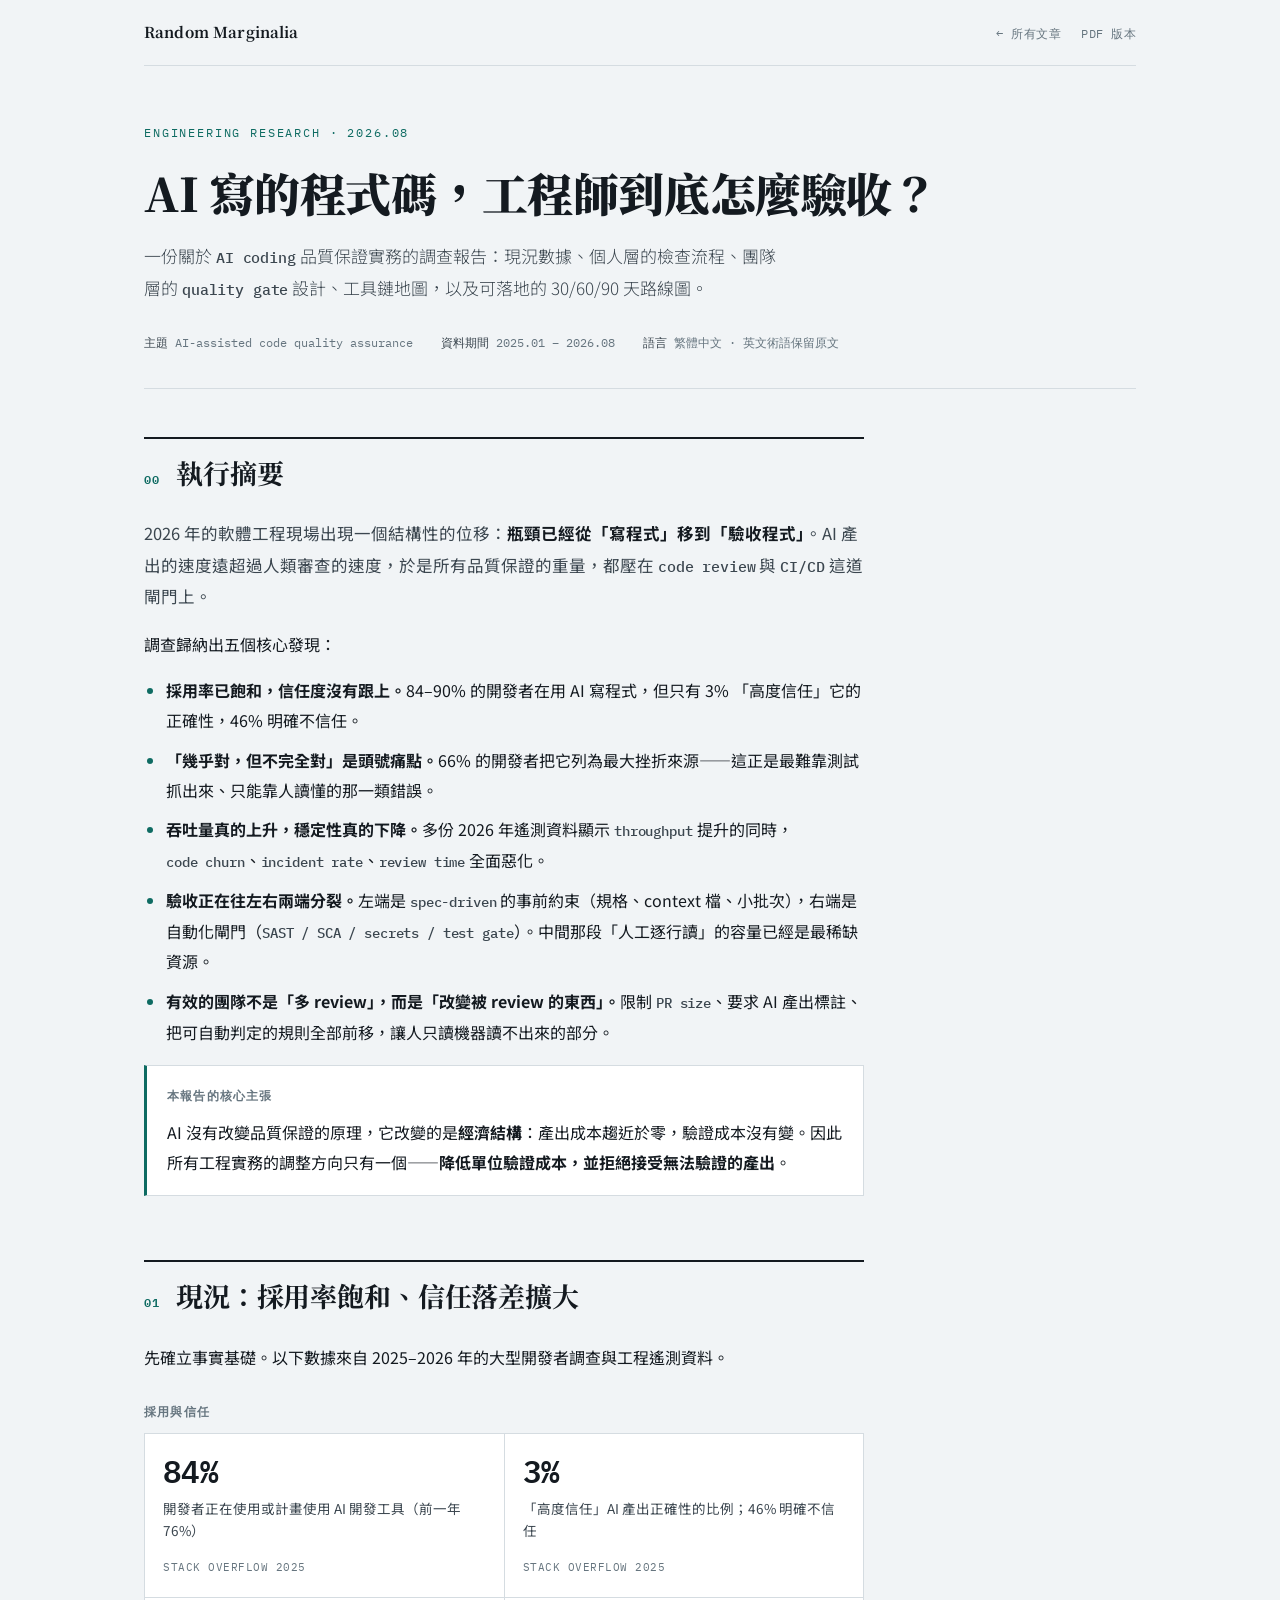
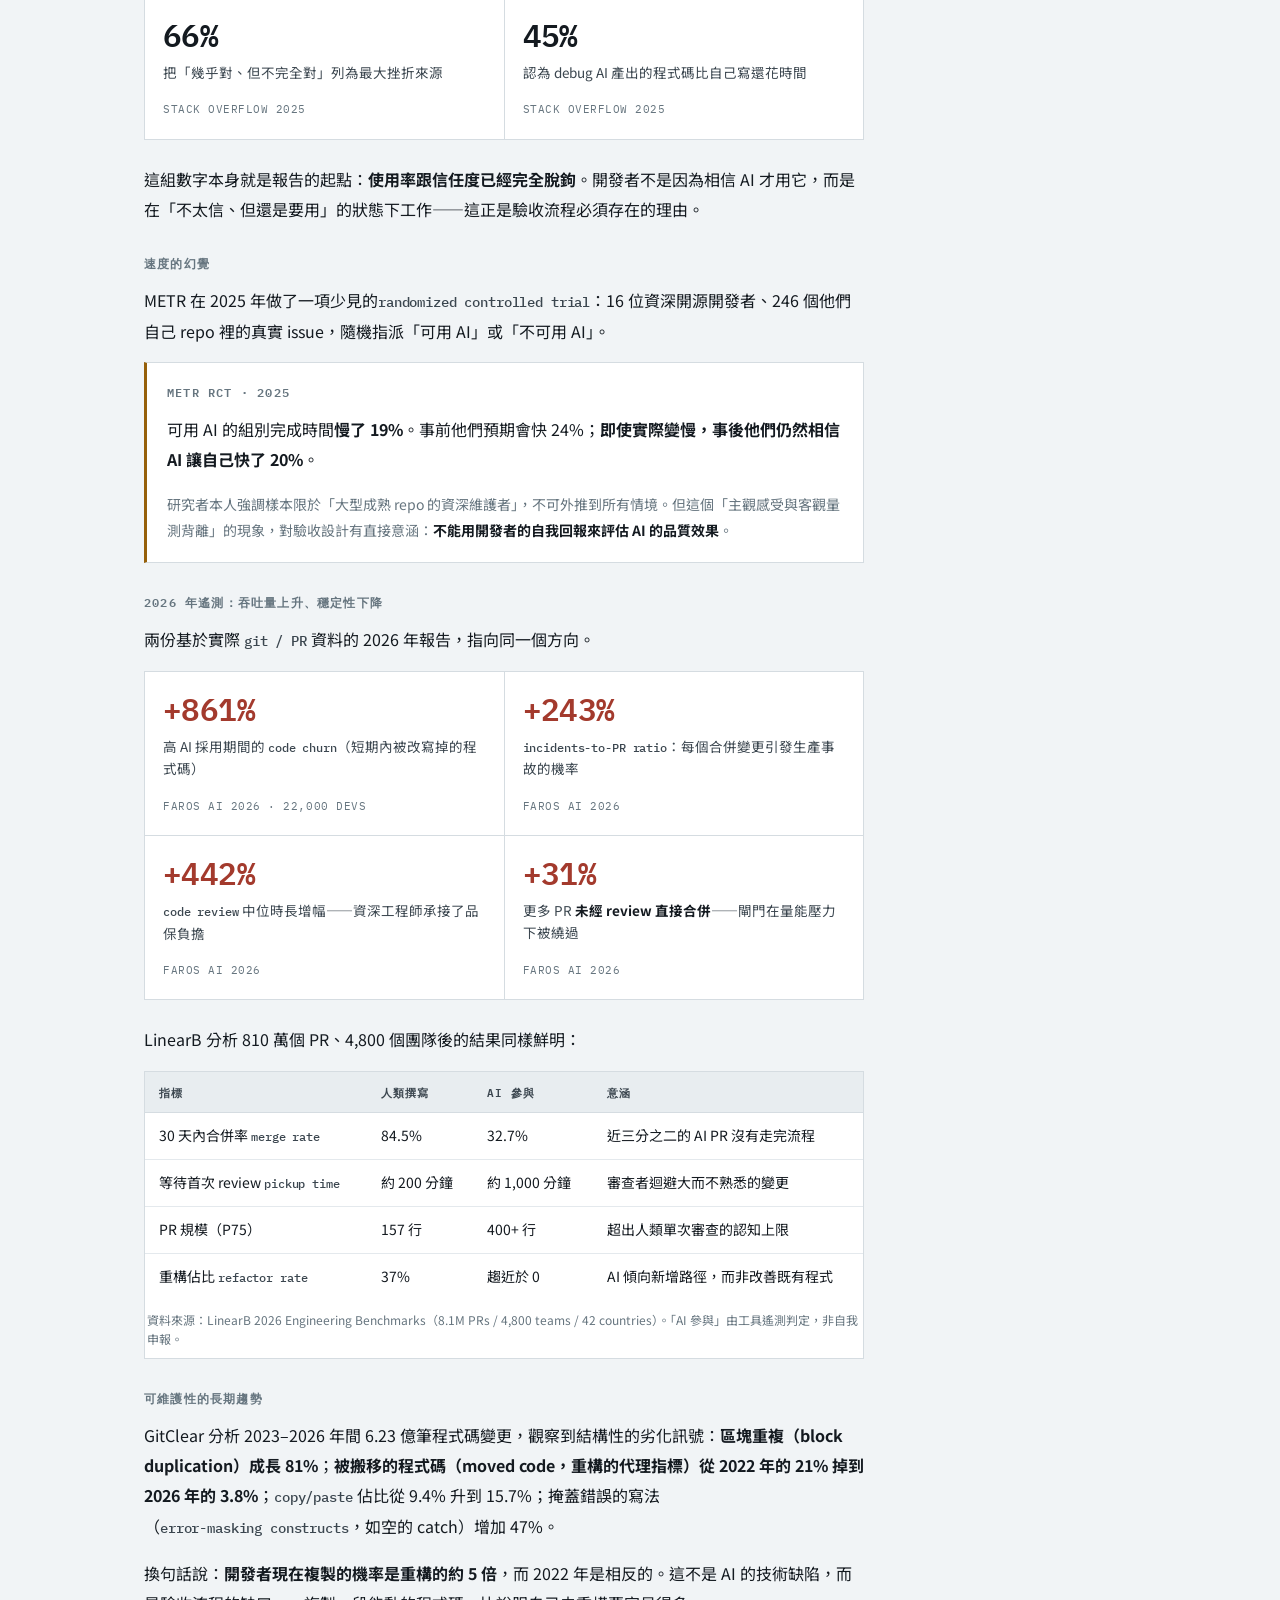
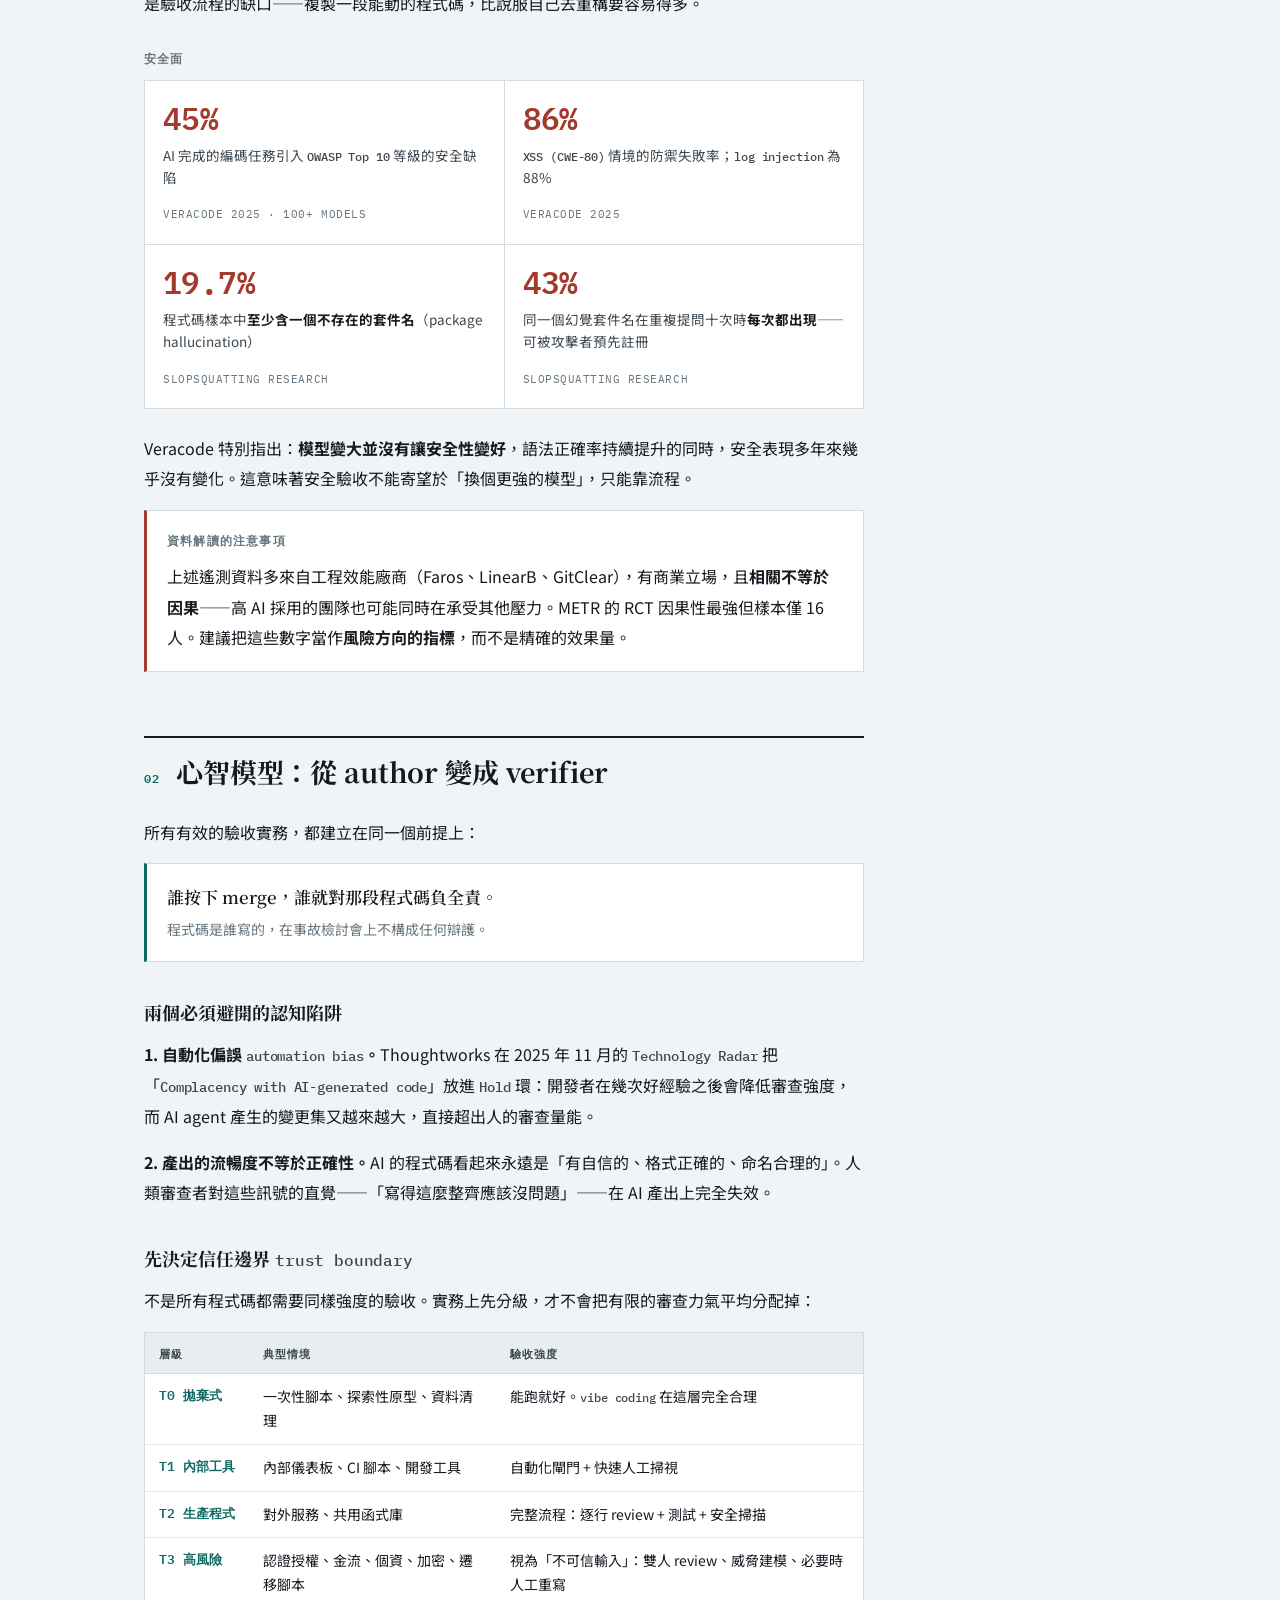
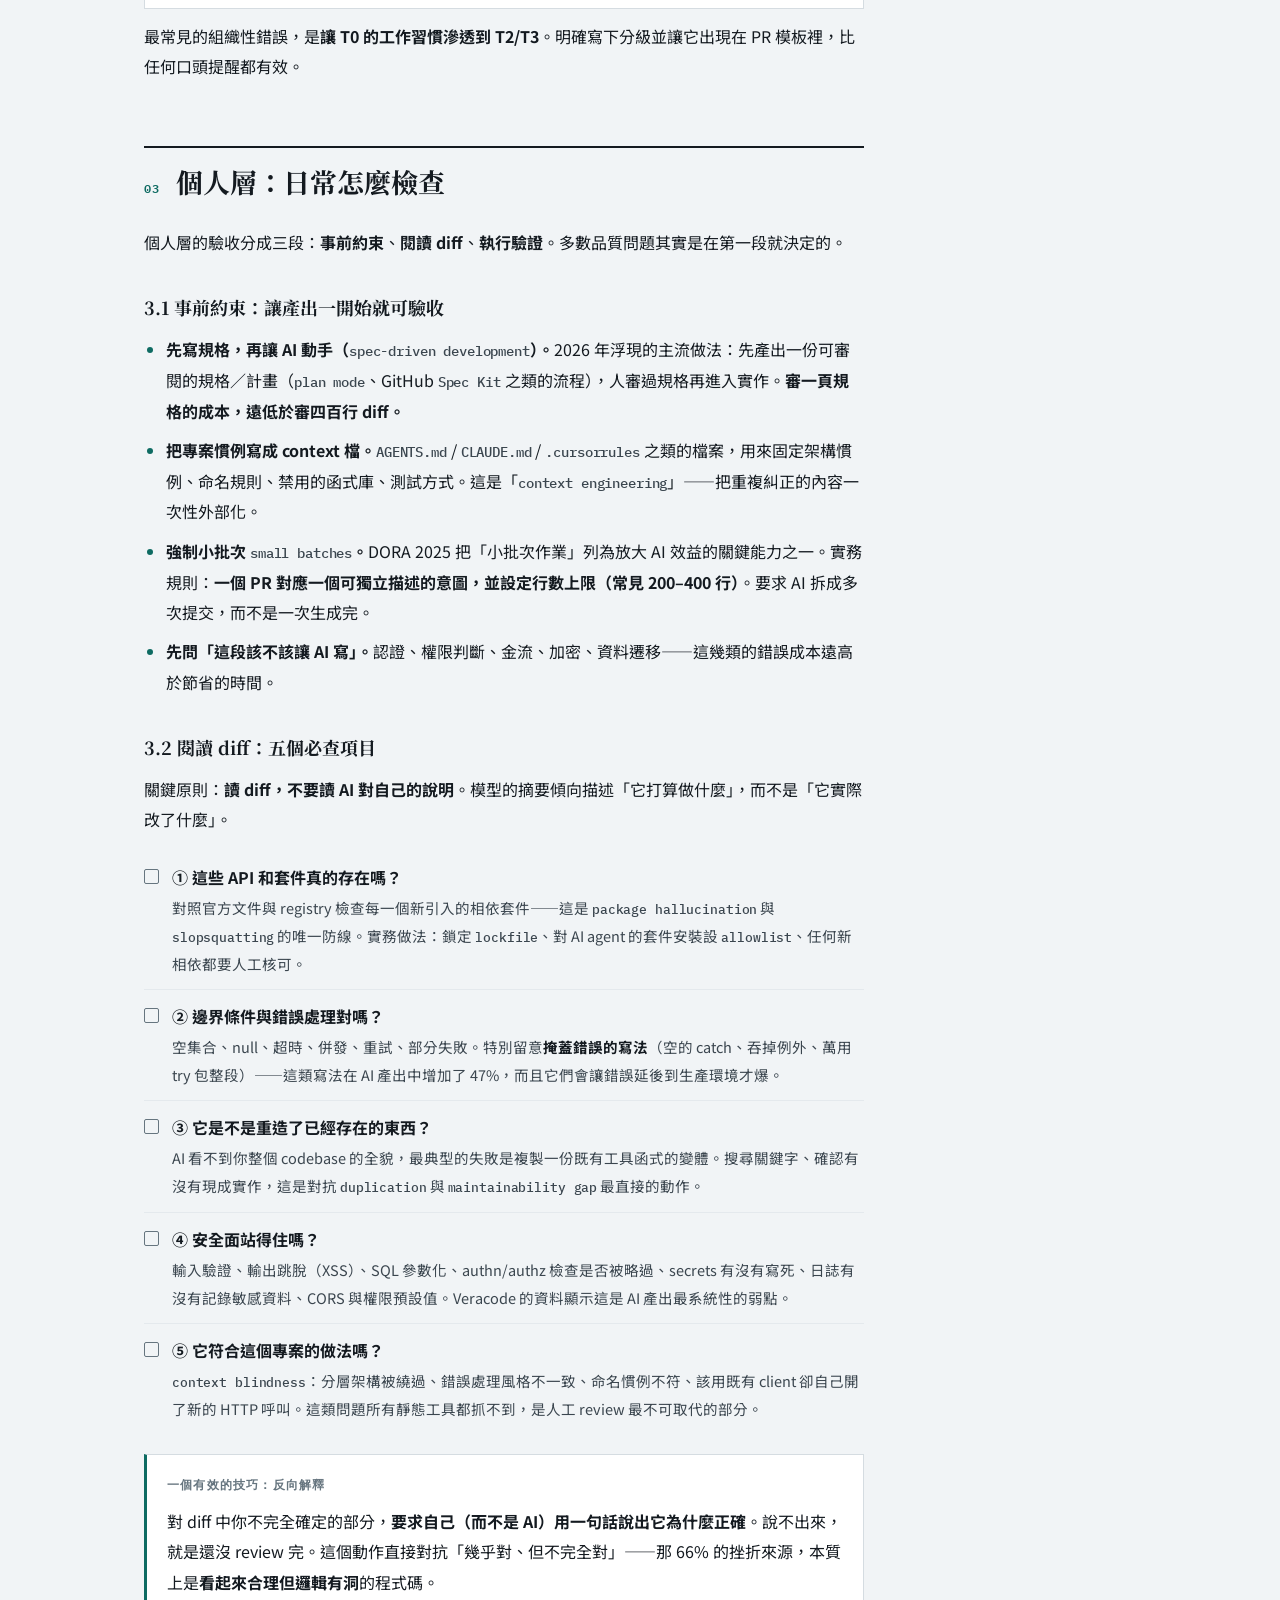
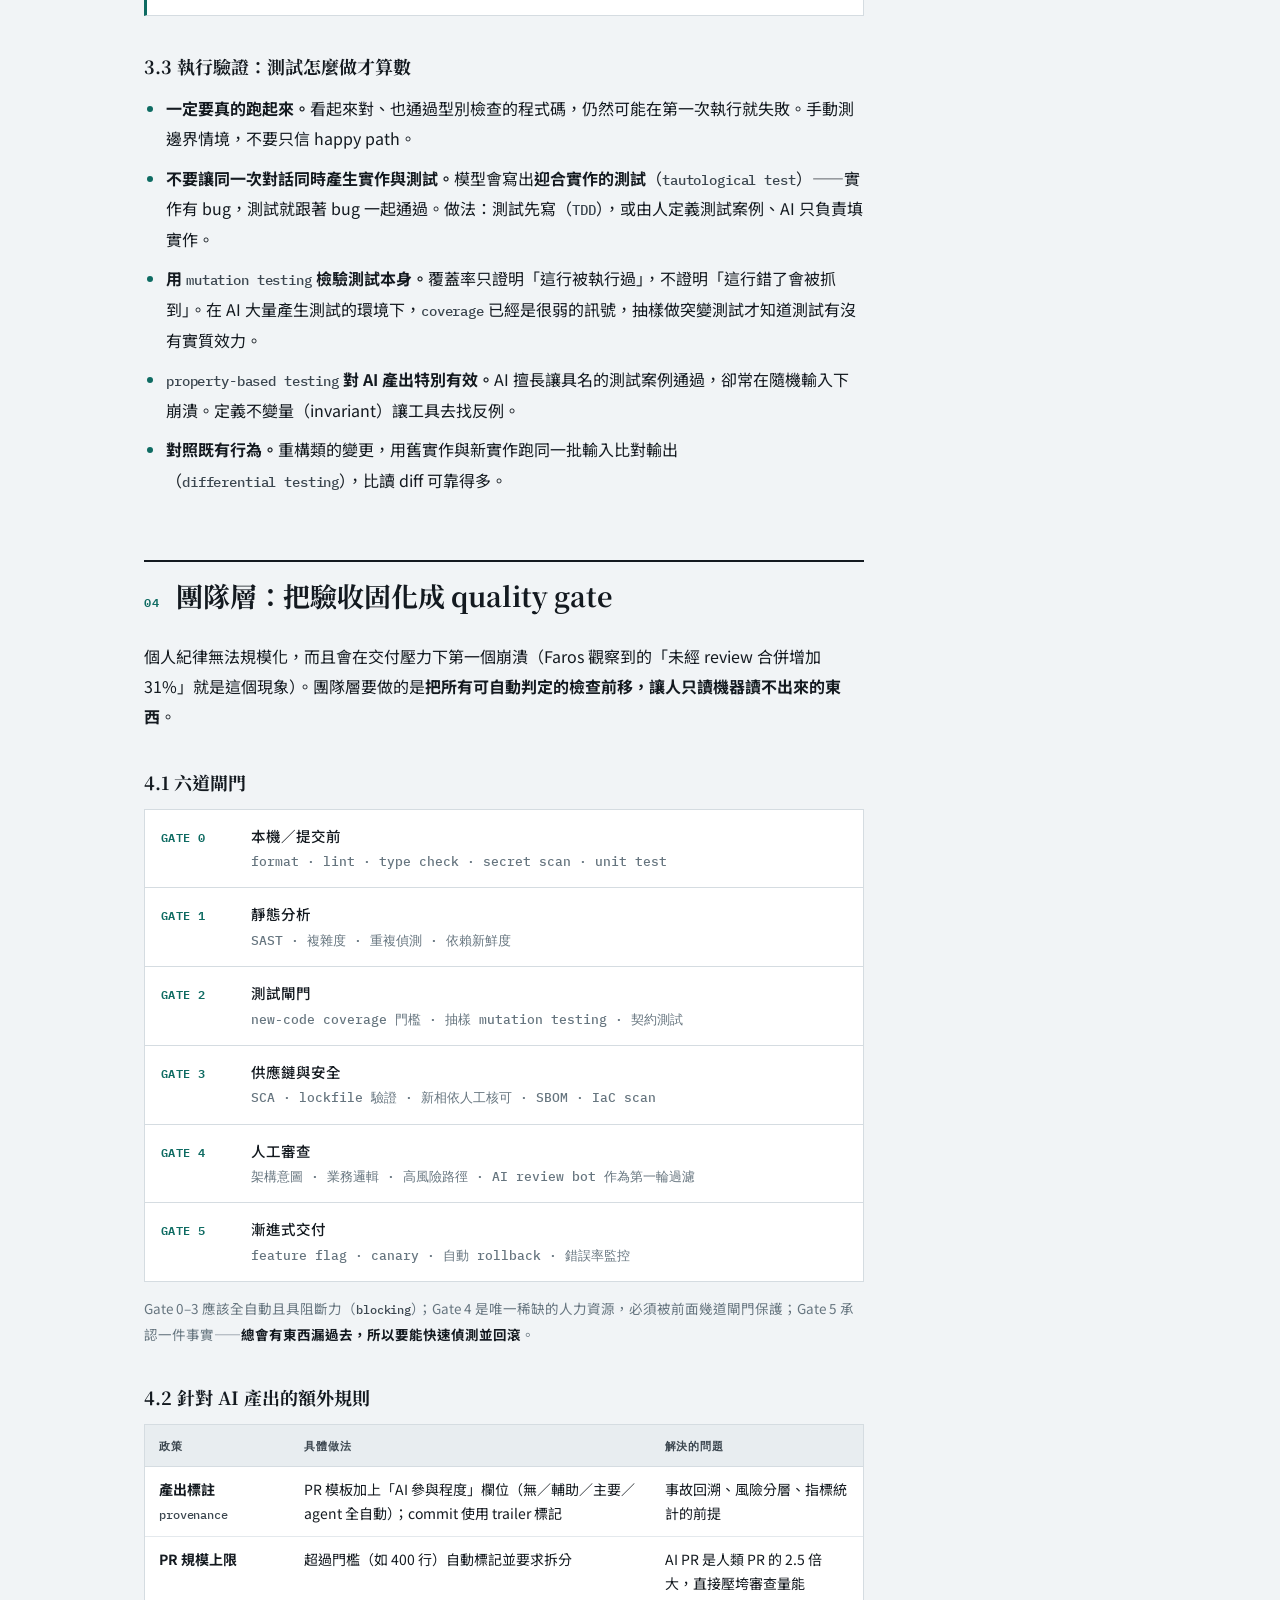
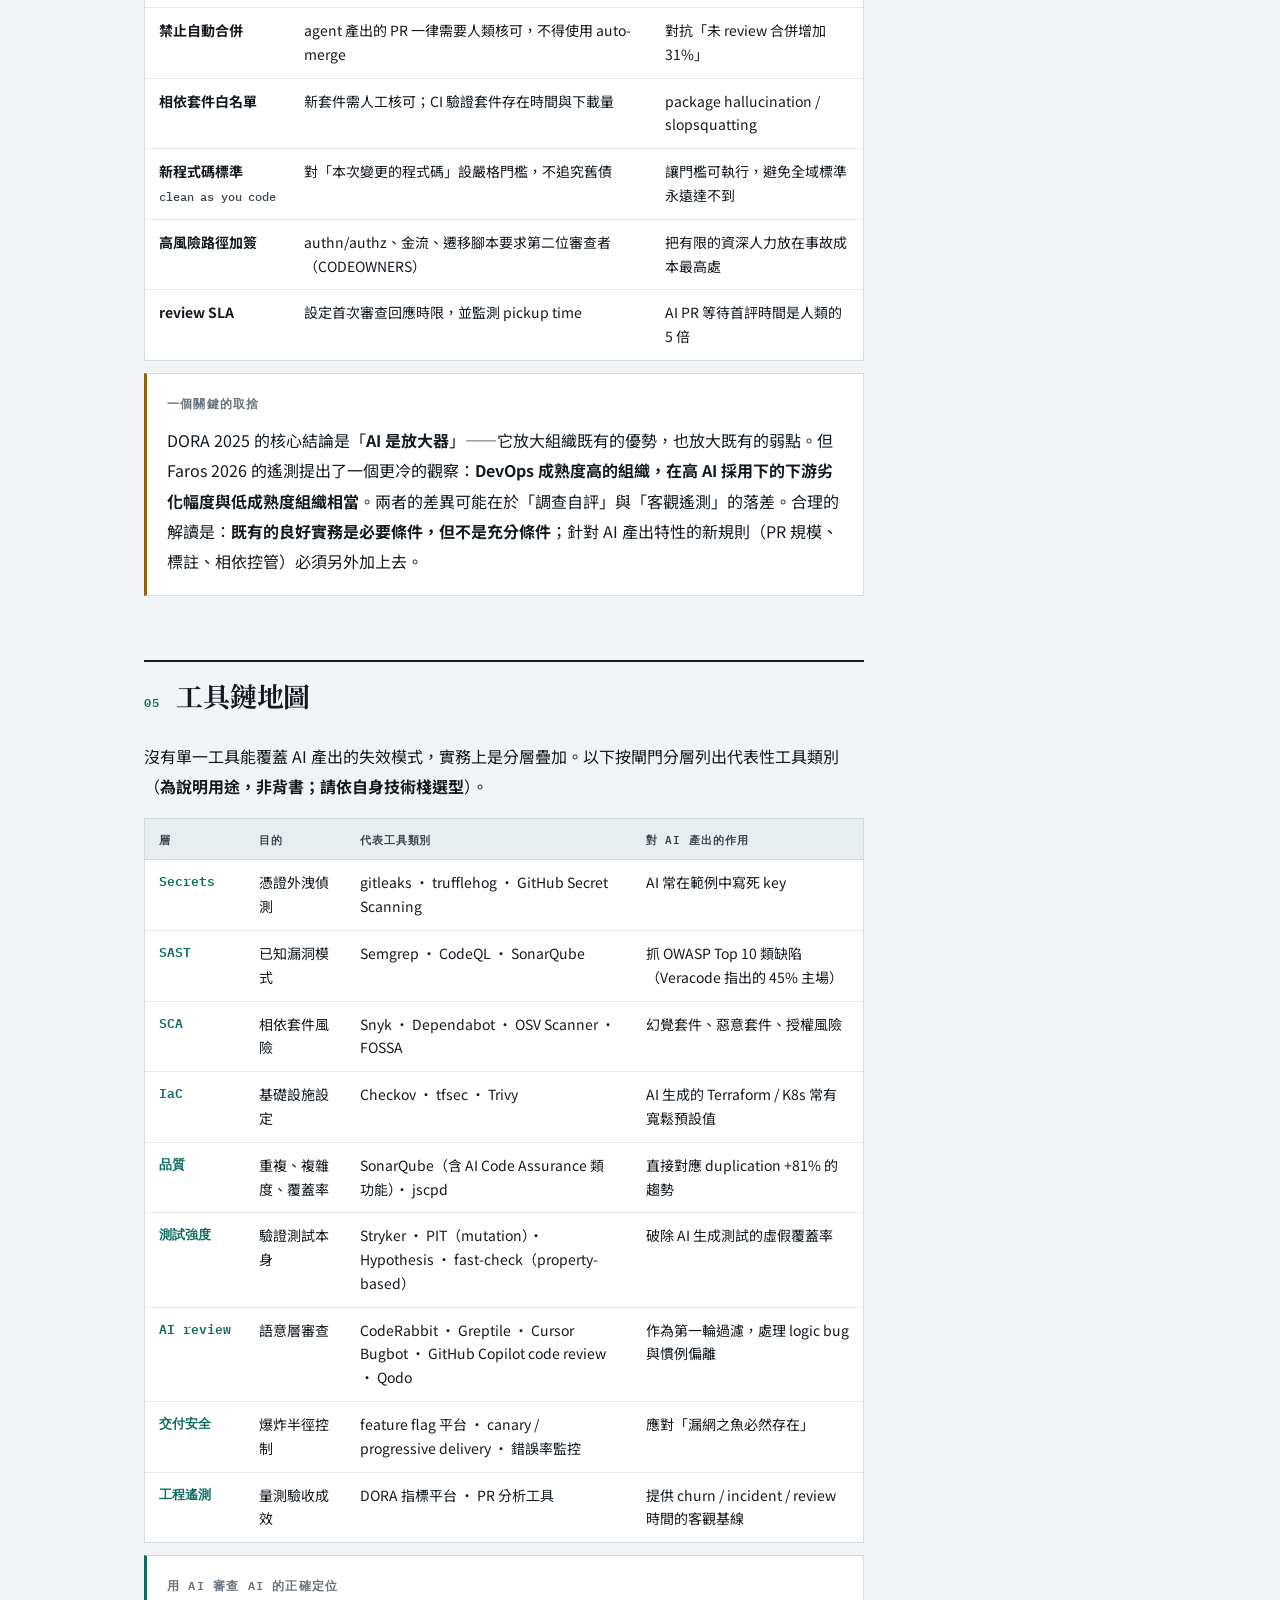
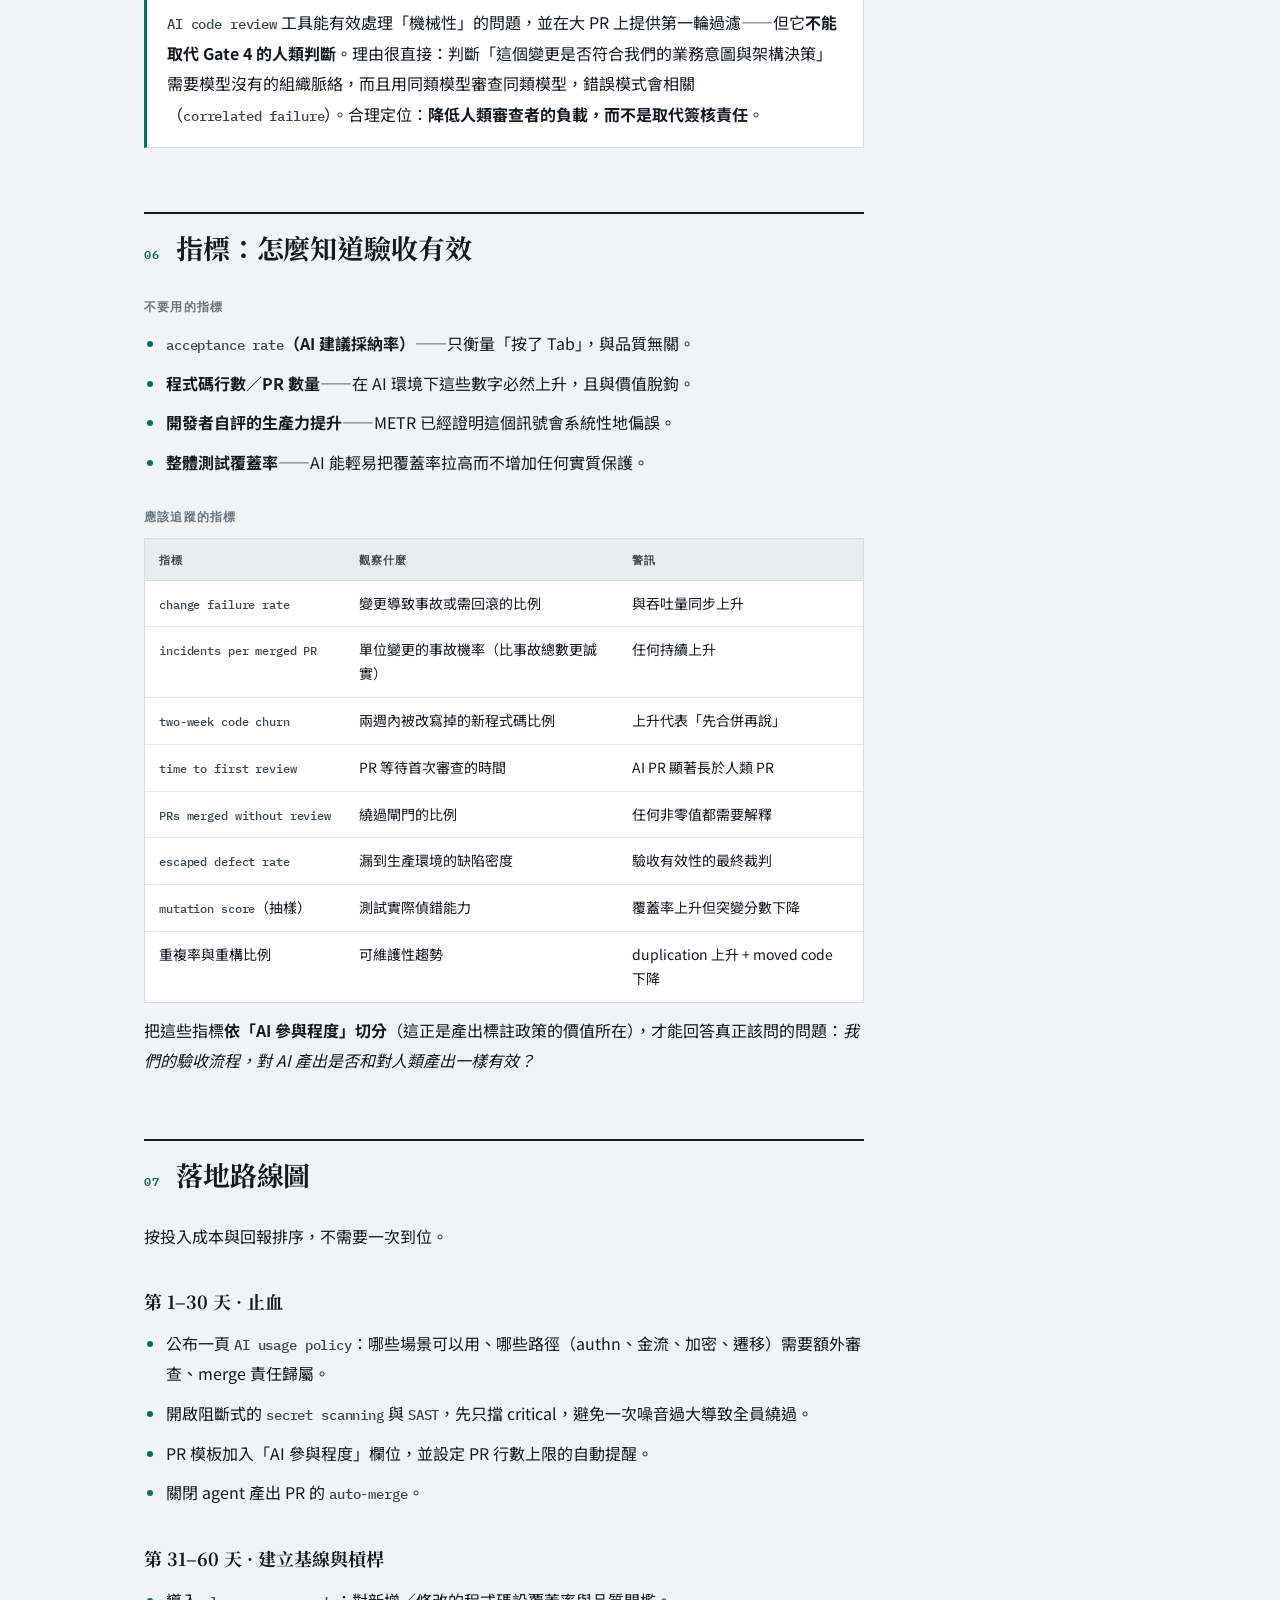
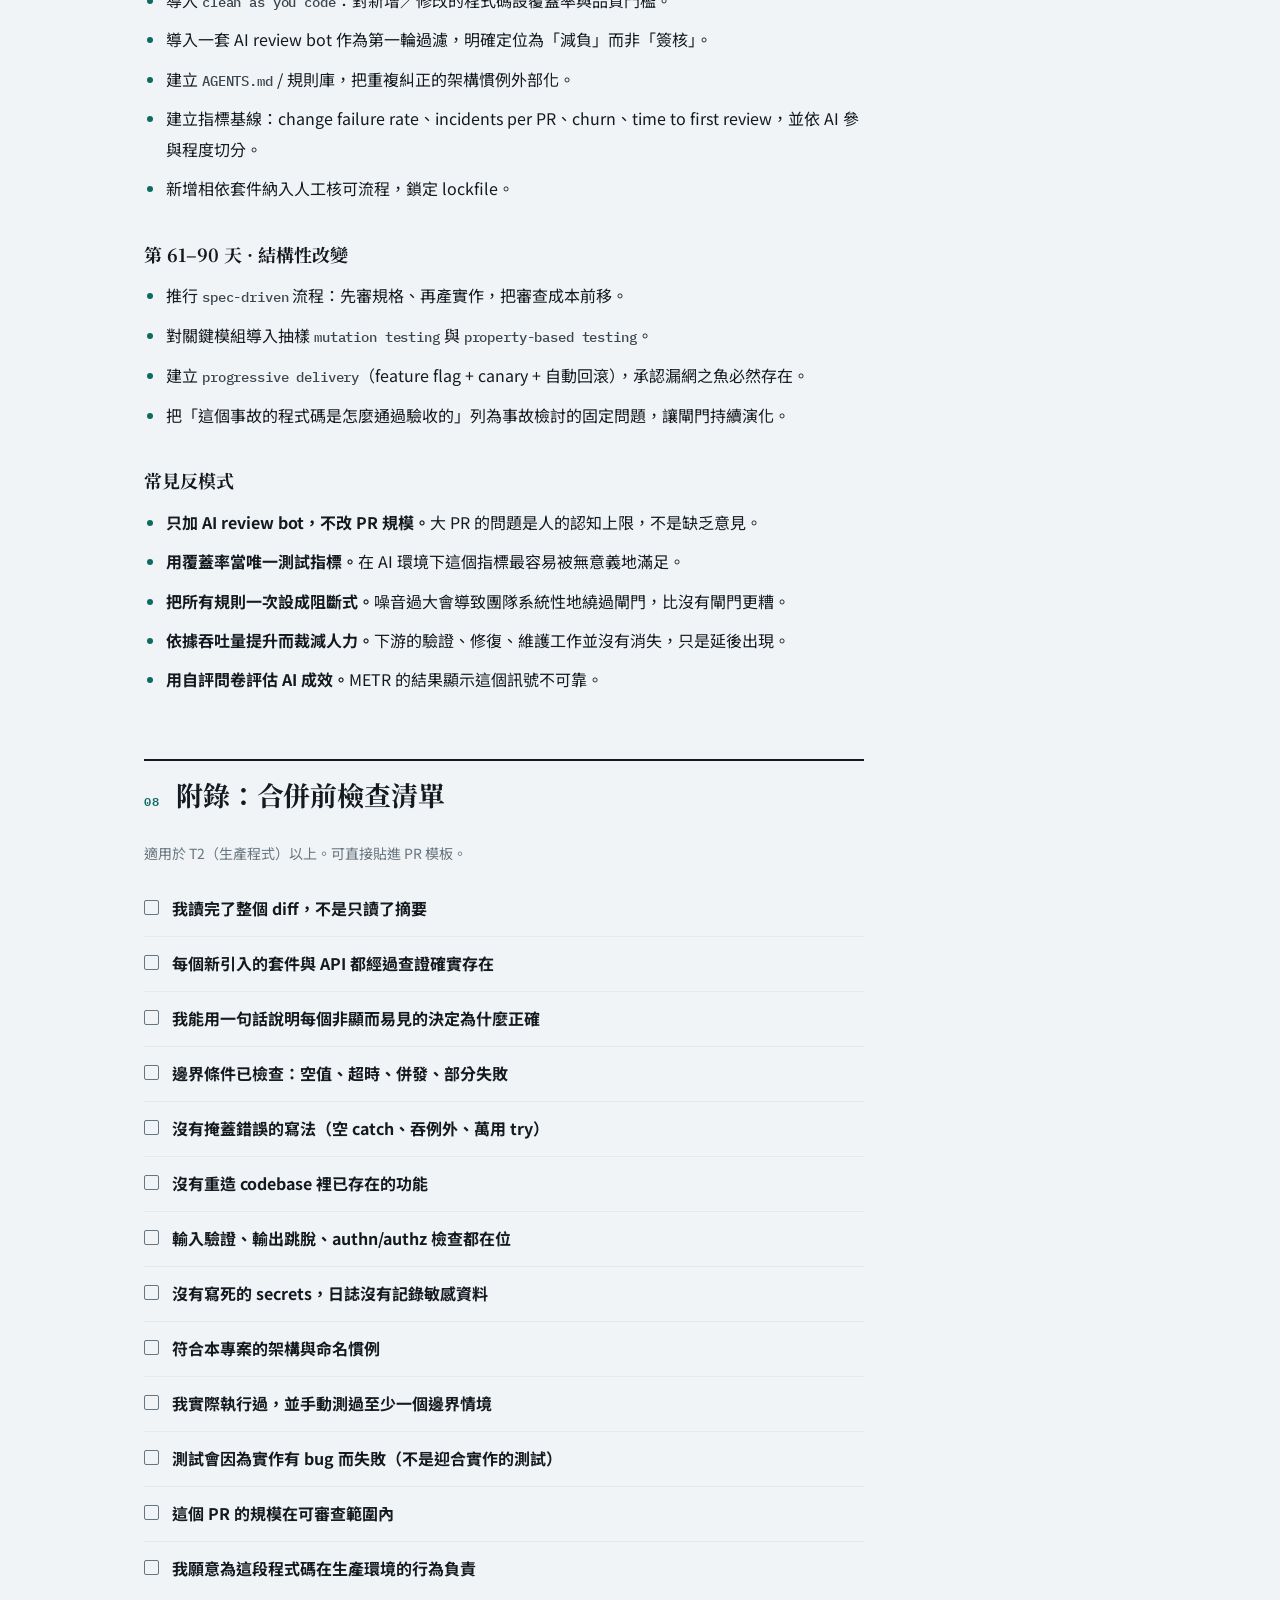
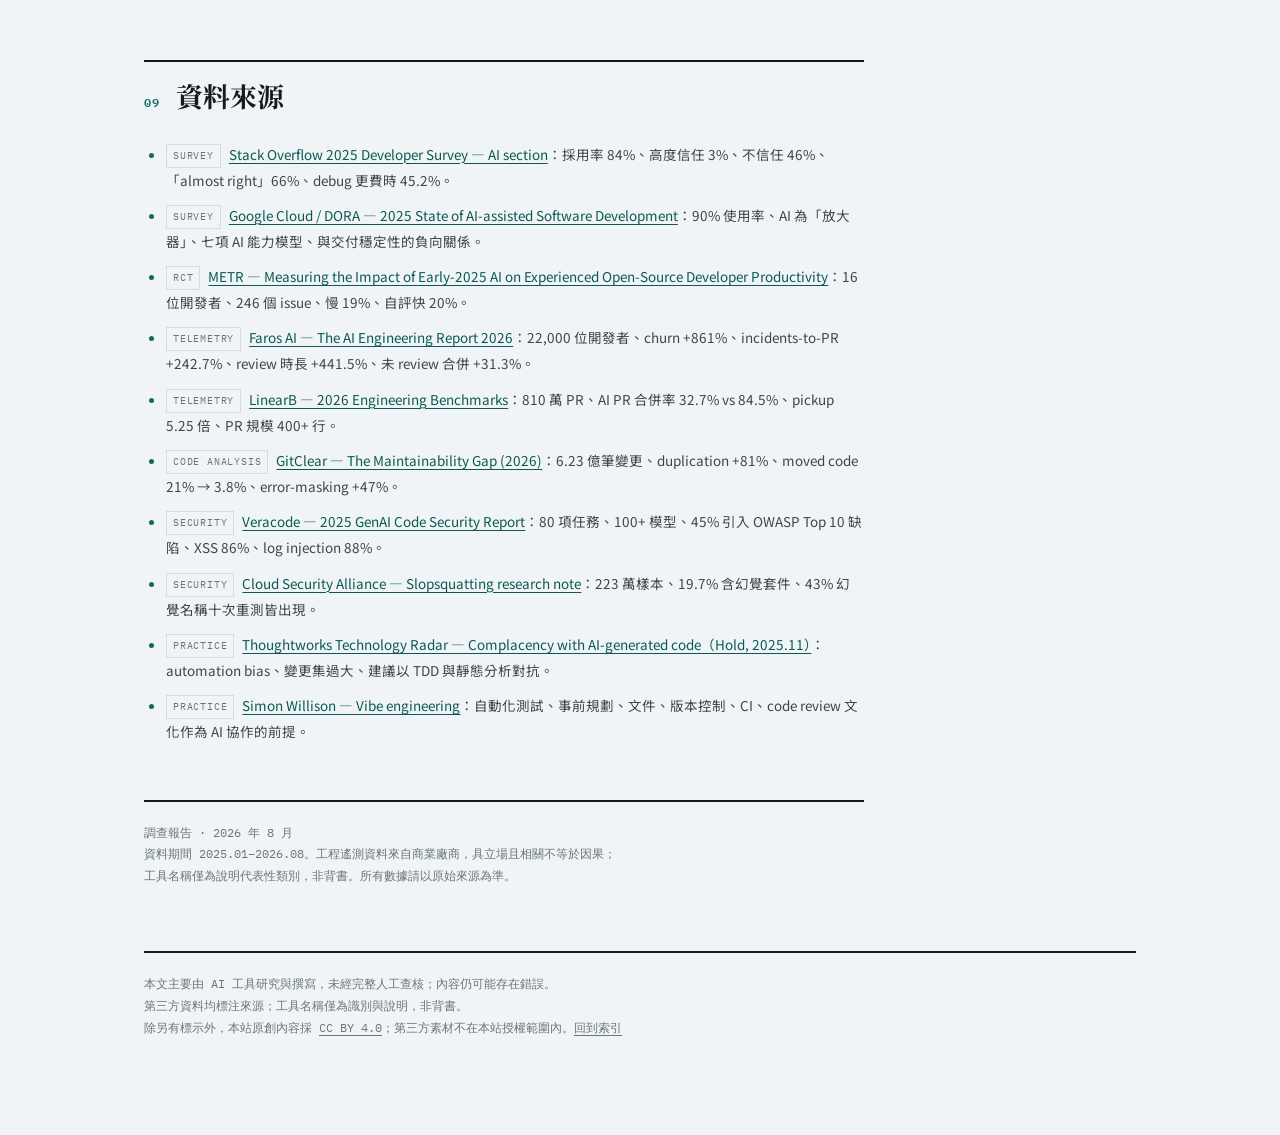
==== commit 9ada3a2e: "docs: rename site to Random Marginalia" ====
--- a/posts/2026-08-ai-coding-quality-assurance/index.html
+++ b/posts/2026-08-ai-coding-quality-assurance/index.html
@@ -3,7 +3,7 @@
 <head>
 <meta charset="utf-8">
 <meta name="viewport" content="width=device-width, initial-scale=1">
-<title>AI 寫的程式碼，工程師到底怎麼驗收？ · Engineering Marginalia</title>
+<title>AI 寫的程式碼，工程師到底怎麼驗收？ · Random Marginalia</title>
 <meta name="description" content="2025–2026 年 AI coding 品質驗收實務調查：現況數據、個人層檢查流程、團隊層 quality gate、工具鏈地圖與落地路線圖。">
 <meta name="author" content="">
 <meta property="og:type" content="article">
@@ -18,7 +18,7 @@
 <div class="wrap">
 
 <nav class="sitenav">
-  <a class="brand" href="../../">Engineering Marginalia</a>
+  <a class="brand" href="../../">Random Marginalia</a>
   <span class="links">
     <a href="../../">← 所有文章</a>
     <a href="ai-coding-quality-assurance.pdf">PDF 版本</a>
